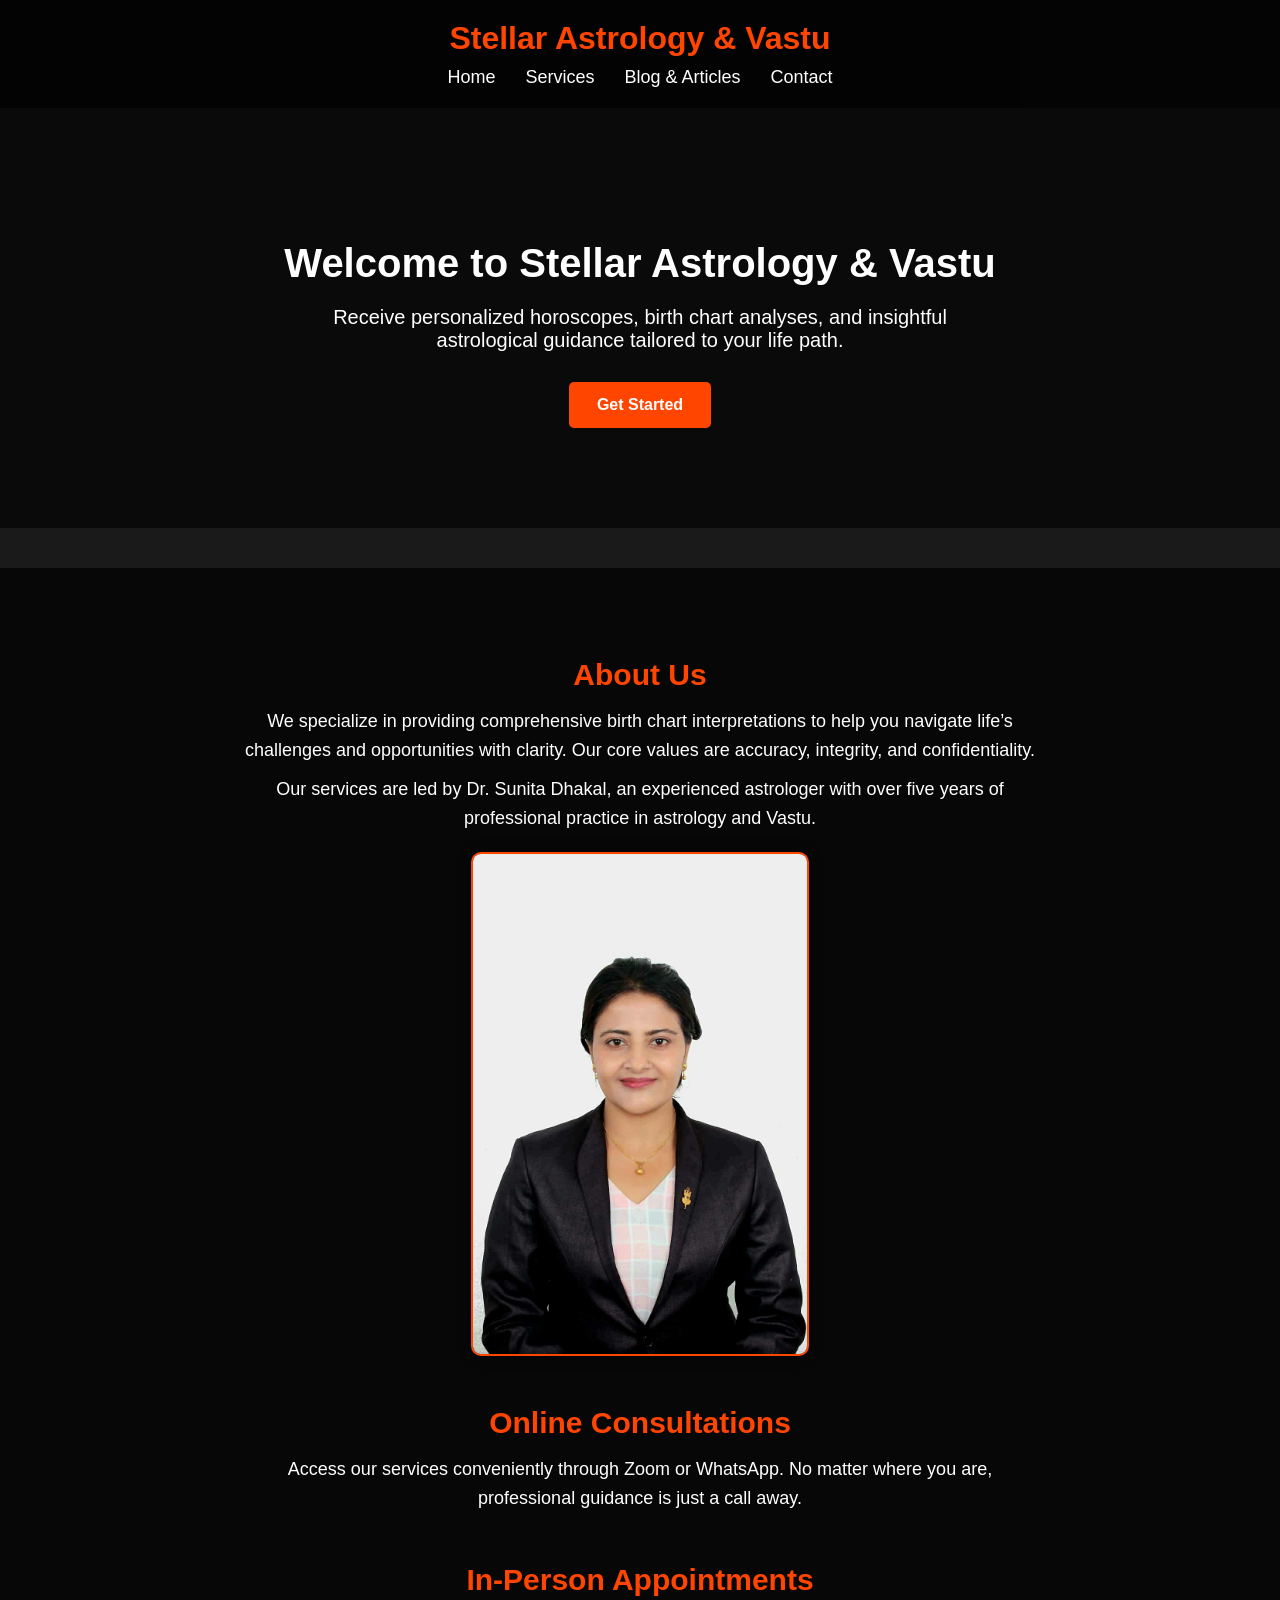
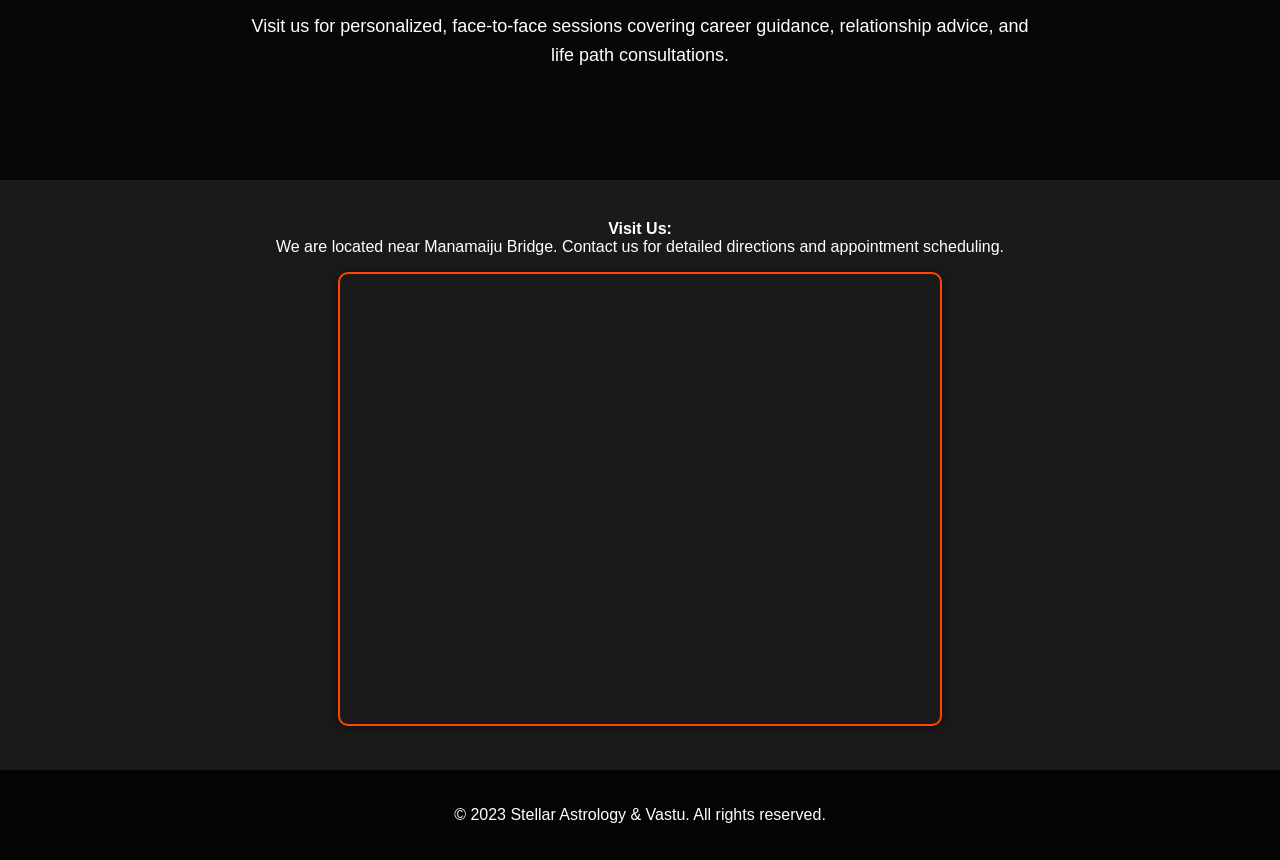
==== index.html @ 5e126400 "Add files via upload" ====
<!DOCTYPE html>
<html lang="en">
<head>
  <meta charset="UTF-8" />
  <meta name="viewport" content="width=device-width, initial-scale=1.0" />
  <title>Stellar Astrology & Vastu</title>
  <style>
    body {
      margin: 0;
      padding: 0;
      font-family: Arial, sans-serif;
      background: #1a1a1a url('a.jpg') center/cover no-repeat;
      color: #fff;
      scroll-behavior: smooth;
    }

    header {
      background-color: rgba(0, 0, 0, 0.85);
      padding: 20px;
      position: sticky;
      top: 0;
      z-index: 1000;
      text-align: center;
    }

    header h1 {
      margin: 0;
      color: #ff4500;
      font-size: 32px;
    }

    nav ul {
      list-style: none;
      margin: 10px 0 0;
      padding: 0;
      display: flex;
      justify-content: center;
      gap: 30px;
    }

    nav a {
      color: #fff;
      text-decoration: none;
      font-size: 18px;
      transition: color 0.3s;
    }

    nav a:hover {
      color: #ff4500;
    }

    .hero {
      padding: 100px 20px;
      text-align: center;
      background-color: rgba(0, 0, 0, 0.6);
      margin-bottom: 40px;
      animation: fadeIn 2s ease;
    }

    .hero h2 {
      font-size: 40px;
      margin-bottom: 20px;
    }

    .hero p {
      font-size: 20px;
      max-width: 700px;
      margin: 0 auto 30px;
    }

    .btn {
      display: inline-block;
      padding: 14px 28px;
      background-color: #ff4500;
      color: #fff;
      border-radius: 5px;
      text-decoration: none;
      font-weight: bold;
      transition: background-color 0.3s, transform 0.3s;
    }

    .btn:hover {
      background-color: #ff6347;
      transform: scale(1.05);
    }

    .features {
      padding: 60px 20px;
      background-color: rgba(0, 0, 0, 0.75);
      text-align: center;
    }

    .feature {
      margin-bottom: 50px;
      animation: fadeInUp 1s ease;
    }

    .feature h3 {
      font-size: 30px;
      color: #ff4500;
      margin-bottom: 15px;
    }

    .feature p {
      font-size: 18px;
      max-width: 800px;
      margin: 0 auto 10px;
      line-height: 1.6;
    }

    .me {
      display: block;
      margin: 20px auto 0;
      border: 2px solid #ff4500;
      border-radius: 10px;
      box-shadow: 0 0 12px rgba(0, 0, 0, 0.5);
      max-width: 400px;
      height: 500px;
    }

    .map-container {
      text-align: center;
      margin: 40px 0;
    }

    .map-container iframe {
      width: 100%;
      max-width: 600px;
      height: 450px;
      border: 2px solid #ff4500;
      border-radius: 10px;
      box-shadow: 0 0 10px rgba(0, 0, 0, 0.5);
    }

    footer {
      background-color: rgba(0, 0, 0, 0.85);
      padding: 20px;
      text-align: center;
      font-size: 16px;
    }

    @keyframes fadeIn {
      from { opacity: 0; }
      to { opacity: 1; }
    }

    @keyframes fadeInUp {
      from { opacity: 0; transform: translateY(20px); }
      to { opacity: 1; transform: translateY(0); }
    }
  </style>
</head>
<body>
  <header>
    <h1>Stellar Astrology & Vastu</h1>
    <nav>
      <ul>
        <li><a href="index.html">Home</a></li>
        <li><a href="services.html">Services</a></li>
        <li><a href="blog.html">Blog & Articles</a></li>
        <li><a href="contact.html">Contact</a></li>
      </ul>
    </nav>
  </header>

  <section class="hero" id="home">
    <div class="hero-content">
      <h2>Welcome to Stellar Astrology & Vastu</h2>
      <p>Receive personalized horoscopes, birth chart analyses, and insightful astrological guidance tailored to your life path.</p>
      <a href="contact.html" class="btn">Get Started</a>
    </div>
  </section>

  <section class="features" id="services">
    <div class="feature">
      <h3>About Us</h3>
      <p>We specialize in providing comprehensive birth chart interpretations to help you navigate life’s challenges and opportunities with clarity. Our core values are accuracy, integrity, and confidentiality.</p>
      <p>Our services are led by Dr. Sunita Dhakal, an experienced astrologer with over five years of professional practice in astrology and Vastu.</p>
      <img src="profile.jpeg" alt="Dr. Sunita Dhakal" class="me">
    </div>

    <div class="feature">
      <h3>Online Consultations</h3>
      <p>Access our services conveniently through Zoom or WhatsApp. No matter where you are, professional guidance is just a call away.</p>
    </div>

    <div class="feature">
      <h3>In-Person Appointments</h3>
      <p>Visit us for personalized, face-to-face sessions covering career guidance, relationship advice, and life path consultations.</p>
    </div>
  </section>

  <div class="map-container">
    <p><strong>Visit Us:</strong><br>We are located near Manamaiju Bridge. Contact us for detailed directions and appointment scheduling.</p>
    <iframe src="https://www.google.com/maps/embed?pb=!1m14!1m8!1m3!1d14124.757145930638!2d85.3142133!3d27.7423071!3m2!1i1024!2i768!4f13.1!3m3!1m2!1s0x39eb19283b9e5f5d%3A0x82492dd87c3ffcc6!2sManamaiju%20Bridge%2C%2044600!5e0!3m2!1sen!2snp!4v1686553485253!5m2!1sen!2snp" loading="lazy"></iframe>
  </div>

  <footer>
    <p>&copy; 2023 Stellar Astrology & Vastu. All rights reserved.</p>
  </footer>
</body>
</html>
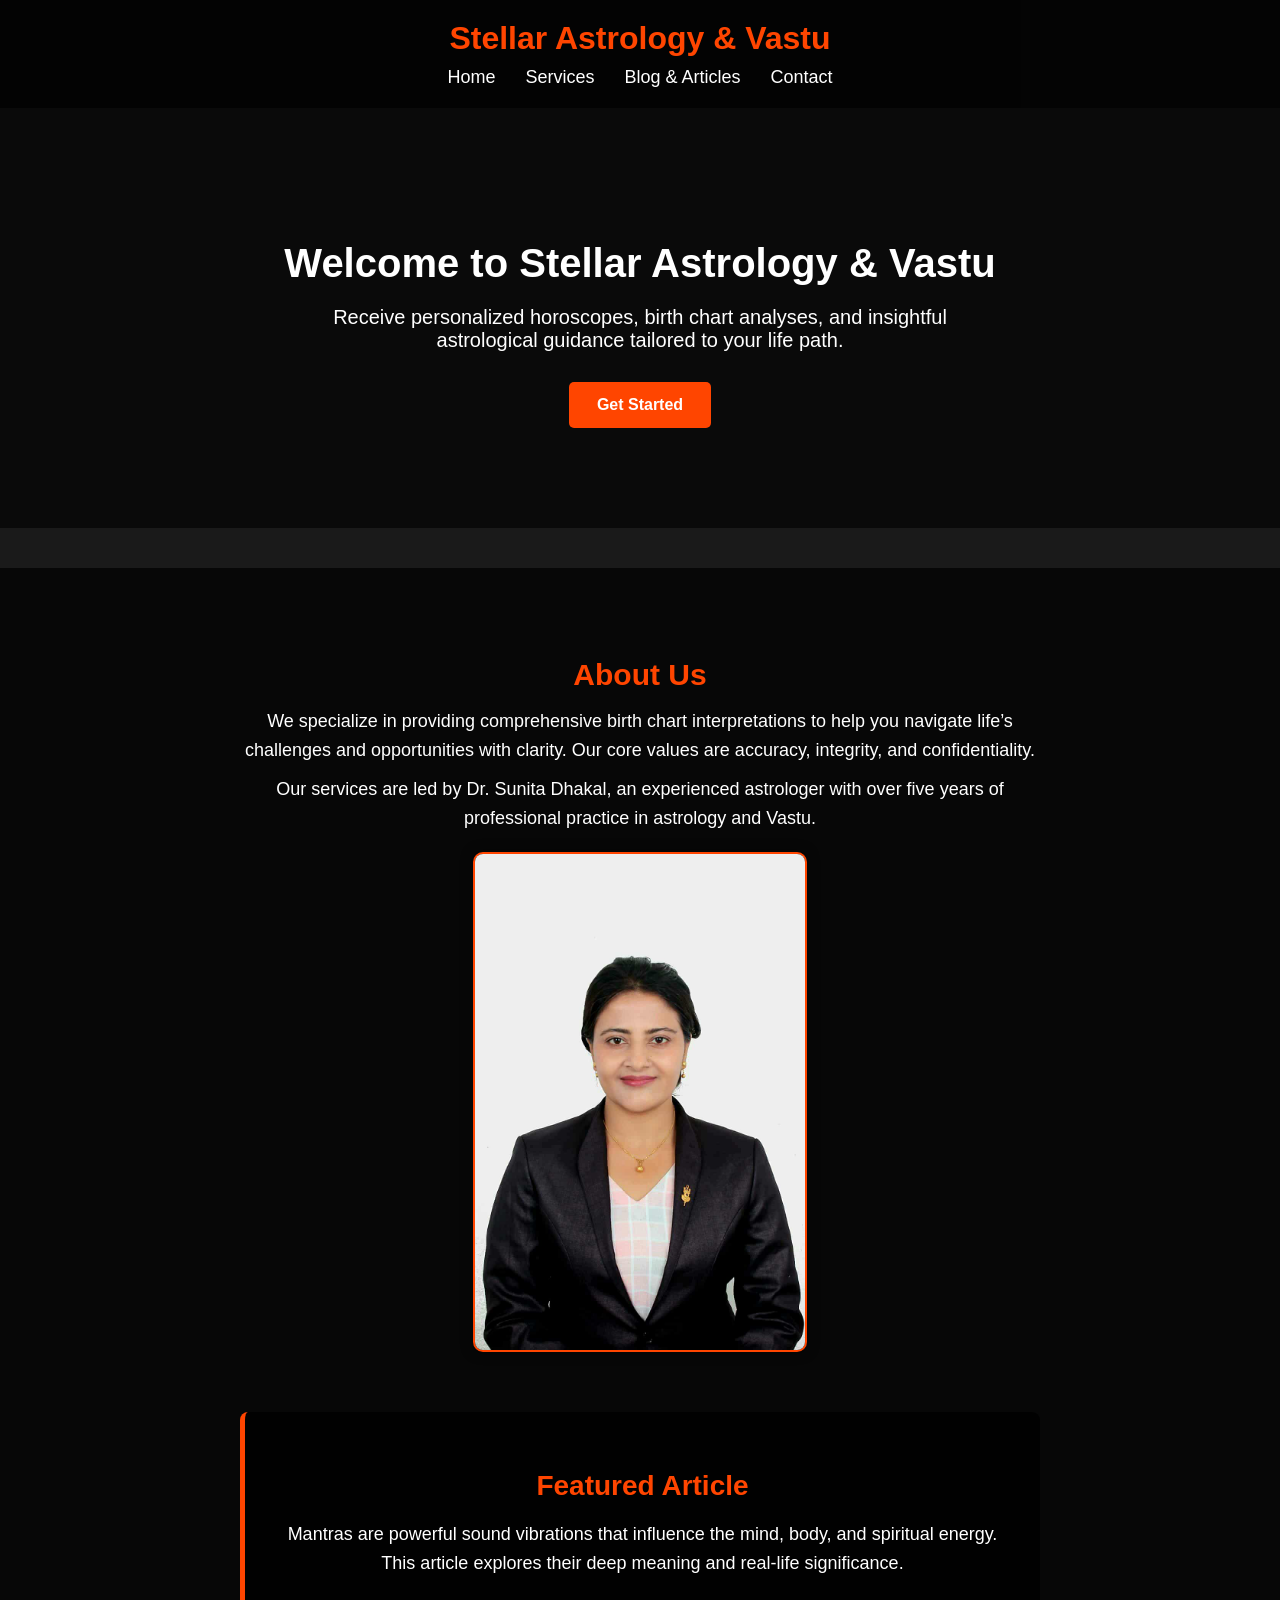
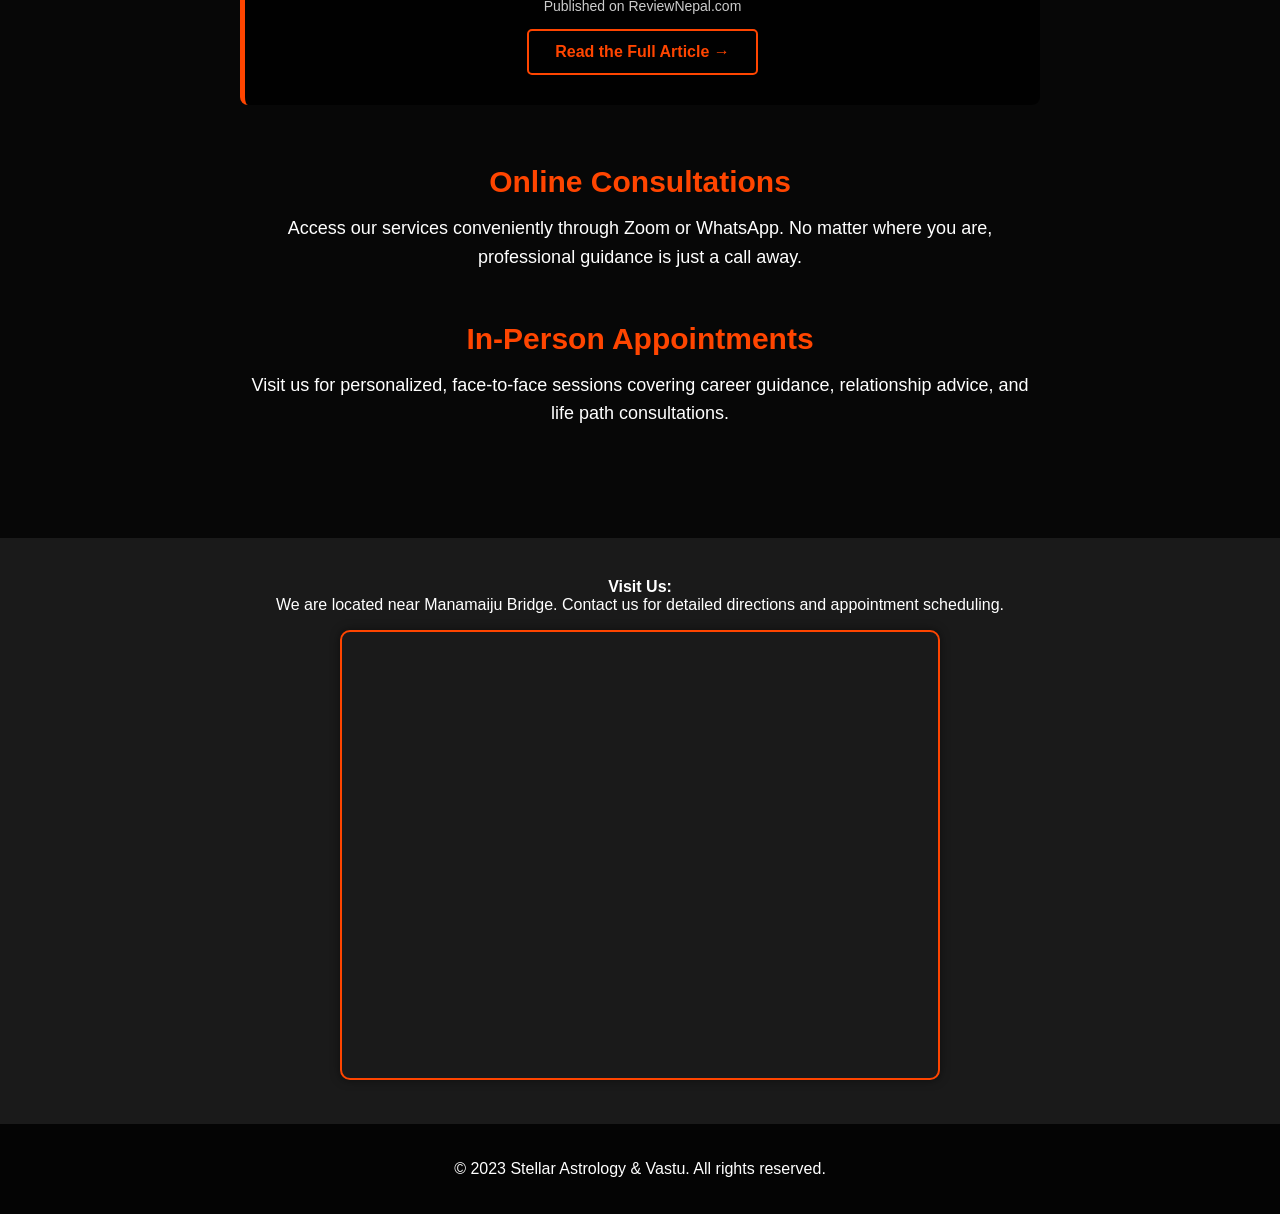
==== commit 4b42c46d: "Update index.html" ====
--- a/index.html
+++ b/index.html
@@ -5,6 +5,10 @@
   <meta name="viewport" content="width=device-width, initial-scale=1.0" />
   <title>Stellar Astrology & Vastu</title>
   <style>
+    * {
+      box-sizing: border-box;
+    }
+
     body {
       margin: 0;
       padding: 0;
@@ -20,13 +24,25 @@
       position: sticky;
       top: 0;
       z-index: 1000;
-      text-align: center;
     }
 
     header h1 {
       margin: 0;
       color: #ff4500;
       font-size: 32px;
+      text-align: center;
+    }
+
+    .menu-toggle {
+      display: none;
+      background: none;
+      border: none;
+      cursor: pointer;
+      color: #fff;
+      font-size: 26px;
+      position: absolute;
+      top: 25px;
+      right: 20px;
     }
 
     nav ul {
@@ -36,6 +52,7 @@
       display: flex;
       justify-content: center;
       gap: 30px;
+      transition: all 0.3s ease;
     }
 
     nav a {
@@ -47,6 +64,29 @@
 
     nav a:hover {
       color: #ff4500;
+    }
+
+    @media (max-width: 768px) {
+      .menu-toggle {
+        display: block;
+      }
+
+      nav ul {
+        flex-direction: column;
+        background-color: rgba(0, 0, 0, 0.95);
+        position: absolute;
+        top: 80px;
+        right: 0;
+        width: 100%;
+        display: none;
+        text-align: center;
+        gap: 20px;
+        padding: 20px 0;
+      }
+
+      nav ul.active {
+        display: flex;
+      }
     }
 
     .hero {
@@ -148,13 +188,63 @@
       from { opacity: 0; transform: translateY(20px); }
       to { opacity: 1; transform: translateY(0); }
     }
+    .featured-article {
+  margin: 60px auto;
+  max-width: 800px;
+  background: rgba(0, 0, 0, 0.8);
+  border-left: 5px solid #ff4500;
+  padding: 30px;
+  border-radius: 8px;
+  text-align: center;
+  animation: fadeInUp 1.2s ease;
+}
+
+.featured-article h3 {
+  color: #ff4500;
+  font-size: 28px;
+  margin-bottom: 15px;
+}
+
+.featured-article p {
+  font-size: 18px;
+  line-height: 1.6;
+  margin-bottom: 20px;
+}
+
+.featured-article span {
+  display: block;
+  font-size: 14px;
+  color: #ccc;
+  margin-bottom: 15px;
+}
+
+.featured-article a {
+  display: inline-block;
+  padding: 12px 26px;
+  background: transparent;
+  color: #ff4500;
+  border: 2px solid #ff4500;
+  border-radius: 5px;
+  text-decoration: none;
+  font-weight: bold;
+  transition: all 0.3s ease;
+}
+
+.featured-article a:hover {
+  background: #ff4500;
+  color: #fff;
+  transform: scale(1.05);
+}
+
   </style>
 </head>
 <body>
+
   <header>
     <h1>Stellar Astrology & Vastu</h1>
+    <button class="menu-toggle" onclick="toggleMenu()">☰</button>
     <nav>
-      <ul>
+      <ul id="nav-list">
         <li><a href="index.html">Home</a></li>
         <li><a href="services.html">Services</a></li>
         <li><a href="blog.html">Blog & Articles</a></li>
@@ -163,6 +253,8 @@
     </nav>
   </header>
 
+
+
   <section class="hero" id="home">
     <div class="hero-content">
       <h2>Welcome to Stellar Astrology & Vastu</h2>
@@ -179,6 +271,19 @@
       <img src="profile.jpeg" alt="Dr. Sunita Dhakal" class="me">
     </div>
 
+      <section class="featured-article">
+  <h3>Featured Article</h3>
+  <p>
+    Mantras are powerful sound vibrations that influence the mind, body, and spiritual energy.
+    This article explores their deep meaning and real-life significance.
+  </p>
+  <span>Published on ReviewNepal.com</span>
+  <a href="https://reviewnepal.com/articles/what-is-mantra-what-are-the-significant-importance-of-mantras.html" 
+     target="_blank" rel="noopener noreferrer">
+    Read the Full Article →
+  </a>
+</section>
+
     <div class="feature">
       <h3>Online Consultations</h3>
       <p>Access our services conveniently through Zoom or WhatsApp. No matter where you are, professional guidance is just a call away.</p>
@@ -198,5 +303,12 @@
   <footer>
     <p>&copy; 2023 Stellar Astrology & Vastu. All rights reserved.</p>
   </footer>
+
+  <script>
+    function toggleMenu() {
+      const menu = document.getElementById("nav-list");
+      menu.classList.toggle("active");
+    }
+  </script>
 </body>
 </html>
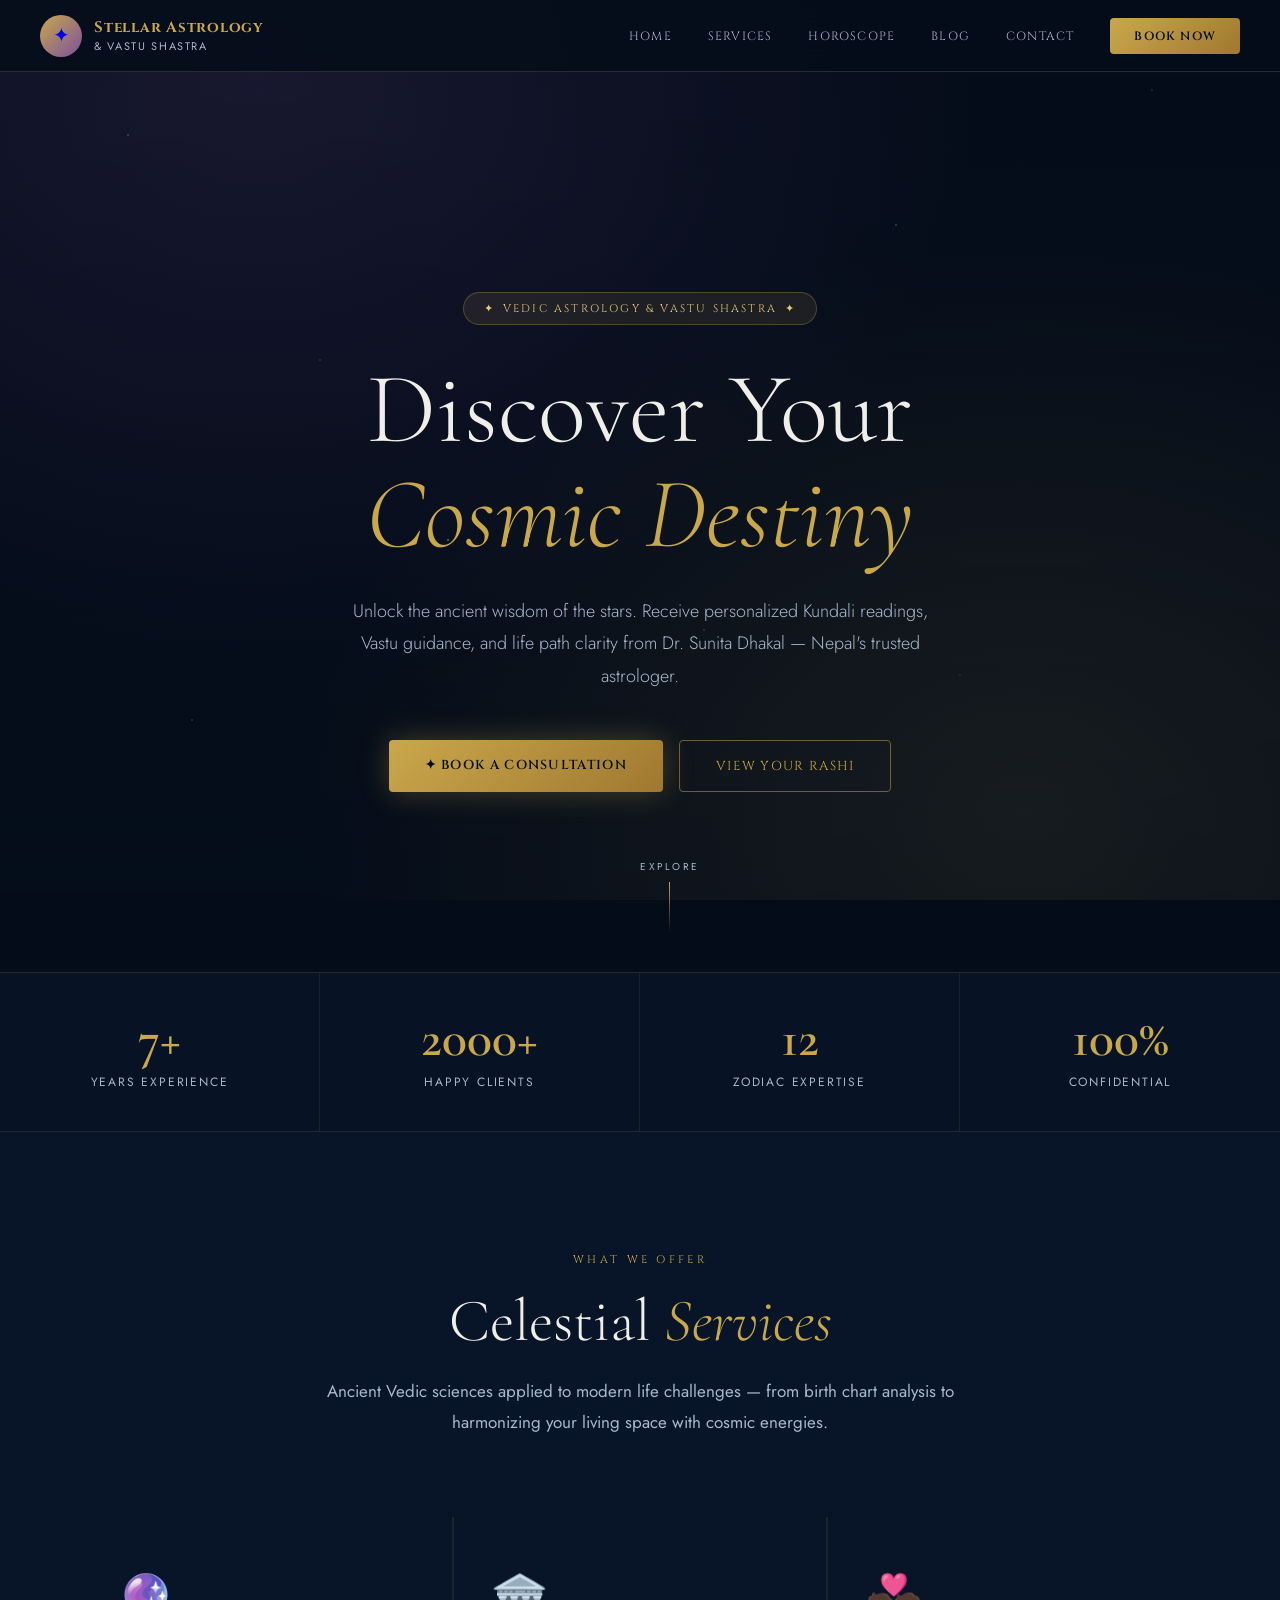
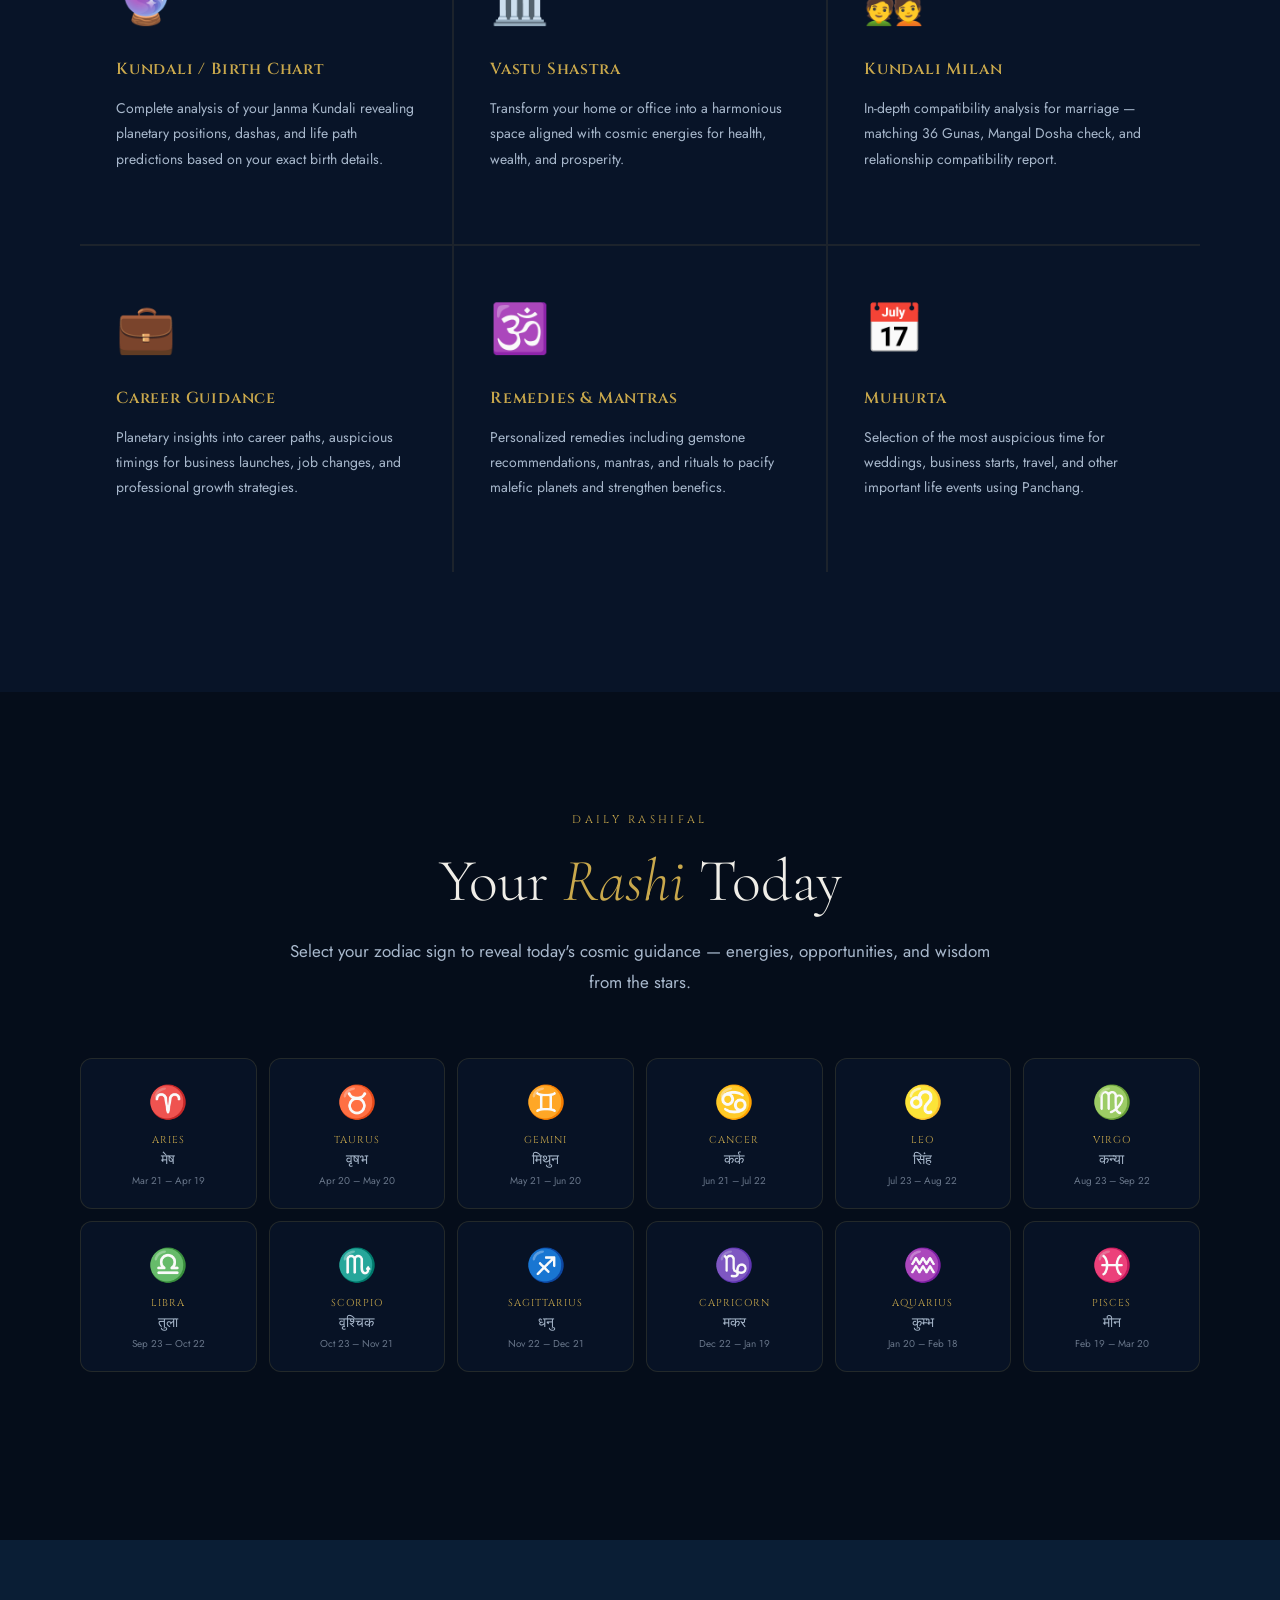
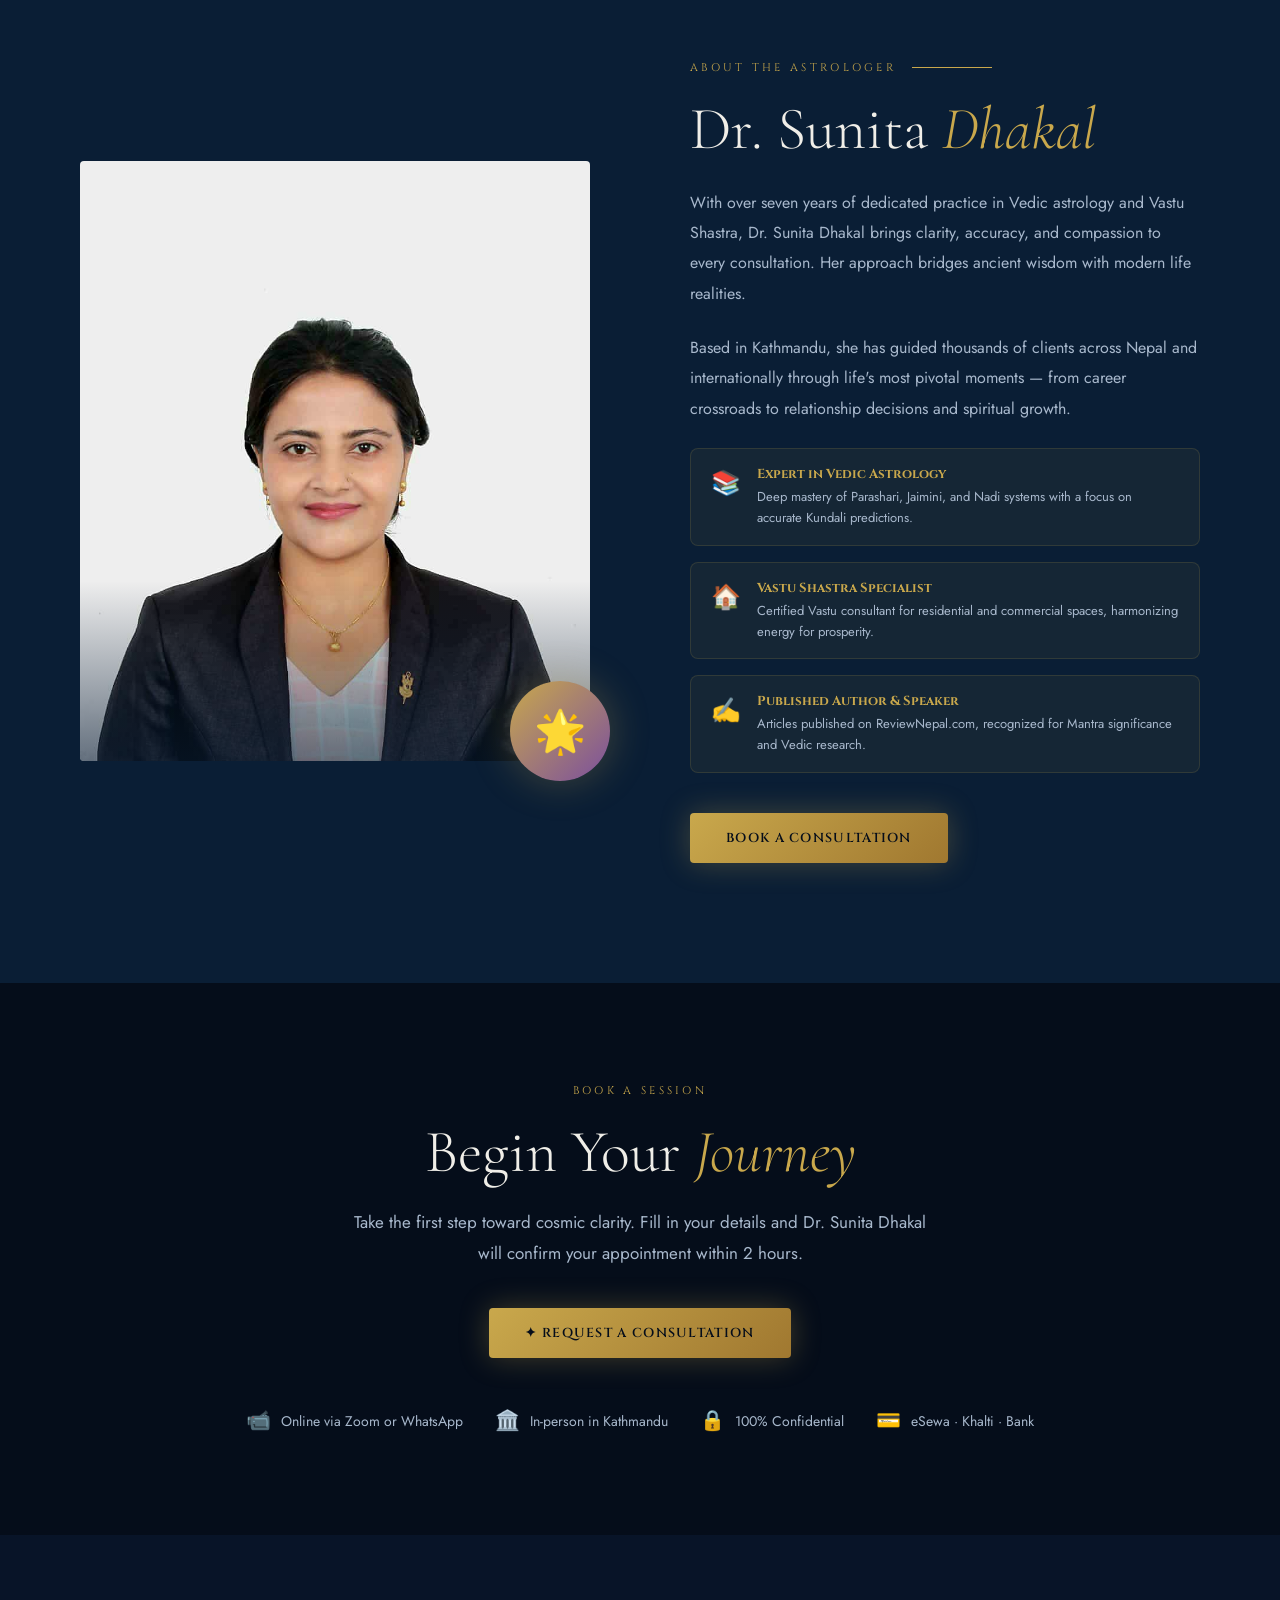
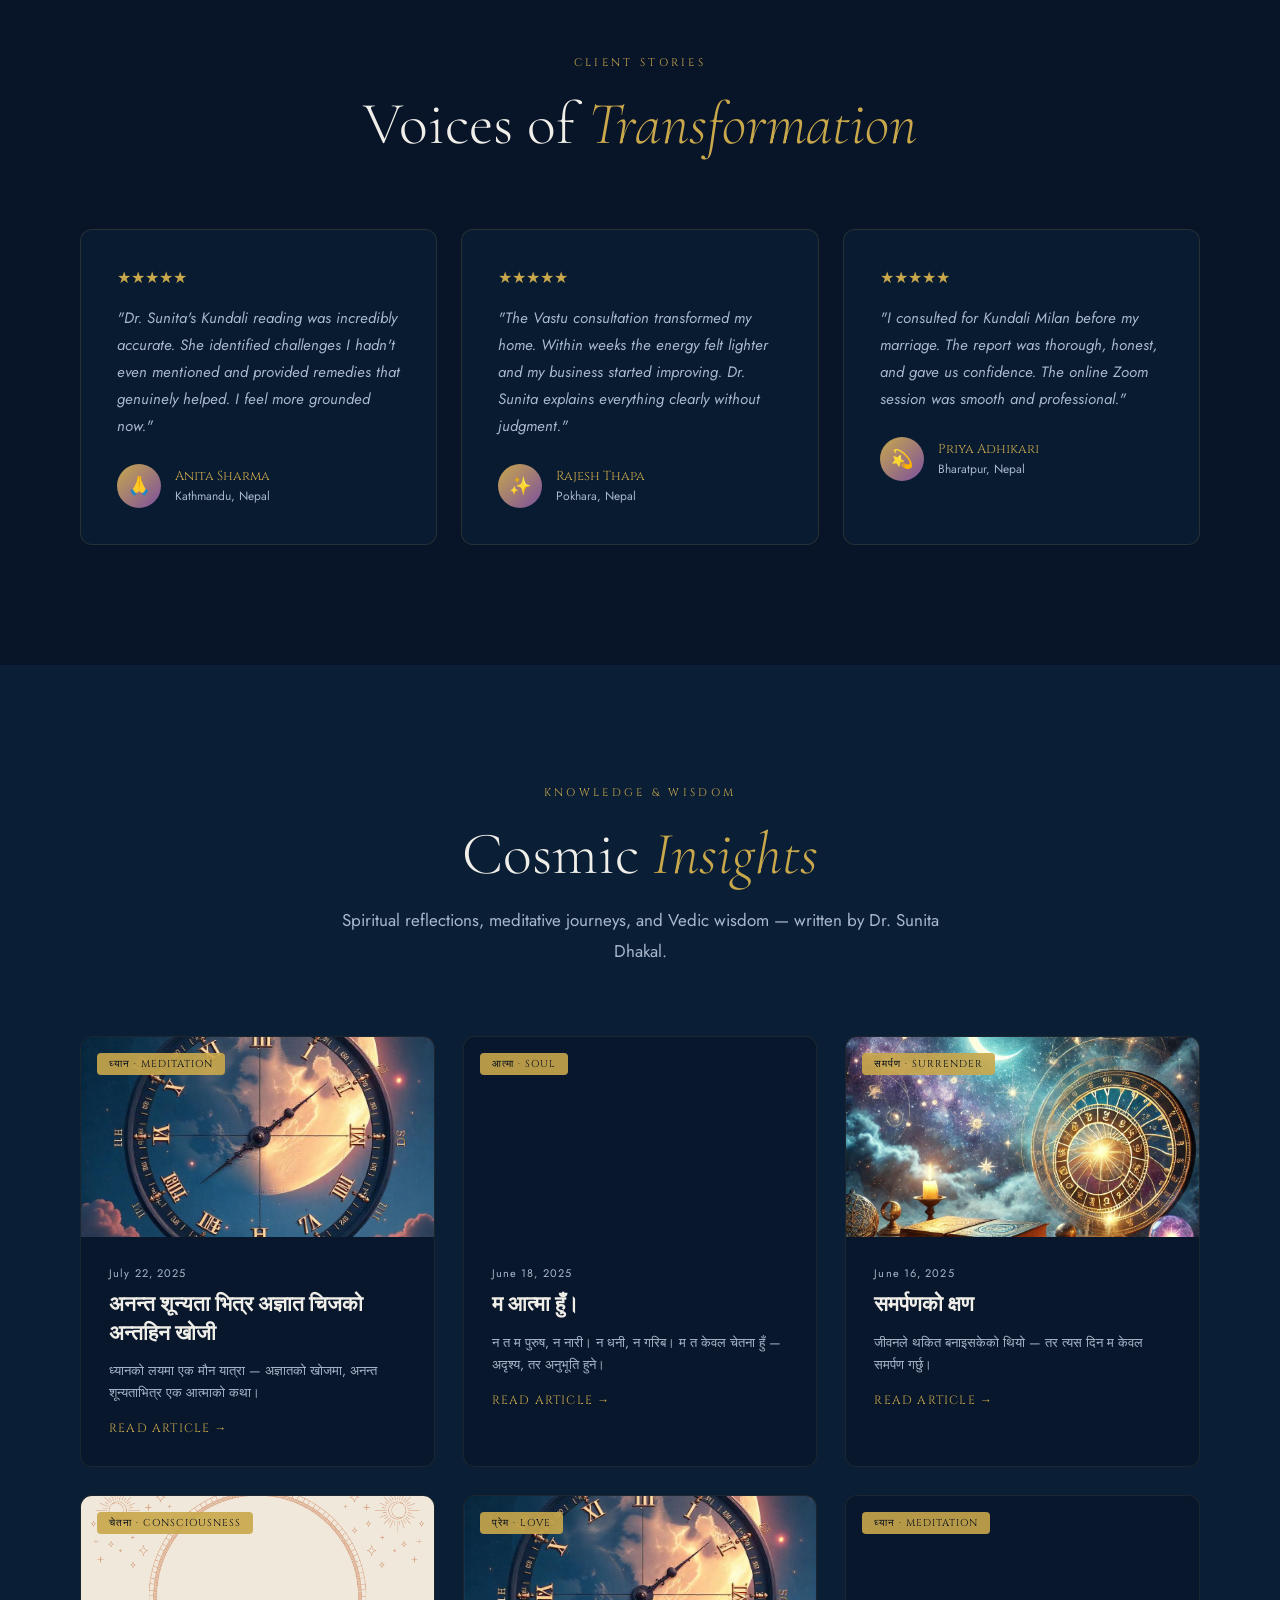
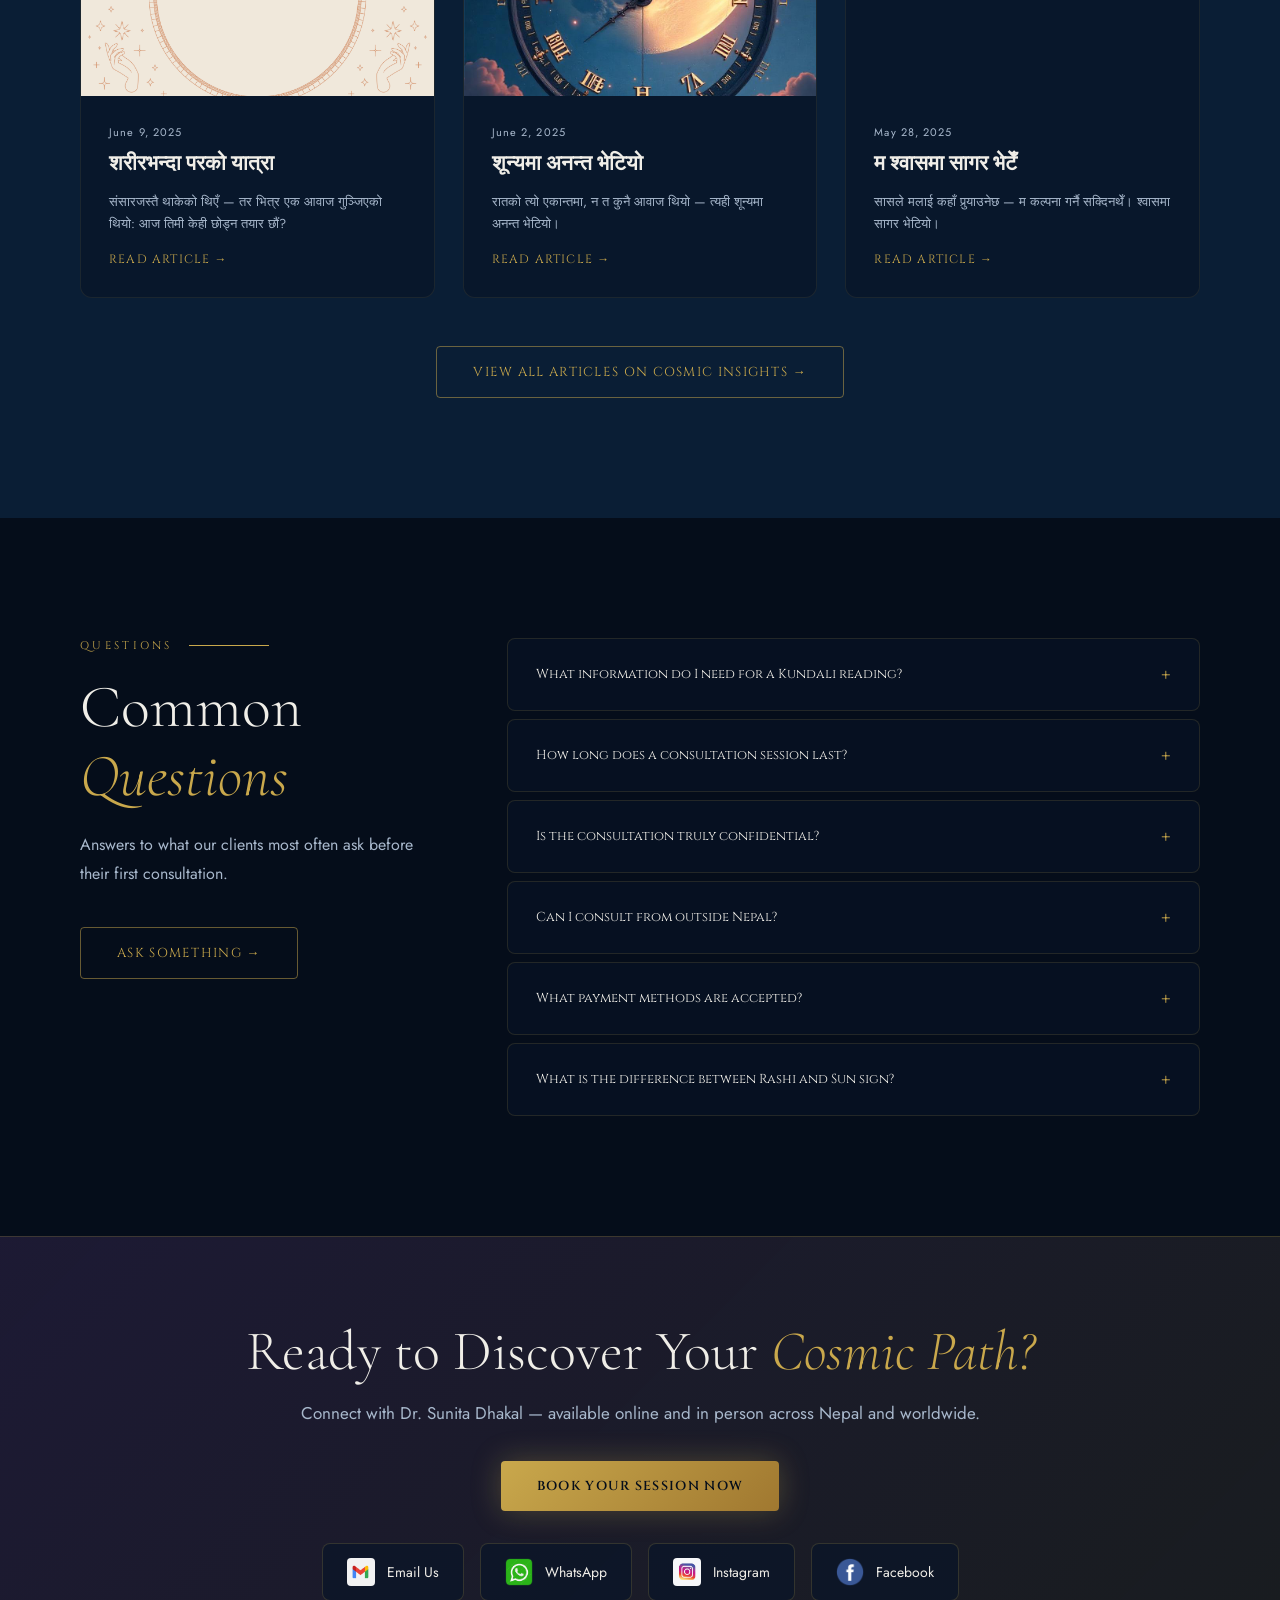
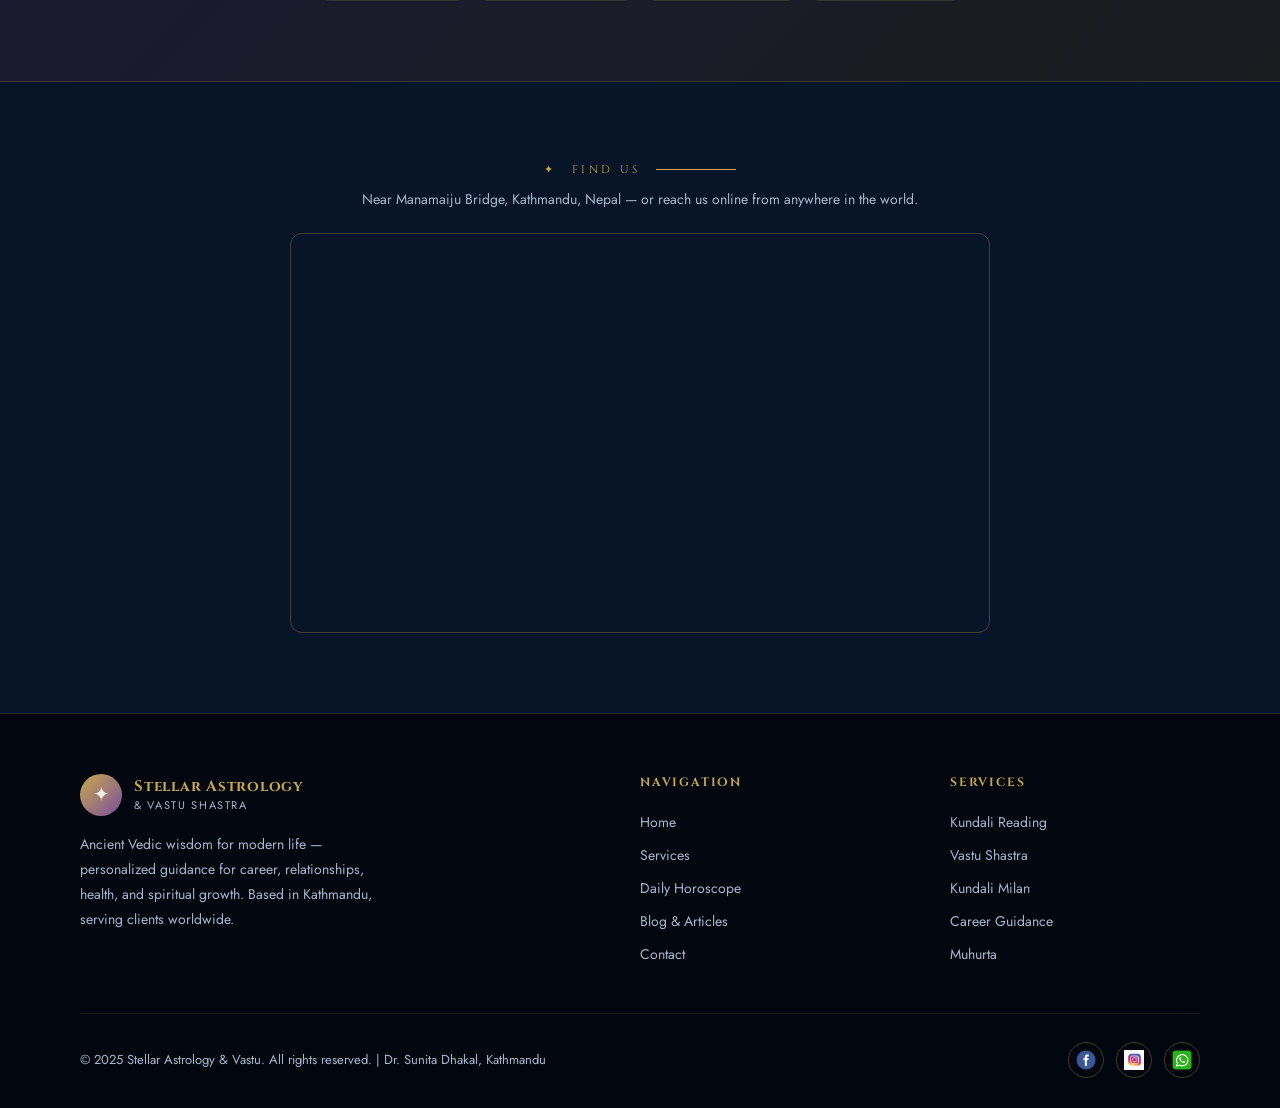
==== commit d6fc17bc: "Update index.html" ====
--- a/index.html
+++ b/index.html
@@ -3,312 +3,700 @@
 <head>
   <meta charset="UTF-8" />
   <meta name="viewport" content="width=device-width, initial-scale=1.0" />
-  <title>Stellar Astrology & Vastu</title>
+  <title>Stellar Astrology & Vastu | Dr. Sunita Dhakal</title>
+  <meta name="description" content="Premium Vedic Astrology & Vastu Shastra consultations with Dr. Sunita Dhakal. Birth chart analysis, kundali, daily horoscope, and personalized guidance." />
+  <link rel="preconnect" href="https://fonts.googleapis.com" />
+  <link rel="preconnect" href="https://fonts.gstatic.com" crossorigin />
+  <link href="https://fonts.googleapis.com/css2?family=Cormorant+Garamond:ital,wght@0,300;0,400;0,600;0,700;1,300;1,400&family=Cinzel:wght@400;600;700&family=Jost:wght@300;400;500&display=swap" rel="stylesheet" />
   <style>
-    * {
-      box-sizing: border-box;
+    :root {
+      --navy:#050d1a; --deep:#081428; --midnight:#0a1e35;
+      --gold:#c9a84c; --gold-light:#e8c97e; --silver:#a8b8cc;
+      --white:#f0eee8; --accent:#7b4f9e;
     }
-
-    body {
-      margin: 0;
-      padding: 0;
-      font-family: Arial, sans-serif;
-      background: #1a1a1a url('a.jpg') center/cover no-repeat;
-      color: #fff;
-      scroll-behavior: smooth;
+    *,*::before,*::after{box-sizing:border-box;margin:0;padding:0}
+    html{scroll-behavior:smooth}
+    body{font-family:'Jost',sans-serif;background:var(--navy);color:var(--white);overflow-x:hidden}
+
+    /* STARS */
+    .stars-bg{position:fixed;inset:0;pointer-events:none;z-index:0;
+      background:radial-gradient(ellipse at 20% 10%,rgba(123,79,158,.18) 0%,transparent 50%),
+      radial-gradient(ellipse at 80% 90%,rgba(201,168,76,.12) 0%,transparent 50%),var(--navy)}
+    .stars-bg::before{content:'';position:absolute;inset:0;
+      background-image:
+        radial-gradient(1px 1px at 10% 15%,rgba(255,255,255,.6) 0%,transparent 100%),
+        radial-gradient(1.5px 1.5px at 40% 5%,rgba(255,255,255,.7) 0%,transparent 100%),
+        radial-gradient(1px 1px at 70% 25%,rgba(255,255,255,.6) 0%,transparent 100%),
+        radial-gradient(1px 1px at 90% 10%,rgba(201,168,76,.5) 0%,transparent 100%),
+        radial-gradient(1px 1px at 55% 70%,rgba(255,255,255,.5) 0%,transparent 100%),
+        radial-gradient(1.5px 1.5px at 35% 60%,rgba(255,255,255,.6) 0%,transparent 100%),
+        radial-gradient(1px 1px at 25% 40%,rgba(255,255,255,.4) 0%,transparent 100%),
+        radial-gradient(1px 1px at 75% 75%,rgba(201,168,76,.4) 0%,transparent 100%),
+        radial-gradient(1px 1px at 15% 80%,rgba(255,255,255,.5) 0%,transparent 100%);
+      animation:twinkle 8s ease-in-out infinite alternate}
+    @keyframes twinkle{0%{opacity:.7}100%{opacity:1}}
+
+    /* HEADER */
+    header{position:sticky;top:0;width:100%;z-index:1000;
+      background:rgba(5,13,26,.88);backdrop-filter:blur(20px);
+      border-bottom:1px solid rgba(201,168,76,.2);
+      padding:0 40px;display:flex;align-items:center;justify-content:space-between;height:72px;transition:all .3s}
+    header.scrolled{background:rgba(5,13,26,.98);height:60px}
+    .logo{display:flex;align-items:center;gap:12px;text-decoration:none}
+    .logo-icon{width:42px;height:42px;background:linear-gradient(135deg,var(--gold),var(--accent));
+      border-radius:50%;display:flex;align-items:center;justify-content:center;font-size:20px}
+    .logo-text{font-family:'Cinzel',serif;font-size:15px;font-weight:700;color:var(--gold);display:block;letter-spacing:.05em}
+    .logo-sub{font-size:11px;color:var(--silver);letter-spacing:.15em;text-transform:uppercase;display:block}
+    nav{display:flex;align-items:center;gap:36px}
+    nav a{font-family:'Cinzel',serif;font-size:12px;color:var(--silver);text-decoration:none;
+      letter-spacing:.1em;text-transform:uppercase;transition:color .3s;position:relative}
+    nav a::after{content:'';position:absolute;bottom:-4px;left:0;right:0;height:1px;
+      background:var(--gold);transform:scaleX(0);transition:transform .3s}
+    nav a:hover{color:var(--gold)}
+    nav a:hover::after{transform:scaleX(1)}
+    .nav-cta{background:linear-gradient(135deg,var(--gold),#a07830)!important;
+      color:var(--navy)!important;padding:10px 24px!important;border-radius:4px;font-weight:600!important}
+    .nav-cta:hover{transform:translateY(-1px);box-shadow:0 4px 20px rgba(201,168,76,.4)}
+    .nav-cta::after{display:none!important}
+    .menu-btn{display:none;background:none;border:none;color:var(--gold);font-size:24px;cursor:pointer}
+
+    /* HERO */
+    .hero{min-height:100vh;display:flex;align-items:center;justify-content:center;
+      position:relative;z-index:1;padding:120px 40px 80px;overflow:hidden}
+    .hero-bg{position:absolute;inset:0;background-image:url('a.jpg');
+      background-size:cover;background-position:center;opacity:.25}
+    .hero-bg::after{content:'';position:absolute;inset:0;
+      background:linear-gradient(180deg,rgba(5,13,26,.3) 0%,rgba(5,13,26,.7) 60%,var(--navy) 100%)}
+    .hero-content{position:relative;z-index:2;text-align:center;max-width:900px}
+    .hero-badge{display:inline-flex;align-items:center;gap:8px;
+      background:rgba(201,168,76,.1);border:1px solid rgba(201,168,76,.3);
+      padding:8px 20px;border-radius:50px;font-family:'Cinzel',serif;
+      font-size:11px;letter-spacing:.2em;color:var(--gold-light);text-transform:uppercase;
+      margin-bottom:32px;animation:fadeUp 1s ease .2s both}
+    .hero h1{font-family:'Cormorant Garamond',serif;font-size:clamp(52px,8vw,100px);
+      font-weight:300;line-height:1.05;margin-bottom:28px;animation:fadeUp 1s ease .4s both}
+    .hero h1 em{font-style:italic;color:var(--gold);display:block}
+    .hero-desc{font-size:18px;font-weight:300;color:var(--silver);line-height:1.8;
+      max-width:600px;margin:0 auto 48px;animation:fadeUp 1s ease .6s both}
+    .hero-actions{display:flex;gap:16px;justify-content:center;flex-wrap:wrap;animation:fadeUp 1s ease .8s both}
+    .btn-primary{background:linear-gradient(135deg,var(--gold),#a07830);color:var(--navy);
+      padding:16px 36px;border-radius:4px;font-family:'Cinzel',serif;font-size:13px;
+      font-weight:600;letter-spacing:.1em;text-transform:uppercase;text-decoration:none;
+      transition:all .3s;box-shadow:0 0 30px rgba(201,168,76,.3);display:inline-block}
+    .btn-primary:hover{transform:translateY(-2px);box-shadow:0 8px 40px rgba(201,168,76,.5)}
+    .btn-outline{border:1px solid rgba(201,168,76,.5);color:var(--gold);padding:16px 36px;
+      border-radius:4px;font-family:'Cinzel',serif;font-size:13px;letter-spacing:.1em;
+      text-transform:uppercase;text-decoration:none;transition:all .3s;display:inline-block}
+    .btn-outline:hover{background:rgba(201,168,76,.1);border-color:var(--gold)}
+    .hero-scroll{position:absolute;bottom:40px;left:50%;transform:translateX(-50%);
+      display:flex;flex-direction:column;align-items:center;gap:8px;animation:fadeUp 1s ease 1.2s both}
+    .hero-scroll span{font-size:10px;letter-spacing:.25em;color:var(--silver);text-transform:uppercase}
+    .scroll-line{width:1px;height:50px;background:linear-gradient(to bottom,var(--gold),transparent);
+      animation:scrollPulse 2s ease infinite}
+    @keyframes scrollPulse{0%,100%{opacity:.3}50%{opacity:1}}
+
+    /* STATS */
+    .stats{position:relative;z-index:1;display:grid;grid-template-columns:repeat(4,1fr);
+      border-top:1px solid rgba(201,168,76,.15);border-bottom:1px solid rgba(201,168,76,.15);
+      background:rgba(8,20,40,.8)}
+    .stat{padding:40px 20px;text-align:center;border-right:1px solid rgba(201,168,76,.1);transition:background .3s}
+    .stat:last-child{border-right:none}
+    .stat:hover{background:rgba(201,168,76,.05)}
+    .stat-num{font-family:'Cormorant Garamond',serif;font-size:52px;font-weight:600;color:var(--gold);line-height:1;display:block}
+    .stat-label{font-size:12px;letter-spacing:.15em;color:var(--silver);text-transform:uppercase;margin-top:8px;display:block}
+
+    /* SECTION */
+    section{position:relative;z-index:1}
+    .section-label{font-family:'Cinzel',serif;font-size:11px;letter-spacing:.3em;color:var(--gold);
+      text-transform:uppercase;display:flex;align-items:center;gap:16px;margin-bottom:20px}
+    .section-label::after{content:'';flex:1;max-width:80px;height:1px;background:var(--gold)}
+    .section-title{font-family:'Cormorant Garamond',serif;font-size:clamp(36px,5vw,60px);font-weight:300;line-height:1.15}
+    .section-title em{color:var(--gold);font-style:italic}
+    .container{max-width:1200px;margin:0 auto;padding:0 40px}
+
+    /* SERVICES */
+    .services{padding:120px 0;background:var(--deep)}
+    .services-intro{text-align:center;max-width:700px;margin:0 auto 80px}
+    .services-intro .section-label{justify-content:center}
+    .services-intro .section-label::after{display:none}
+    .services-intro p{font-size:17px;color:var(--silver);line-height:1.8;margin-top:20px}
+    .services-grid{display:grid;grid-template-columns:repeat(3,1fr);gap:2px;background:rgba(201,168,76,.1)}
+    .service-card{background:var(--deep);padding:48px 36px;transition:all .4s;cursor:default;position:relative;overflow:hidden}
+    .service-card::before{content:'';position:absolute;inset:0;
+      background:linear-gradient(135deg,rgba(201,168,76,.08) 0%,transparent 60%);opacity:0;transition:opacity .4s}
+    .service-card:hover::before{opacity:1}
+    .service-card:hover{transform:translateY(-4px)}
+    .service-icon{font-size:48px;display:block;margin-bottom:24px}
+    .service-card h3{font-family:'Cinzel',serif;font-size:16px;font-weight:600;color:var(--gold);letter-spacing:.05em;margin-bottom:16px}
+    .service-card p{font-size:14px;color:var(--silver);line-height:1.8}
+    .service-price{margin-top:24px;font-family:'Cormorant Garamond',serif;font-size:24px;color:var(--gold-light);font-weight:600}
+
+    /* HOROSCOPE */
+    .horoscope{padding:120px 0;background:var(--navy)}
+    .horoscope-intro{text-align:center;max-width:700px;margin:0 auto 60px}
+    .horoscope-intro .section-label{justify-content:center}
+    .horoscope-intro .section-label::after{display:none}
+    .horoscope-intro p{font-size:17px;color:var(--silver);line-height:1.8;margin-top:20px}
+    .zodiac-grid{display:grid;grid-template-columns:repeat(6,1fr);gap:12px;margin-bottom:48px}
+    .zodiac-card{background:rgba(8,20,40,.8);border:1px solid rgba(201,168,76,.15);
+      border-radius:12px;padding:20px 12px;text-align:center;cursor:pointer;transition:all .3s;position:relative;overflow:hidden}
+    .zodiac-card::after{content:'';position:absolute;bottom:0;left:0;right:0;height:2px;
+      background:linear-gradient(90deg,var(--gold),var(--accent));transform:scaleX(0);transition:transform .3s}
+    .zodiac-card:hover,.zodiac-card.active{border-color:var(--gold);background:rgba(201,168,76,.08);transform:translateY(-3px)}
+    .zodiac-card:hover::after,.zodiac-card.active::after{transform:scaleX(1)}
+    .zodiac-symbol{font-size:32px;display:block;margin-bottom:8px}
+    .zodiac-english{font-family:'Cinzel',serif;font-size:10px;letter-spacing:.1em;color:var(--gold);text-transform:uppercase;display:block;margin-bottom:2px}
+    .zodiac-hindi{font-size:14px;color:var(--silver);display:block}
+    .zodiac-dates{font-size:10px;color:rgba(168,184,204,.6);display:block;margin-top:4px}
+    .horoscope-panel{background:rgba(8,20,40,.9);border:1px solid rgba(201,168,76,.2);
+      border-radius:16px;padding:48px;display:none}
+    .horoscope-panel.active{display:block;animation:fadeUp .5s ease}
+    .panel-header{display:flex;align-items:center;gap:24px;margin-bottom:32px;
+      padding-bottom:24px;border-bottom:1px solid rgba(201,168,76,.15)}
+    .panel-symbol{font-size:64px}
+    .panel-title h2{font-family:'Cormorant Garamond',serif;font-size:36px;font-weight:600;color:var(--gold)}
+    .panel-title p{font-size:14px;color:var(--silver);margin-top:4px}
+    .panel-grid{display:grid;grid-template-columns:1fr 1fr;gap:24px;margin-top:28px}
+    .panel-item h4{font-family:'Cinzel',serif;font-size:11px;letter-spacing:.15em;color:var(--gold);text-transform:uppercase;margin-bottom:10px}
+    .panel-item p{font-size:14px;color:var(--silver);line-height:1.7}
+    .panel-traits{display:flex;flex-wrap:wrap;gap:8px}
+    .trait-tag{background:rgba(201,168,76,.1);border:1px solid rgba(201,168,76,.25);
+      color:var(--gold-light);font-size:12px;padding:4px 14px;border-radius:50px}
+    .daily-reading{background:linear-gradient(135deg,rgba(123,79,158,.15),rgba(201,168,76,.1));
+      border:1px solid rgba(201,168,76,.2);border-radius:12px;padding:28px;margin-top:28px}
+    .daily-reading h4{font-family:'Cinzel',serif;font-size:12px;letter-spacing:.2em;color:var(--gold);margin-bottom:12px;text-transform:uppercase}
+    .daily-reading p{font-size:15px;color:var(--white);line-height:1.8;font-style:italic}
+
+    /* ABOUT */
+    .about{padding:120px 0;background:var(--midnight)}
+    .about-grid{display:grid;grid-template-columns:1fr 1fr;gap:100px;align-items:center}
+    .about-image{position:relative}
+    .about-img-wrap{position:relative;border-radius:4px;overflow:hidden}
+    .about-img-wrap img{width:100%;height:600px;object-fit:cover;object-position:top;display:block}
+    .about-img-wrap::after{content:'';position:absolute;bottom:0;left:0;right:0;height:30%;
+      background:linear-gradient(to top,rgba(10,30,53,.6),transparent)}
+    .about-accent{position:absolute;bottom:-20px;right:-20px;width:100px;height:100px;
+      background:linear-gradient(135deg,var(--gold),var(--accent));border-radius:50%;
+      display:flex;align-items:center;justify-content:center;font-size:42px;z-index:2;
+      box-shadow:0 0 40px rgba(201,168,76,.3)}
+    .about-content h2{margin-bottom:24px}
+    .about-content>p{font-size:16px;color:var(--silver);line-height:1.9;margin-bottom:24px}
+    .about-quals{display:flex;flex-direction:column;gap:16px;margin-bottom:40px}
+    .qual-item{display:flex;align-items:flex-start;gap:16px;padding:16px 20px;
+      background:rgba(201,168,76,.06);border:1px solid rgba(201,168,76,.15);border-radius:8px}
+    .qual-icon{font-size:24px;flex-shrink:0}
+    .qual-text h4{font-family:'Cinzel',serif;font-size:13px;color:var(--gold);margin-bottom:4px}
+    .qual-text p{font-size:13px;color:var(--silver);line-height:1.6}
+
+    /* BOOKING CTA STRIP */
+    .booking-cta{padding:100px 0;background:var(--navy);text-align:center}
+    .booking-cta .section-label{justify-content:center}
+    .booking-cta .section-label::after{display:none}
+    .booking-cta h2{margin-bottom:20px}
+    .booking-cta>div>p{font-size:17px;color:var(--silver);max-width:600px;margin:0 auto 40px;line-height:1.8}
+    .booking-features-row{display:flex;justify-content:center;gap:32px;flex-wrap:wrap;margin-top:48px}
+    .bf-item{display:flex;align-items:center;gap:10px;color:var(--silver);font-size:14px}
+    .bf-item span{font-size:20px}
+
+    /* TESTIMONIALS */
+    .testimonials{padding:120px 0;background:var(--deep)}
+    .testimonials-intro{text-align:center;max-width:600px;margin:0 auto 70px}
+    .testimonials-intro .section-label{justify-content:center}
+    .testimonials-intro .section-label::after{display:none}
+    .testimonials-grid{display:grid;grid-template-columns:repeat(3,1fr);gap:24px}
+    .testimonial-card{background:rgba(10,30,53,.7);border:1px solid rgba(201,168,76,.15);
+      border-radius:12px;padding:36px;transition:all .3s}
+    .testimonial-card:hover{border-color:rgba(201,168,76,.4);transform:translateY(-4px)}
+    .stars{color:var(--gold);font-size:16px;margin-bottom:16px}
+    .testimonial-text{font-size:15px;color:var(--silver);line-height:1.8;font-style:italic;margin-bottom:24px}
+    .testimonial-author{display:flex;align-items:center;gap:14px}
+    .author-avatar{width:44px;height:44px;border-radius:50%;
+      background:linear-gradient(135deg,var(--gold),var(--accent));
+      display:flex;align-items:center;justify-content:center;font-size:18px;flex-shrink:0}
+    .author-name{font-family:'Cinzel',serif;font-size:13px;color:var(--gold)}
+    .author-loc{font-size:12px;color:var(--silver);margin-top:2px}
+
+    /* BLOG */
+    .blog-section{padding:120px 0;background:var(--midnight)}
+    .blog-intro{text-align:center;max-width:600px;margin:0 auto 70px}
+    .blog-intro .section-label{justify-content:center}
+    .blog-intro .section-label::after{display:none}
+    .blog-intro p{font-size:17px;color:var(--silver);line-height:1.8;margin-top:16px}
+    .blog-grid{display:grid;grid-template-columns:repeat(3,1fr);gap:28px}
+    .blog-card-home{background:rgba(8,20,40,.7);border:1px solid rgba(201,168,76,.1);
+      border-radius:12px;overflow:hidden;transition:all .3s;cursor:pointer;display:block}
+    .blog-card-home:hover{transform:translateY(-6px);border-color:rgba(201,168,76,.35)}
+    .blog-img{height:200px;background-size:cover;background-position:center;position:relative}
+    .blog-cat{position:absolute;top:16px;left:16px;background:rgba(201,168,76,.9);
+      color:var(--navy);font-size:10px;font-family:'Cinzel',serif;letter-spacing:.1em;
+      padding:4px 12px;border-radius:4px;text-transform:uppercase}
+    .blog-body{padding:28px}
+    .blog-date{font-size:11px;color:var(--silver);letter-spacing:.1em;margin-bottom:10px}
+    .blog-title{font-family:'Cormorant Garamond',serif;font-size:21px;font-weight:600;
+      color:var(--white);line-height:1.35;margin-bottom:12px}
+    .blog-excerpt{font-size:13px;color:var(--silver);line-height:1.7}
+    .blog-link{display:inline-flex;align-items:center;gap:6px;color:var(--gold);font-size:12px;
+      font-family:'Cinzel',serif;letter-spacing:.1em;margin-top:16px;text-transform:uppercase}
+
+    /* BLOG MODAL */
+    .blog-modal-overlay{position:fixed;inset:0;background:rgba(5,13,26,.96);z-index:3000;
+      overflow-y:auto;padding:20px;display:none}
+    .blog-modal-overlay.open{display:block}
+    .blog-modal-box{max-width:760px;margin:40px auto;background:rgba(8,20,40,.99);
+      border:1px solid rgba(201,168,76,.3);border-radius:16px;padding:56px;position:relative;
+      animation:fadeUp .4s ease}
+    .blog-modal-close{position:absolute;top:18px;right:22px;background:none;border:none;
+      color:var(--silver);font-size:34px;cursor:pointer;line-height:1;transition:color .3s}
+    .blog-modal-close:hover{color:var(--gold)}
+    .blog-modal-content{font-family:'Cormorant Garamond',serif;font-size:18px;
+      color:var(--white);line-height:2.1}
+
+    /* FAQ */
+    .faq{padding:120px 0;background:var(--navy)}
+    .faq-inner{display:grid;grid-template-columns:1fr 2fr;gap:80px}
+    .faq-intro p{font-size:16px;color:var(--silver);line-height:1.8;margin-top:20px}
+    .faq-list{display:flex;flex-direction:column;gap:8px}
+    .faq-item{border:1px solid rgba(201,168,76,.15);border-radius:8px;overflow:hidden;background:rgba(8,20,40,.5)}
+    .faq-question{padding:22px 28px;font-family:'Cinzel',serif;font-size:13px;color:var(--white);
+      cursor:pointer;display:flex;justify-content:space-between;align-items:center;transition:color .3s;user-select:none}
+    .faq-question:hover{color:var(--gold)}
+    .faq-arrow{font-size:20px;transition:transform .3s;color:var(--gold)}
+    .faq-item.open .faq-arrow{transform:rotate(45deg)}
+    .faq-answer{max-height:0;overflow:hidden;transition:max-height .4s ease}
+    .faq-item.open .faq-answer{max-height:300px}
+    .faq-answer-inner{padding:0 28px 22px;font-size:14px;color:var(--silver);line-height:1.8}
+
+    /* CONTACT STRIP */
+    .contact-strip{padding:80px 0;
+      background:linear-gradient(135deg,rgba(123,79,158,.2),rgba(201,168,76,.1));
+      border-top:1px solid rgba(201,168,76,.2);border-bottom:1px solid rgba(201,168,76,.2);
+      text-align:center;position:relative;z-index:1}
+    .contact-strip h2{font-family:'Cormorant Garamond',serif;font-size:clamp(32px,5vw,56px);font-weight:300;margin-bottom:16px}
+    .contact-strip h2 em{color:var(--gold);font-style:italic}
+    .contact-strip>div>p{font-size:17px;color:var(--silver);margin-bottom:36px}
+    .contact-methods{display:flex;justify-content:center;gap:16px;flex-wrap:wrap;margin-top:32px}
+    .contact-method{display:flex;align-items:center;gap:12px;background:rgba(8,20,40,.6);
+      border:1px solid rgba(201,168,76,.2);padding:14px 24px;border-radius:8px;
+      text-decoration:none;color:var(--white);font-size:14px;transition:all .3s}
+    .contact-method:hover{border-color:var(--gold);color:var(--gold);transform:translateY(-2px)}
+    .contact-method img{width:28px;height:28px;border-radius:4px;object-fit:cover}
+
+    /* MAP */
+    .map-section{padding:80px 0;background:var(--deep);position:relative;z-index:1;text-align:center}
+    .map-section p{font-size:14px;color:var(--silver);margin-bottom:24px}
+    .map-section iframe{width:100%;max-width:700px;height:400px;border:1px solid rgba(201,168,76,.3);border-radius:12px;display:block;margin:0 auto}
+
+    /* FOOTER */
+    footer{background:rgba(3,8,16,.98);border-top:1px solid rgba(201,168,76,.15);padding:60px 0 30px;position:relative;z-index:1}
+    .footer-inner{display:grid;grid-template-columns:2fr 1fr 1fr;gap:60px;margin-bottom:48px}
+    .footer-brand p{font-size:14px;color:var(--silver);line-height:1.8;margin-top:16px;max-width:320px}
+    .footer-col h4{font-family:'Cinzel',serif;font-size:12px;letter-spacing:.15em;color:var(--gold);text-transform:uppercase;margin-bottom:20px}
+    .footer-col ul{list-style:none;display:flex;flex-direction:column;gap:10px}
+    .footer-col a{font-size:14px;color:var(--silver);text-decoration:none;transition:color .3s}
+    .footer-col a:hover{color:var(--gold)}
+    .footer-bottom{border-top:1px solid rgba(201,168,76,.1);padding-top:28px;display:flex;justify-content:space-between;align-items:center}
+    .footer-bottom p{font-size:13px;color:var(--silver)}
+    .footer-social{display:flex;gap:12px}
+    .social-icon{width:36px;height:36px;border-radius:50%;border:1px solid rgba(201,168,76,.3);
+      display:flex;align-items:center;justify-content:center;transition:all .3s;text-decoration:none;overflow:hidden}
+    .social-icon:hover{background:rgba(201,168,76,.15);border-color:var(--gold)}
+    .social-icon img{width:20px;height:20px;object-fit:cover}
+
+    /* ANIMATIONS */
+    @keyframes fadeUp{from{opacity:0;transform:translateY(30px)}to{opacity:1;transform:translateY(0)}}
+    .reveal{opacity:0;transform:translateY(40px);transition:all .8s ease}
+    .reveal.visible{opacity:1;transform:translateY(0)}
+
+    /* RESPONSIVE */
+    @media(max-width:900px){
+      nav{display:none}
+      nav.open{display:flex;flex-direction:column;position:absolute;top:72px;left:0;right:0;
+        background:rgba(5,13,26,.98);padding:24px 40px;gap:20px;
+        border-bottom:1px solid rgba(201,168,76,.2);z-index:999}
+      .menu-btn{display:block}
+      .stats{grid-template-columns:repeat(2,1fr)}
+      .services-grid{grid-template-columns:1fr 1fr}
+      .zodiac-grid{grid-template-columns:repeat(4,1fr)}
+      .about-grid{grid-template-columns:1fr;gap:48px}
+      .testimonials-grid,.blog-grid{grid-template-columns:1fr}
+      .panel-grid{grid-template-columns:1fr}
+      .faq-inner{grid-template-columns:1fr;gap:48px}
+      .footer-inner{grid-template-columns:1fr;gap:40px}
     }
-
-    header {
-      background-color: rgba(0, 0, 0, 0.85);
-      padding: 20px;
-      position: sticky;
-      top: 0;
-      z-index: 1000;
+    @media(max-width:600px){
+      .container{padding:0 20px}
+      .services-grid{grid-template-columns:1fr}
+      .zodiac-grid{grid-template-columns:repeat(3,1fr)}
+      .horoscope-panel{padding:24px}
+      header{padding:0 20px}
     }
-
-    header h1 {
-      margin: 0;
-      color: #ff4500;
-      font-size: 32px;
-      text-align: center;
-    }
-
-    .menu-toggle {
-      display: none;
-      background: none;
-      border: none;
-      cursor: pointer;
-      color: #fff;
-      font-size: 26px;
-      position: absolute;
-      top: 25px;
-      right: 20px;
-    }
-
-    nav ul {
-      list-style: none;
-      margin: 10px 0 0;
-      padding: 0;
-      display: flex;
-      justify-content: center;
-      gap: 30px;
-      transition: all 0.3s ease;
-    }
-
-    nav a {
-      color: #fff;
-      text-decoration: none;
-      font-size: 18px;
-      transition: color 0.3s;
-    }
-
-    nav a:hover {
-      color: #ff4500;
-    }
-
-    @media (max-width: 768px) {
-      .menu-toggle {
-        display: block;
-      }
-
-      nav ul {
-        flex-direction: column;
-        background-color: rgba(0, 0, 0, 0.95);
-        position: absolute;
-        top: 80px;
-        right: 0;
-        width: 100%;
-        display: none;
-        text-align: center;
-        gap: 20px;
-        padding: 20px 0;
-      }
-
-      nav ul.active {
-        display: flex;
-      }
-    }
-
-    .hero {
-      padding: 100px 20px;
-      text-align: center;
-      background-color: rgba(0, 0, 0, 0.6);
-      margin-bottom: 40px;
-      animation: fadeIn 2s ease;
-    }
-
-    .hero h2 {
-      font-size: 40px;
-      margin-bottom: 20px;
-    }
-
-    .hero p {
-      font-size: 20px;
-      max-width: 700px;
-      margin: 0 auto 30px;
-    }
-
-    .btn {
-      display: inline-block;
-      padding: 14px 28px;
-      background-color: #ff4500;
-      color: #fff;
-      border-radius: 5px;
-      text-decoration: none;
-      font-weight: bold;
-      transition: background-color 0.3s, transform 0.3s;
-    }
-
-    .btn:hover {
-      background-color: #ff6347;
-      transform: scale(1.05);
-    }
-
-    .features {
-      padding: 60px 20px;
-      background-color: rgba(0, 0, 0, 0.75);
-      text-align: center;
-    }
-
-    .feature {
-      margin-bottom: 50px;
-      animation: fadeInUp 1s ease;
-    }
-
-    .feature h3 {
-      font-size: 30px;
-      color: #ff4500;
-      margin-bottom: 15px;
-    }
-
-    .feature p {
-      font-size: 18px;
-      max-width: 800px;
-      margin: 0 auto 10px;
-      line-height: 1.6;
-    }
-
-    .me {
-      display: block;
-      margin: 20px auto 0;
-      border: 2px solid #ff4500;
-      border-radius: 10px;
-      box-shadow: 0 0 12px rgba(0, 0, 0, 0.5);
-      max-width: 400px;
-      height: 500px;
-    }
-
-    .map-container {
-      text-align: center;
-      margin: 40px 0;
-    }
-
-    .map-container iframe {
-      width: 100%;
-      max-width: 600px;
-      height: 450px;
-      border: 2px solid #ff4500;
-      border-radius: 10px;
-      box-shadow: 0 0 10px rgba(0, 0, 0, 0.5);
-    }
-
-    footer {
-      background-color: rgba(0, 0, 0, 0.85);
-      padding: 20px;
-      text-align: center;
-      font-size: 16px;
-    }
-
-    @keyframes fadeIn {
-      from { opacity: 0; }
-      to { opacity: 1; }
-    }
-
-    @keyframes fadeInUp {
-      from { opacity: 0; transform: translateY(20px); }
-      to { opacity: 1; transform: translateY(0); }
-    }
-    .featured-article {
-  margin: 60px auto;
-  max-width: 800px;
-  background: rgba(0, 0, 0, 0.8);
-  border-left: 5px solid #ff4500;
-  padding: 30px;
-  border-radius: 8px;
-  text-align: center;
-  animation: fadeInUp 1.2s ease;
-}
-
-.featured-article h3 {
-  color: #ff4500;
-  font-size: 28px;
-  margin-bottom: 15px;
-}
-
-.featured-article p {
-  font-size: 18px;
-  line-height: 1.6;
-  margin-bottom: 20px;
-}
-
-.featured-article span {
-  display: block;
-  font-size: 14px;
-  color: #ccc;
-  margin-bottom: 15px;
-}
-
-.featured-article a {
-  display: inline-block;
-  padding: 12px 26px;
-  background: transparent;
-  color: #ff4500;
-  border: 2px solid #ff4500;
-  border-radius: 5px;
-  text-decoration: none;
-  font-weight: bold;
-  transition: all 0.3s ease;
-}
-
-.featured-article a:hover {
-  background: #ff4500;
-  color: #fff;
-  transform: scale(1.05);
-}
-
   </style>
 </head>
 <body>
-
-  <header>
-    <h1>Stellar Astrology & Vastu</h1>
-    <button class="menu-toggle" onclick="toggleMenu()">☰</button>
-    <nav>
-      <ul id="nav-list">
-        <li><a href="index.html">Home</a></li>
-        <li><a href="services.html">Services</a></li>
-        <li><a href="blog.html">Blog & Articles</a></li>
-        <li><a href="contact.html">Contact</a></li>
-      </ul>
-    </nav>
-  </header>
-
-
-
-  <section class="hero" id="home">
-    <div class="hero-content">
-      <h2>Welcome to Stellar Astrology & Vastu</h2>
-      <p>Receive personalized horoscopes, birth chart analyses, and insightful astrological guidance tailored to your life path.</p>
-      <a href="contact.html" class="btn">Get Started</a>
-    </div>
-  </section>
-
-  <section class="features" id="services">
-    <div class="feature">
-      <h3>About Us</h3>
-      <p>We specialize in providing comprehensive birth chart interpretations to help you navigate life’s challenges and opportunities with clarity. Our core values are accuracy, integrity, and confidentiality.</p>
-      <p>Our services are led by Dr. Sunita Dhakal, an experienced astrologer with over five years of professional practice in astrology and Vastu.</p>
-      <img src="profile.jpeg" alt="Dr. Sunita Dhakal" class="me">
-    </div>
-
-      <section class="featured-article">
-  <h3>Featured Article</h3>
-  <p>
-    Mantras are powerful sound vibrations that influence the mind, body, and spiritual energy.
-    This article explores their deep meaning and real-life significance.
-  </p>
-  <span>Published on ReviewNepal.com</span>
-  <a href="https://reviewnepal.com/articles/what-is-mantra-what-are-the-significant-importance-of-mantras.html" 
-     target="_blank" rel="noopener noreferrer">
-    Read the Full Article →
+<div class="stars-bg"></div>
+
+<!-- HEADER -->
+<header id="header">
+  <a href="index.html" class="logo">
+    <div class="logo-icon">✦</div>
+    <div><span class="logo-text">Stellar Astrology</span><span class="logo-sub">& Vastu Shastra</span></div>
   </a>
-</section>
-
-    <div class="feature">
-      <h3>Online Consultations</h3>
-      <p>Access our services conveniently through Zoom or WhatsApp. No matter where you are, professional guidance is just a call away.</p>
-    </div>
-
-    <div class="feature">
-      <h3>In-Person Appointments</h3>
-      <p>Visit us for personalized, face-to-face sessions covering career guidance, relationship advice, and life path consultations.</p>
-    </div>
-  </section>
-
-  <div class="map-container">
-    <p><strong>Visit Us:</strong><br>We are located near Manamaiju Bridge. Contact us for detailed directions and appointment scheduling.</p>
-    <iframe src="https://www.google.com/maps/embed?pb=!1m14!1m8!1m3!1d14124.757145930638!2d85.3142133!3d27.7423071!3m2!1i1024!2i768!4f13.1!3m3!1m2!1s0x39eb19283b9e5f5d%3A0x82492dd87c3ffcc6!2sManamaiju%20Bridge%2C%2044600!5e0!3m2!1sen!2snp!4v1686553485253!5m2!1sen!2snp" loading="lazy"></iframe>
-  </div>
-
-  <footer>
-    <p>&copy; 2023 Stellar Astrology & Vastu. All rights reserved.</p>
-  </footer>
-
-  <script>
-    function toggleMenu() {
-      const menu = document.getElementById("nav-list");
-      menu.classList.toggle("active");
-    }
-  </script>
+  <button class="menu-btn" onclick="toggleMenu()">☰</button>
+  <nav id="nav-menu">
+    <a href="index.html">Home</a>
+    <a href="#services">Services</a>
+    <a href="#horoscope">Horoscope</a>
+    <a href="#blog-section">Blog</a>
+    <a href="contact.html">Contact</a>
+    <a href="contact.html" class="nav-cta">Book Now</a>
+  </nav>
+</header>
+
+<!-- HERO -->
+<section class="hero">
+  <div class="hero-bg"></div>
+  <div class="hero-content">
+    <div class="hero-badge"><span>✦</span> Vedic Astrology & Vastu Shastra <span>✦</span></div>
+    <h1>Discover Your<em>Cosmic Destiny</em></h1>
+    <p class="hero-desc">Unlock the ancient wisdom of the stars. Receive personalized Kundali readings, Vastu guidance, and life path clarity from Dr. Sunita Dhakal — Nepal's trusted astrologer.</p>
+    <div class="hero-actions">
+      <a href="contact.html" class="btn-primary">✦ Book a Consultation</a>
+      <a href="#horoscope" class="btn-outline">View Your Rashi</a>
+    </div>
+  </div>
+  <div class="hero-scroll"><span>Explore</span><div class="scroll-line"></div></div>
+</section>
+
+<!-- STATS -->
+<div class="stats">
+  <div class="stat"><span class="stat-num">7+</span><span class="stat-label">Years Experience</span></div>
+  <div class="stat"><span class="stat-num">2000+</span><span class="stat-label">Happy Clients</span></div>
+  <div class="stat"><span class="stat-num">12</span><span class="stat-label">Zodiac Expertise</span></div>
+  <div class="stat"><span class="stat-num">100%</span><span class="stat-label">Confidential</span></div>
+</div>
+
+<!-- SERVICES -->
+<section class="services" id="services">
+  <div class="container">
+    <div class="services-intro reveal">
+      <div class="section-label">What We Offer</div>
+      <h2 class="section-title">Celestial <em>Services</em></h2>
+      <p>Ancient Vedic sciences applied to modern life challenges — from birth chart analysis to harmonizing your living space with cosmic energies.</p>
+    </div>
+    <div class="services-grid reveal">
+      <div class="service-card"><span class="service-icon">🔮</span><h3>Kundali / Birth Chart</h3><p>Complete analysis of your Janma Kundali revealing planetary positions, dashas, and life path predictions based on your exact birth details.</p><div class="service-price"></div></div>
+      <div class="service-card"><span class="service-icon">🏛️</span><h3>Vastu Shastra</h3><p>Transform your home or office into a harmonious space aligned with cosmic energies for health, wealth, and prosperity.</p><div class="service-price"></div></div>
+      <div class="service-card"><span class="service-icon">💑</span><h3>Kundali Milan</h3><p>In-depth compatibility analysis for marriage — matching 36 Gunas, Mangal Dosha check, and relationship compatibility report.</p><div class="service-price"></div></div>
+      <div class="service-card"><span class="service-icon">💼</span><h3>Career Guidance</h3><p>Planetary insights into career paths, auspicious timings for business launches, job changes, and professional growth strategies.</p><div class="service-price"></div></div>
+      <div class="service-card"><span class="service-icon">🕉️</span><h3>Remedies & Mantras</h3><p>Personalized remedies including gemstone recommendations, mantras, and rituals to pacify malefic planets and strengthen benefics.</p><div class="service-price"></div></div>
+      <div class="service-card"><span class="service-icon">📅</span><h3>Muhurta</h3><p>Selection of the most auspicious time for weddings, business starts, travel, and other important life events using Panchang.</p><div class="service-price"></div></div>
+    </div>
+  </div>
+</section>
+
+<!-- HOROSCOPE -->
+<section class="horoscope" id="horoscope">
+  <div class="container">
+    <div class="horoscope-intro reveal">
+      <div class="section-label">Daily Rashifal</div>
+      <h2 class="section-title">Your <em>Rashi</em> Today</h2>
+      <p>Select your zodiac sign to reveal today's cosmic guidance — energies, opportunities, and wisdom from the stars.</p>
+    </div>
+    <div class="zodiac-grid reveal" id="zodiacGrid"></div>
+    <div id="horoscopePanel"></div>
+  </div>
+</section>
+
+<!-- ABOUT -->
+<section class="about" id="about">
+  <div class="container">
+    <div class="about-grid">
+      <div class="about-image reveal">
+        <div class="about-img-wrap"><img src="profile.jpeg" alt="Dr. Sunita Dhakal" /></div>
+        <div class="about-accent">🌟</div>
+      </div>
+      <div class="about-content reveal">
+        <div class="section-label">About the Astrologer</div>
+        <h2 class="section-title">Dr. Sunita <em>Dhakal</em></h2>
+        <p>With over seven years of dedicated practice in Vedic astrology and Vastu Shastra, Dr. Sunita Dhakal brings clarity, accuracy, and compassion to every consultation. Her approach bridges ancient wisdom with modern life realities.</p>
+        <p>Based in Kathmandu, she has guided thousands of clients across Nepal and internationally through life's most pivotal moments — from career crossroads to relationship decisions and spiritual growth.</p>
+        <div class="about-quals">
+          <div class="qual-item"><span class="qual-icon">📚</span><div class="qual-text"><h4>Expert in Vedic Astrology</h4><p>Deep mastery of Parashari, Jaimini, and Nadi systems with a focus on accurate Kundali predictions.</p></div></div>
+          <div class="qual-item"><span class="qual-icon">🏠</span><div class="qual-text"><h4>Vastu Shastra Specialist</h4><p>Certified Vastu consultant for residential and commercial spaces, harmonizing energy for prosperity.</p></div></div>
+          <div class="qual-item"><span class="qual-icon">✍️</span><div class="qual-text"><h4>Published Author & Speaker</h4><p>Articles published on ReviewNepal.com, recognized for Mantra significance and Vedic research.</p></div></div>
+        </div>
+        <a href="contact.html" class="btn-primary">Book a Consultation</a>
+      </div>
+    </div>
+  </div>
+</section>
+
+<!-- BOOKING CTA -->
+<section class="booking-cta" id="booking">
+  <div class="container">
+    <div class="section-label" style="justify-content:center;">Book a Session</div>
+    <h2 class="section-title">Begin Your <em>Journey</em></h2>
+    <p>Take the first step toward cosmic clarity. Fill in your details and Dr. Sunita Dhakal will confirm your appointment within 2 hours.</p>
+    <a href="contact.html" class="btn-primary">✦ Request a Consultation</a>
+    <div class="booking-features-row">
+      <div class="bf-item"><span>📹</span> Online via Zoom or WhatsApp</div>
+      <div class="bf-item"><span>🏛️</span> In-person in Kathmandu</div>
+      <div class="bf-item"><span>🔒</span> 100% Confidential</div>
+      <div class="bf-item"><span>💳</span> eSewa · Khalti · Bank</div>
+    </div>
+  </div>
+</section>
+
+<!-- TESTIMONIALS -->
+<section class="testimonials">
+  <div class="container">
+    <div class="testimonials-intro reveal">
+      <div class="section-label">Client Stories</div>
+      <h2 class="section-title">Voices of <em>Transformation</em></h2>
+    </div>
+    <div class="testimonials-grid reveal">
+      <div class="testimonial-card"><div class="stars">★★★★★</div><p class="testimonial-text">"Dr. Sunita's Kundali reading was incredibly accurate. She identified challenges I hadn't even mentioned and provided remedies that genuinely helped. I feel more grounded now."</p><div class="testimonial-author"><div class="author-avatar">🙏</div><div><div class="author-name">Anita Sharma</div><div class="author-loc">Kathmandu, Nepal</div></div></div></div>
+      <div class="testimonial-card"><div class="stars">★★★★★</div><p class="testimonial-text">"The Vastu consultation transformed my home. Within weeks the energy felt lighter and my business started improving. Dr. Sunita explains everything clearly without judgment."</p><div class="testimonial-author"><div class="author-avatar">✨</div><div><div class="author-name">Rajesh Thapa</div><div class="author-loc">Pokhara, Nepal</div></div></div></div>
+      <div class="testimonial-card"><div class="stars">★★★★★</div><p class="testimonial-text">"I consulted for Kundali Milan before my marriage. The report was thorough, honest, and gave us confidence. The online Zoom session was smooth and professional."</p><div class="testimonial-author"><div class="author-avatar">💫</div><div><div class="author-name">Priya Adhikari</div><div class="author-loc">Bharatpur, Nepal</div></div></div></div>
+    </div>
+  </div>
+</section>
+
+<!-- BLOG -->
+<section class="blog-section" id="blog-section">
+  <div class="container">
+    <div class="blog-intro reveal">
+      <div class="section-label">Knowledge & Wisdom</div>
+      <h2 class="section-title">Cosmic <em>Insights</em></h2>
+      <p>Spiritual reflections, meditative journeys, and Vedic wisdom — written by Dr. Sunita Dhakal.</p>
+    </div>
+    <div class="blog-grid reveal">
+      <div class="blog-card-home" onclick="openBlog(0)">
+        <div class="blog-img" style="background-image:url('blog-background.jpeg')"><span class="blog-cat">ध्यान · Meditation</span></div>
+        <div class="blog-body"><div class="blog-date">July 22, 2025</div><div class="blog-title">अनन्त शून्यता भित्र अज्ञात चिजको अन्तहिन खोजी</div><p class="blog-excerpt">ध्यानको लयमा एक मौन यात्रा — अज्ञातको खोजमा, अनन्त शून्यताभित्र एक आत्माको कथा।</p><div class="blog-link">Read Article →</div></div>
+      </div>
+      <div class="blog-card-home" onclick="openBlog(1)">
+        <div class="blog-img" style="background-image:url('a.jpg')"><span class="blog-cat">आत्मा · Soul</span></div>
+        <div class="blog-body"><div class="blog-date">June 18, 2025</div><div class="blog-title">म आत्मा हुँ।</div><p class="blog-excerpt">न त म पुरुष, न नारी। न धनी, न गरिब। म त केवल चेतना हुँ — अदृश्य, तर अनुभूति हुने।</p><div class="blog-link">Read Article →</div></div>
+      </div>
+      <div class="blog-card-home" onclick="openBlog(2)">
+        <div class="blog-img" style="background-image:url('b.webp')"><span class="blog-cat">समर्पण · Surrender</span></div>
+        <div class="blog-body"><div class="blog-date">June 16, 2025</div><div class="blog-title">समर्पणको क्षण</div><p class="blog-excerpt">जीवनले थकित बनाइसकेको थियो — तर त्यस दिन म केवल समर्पण गर्छु।</p><div class="blog-link">Read Article →</div></div>
+      </div>
+    </div>
+    <div class="blog-grid reveal" style="margin-top:28px">
+      <div class="blog-card-home" onclick="openBlog(3)">
+        <div class="blog-img" style="background-image:url('c.jpg')"><span class="blog-cat">चेतना · Consciousness</span></div>
+        <div class="blog-body"><div class="blog-date">June 9, 2025</div><div class="blog-title">शरीरभन्दा परको यात्रा</div><p class="blog-excerpt">संसारजस्तै थाकेको थिएँ — तर भित्र एक आवाज गुञ्जिएको थियो: आज तिमी केही छोड्न तयार छौं?</p><div class="blog-link">Read Article →</div></div>
+      </div>
+      <div class="blog-card-home" onclick="openBlog(4)">
+        <div class="blog-img" style="background-image:url('blog-background.jpeg')"><span class="blog-cat">प्रेम · Love</span></div>
+        <div class="blog-body"><div class="blog-date">June 2, 2025</div><div class="blog-title">शून्यमा अनन्त भेटियो</div><p class="blog-excerpt">रातको त्यो एकान्तमा, न त कुनै आवाज थियो — त्यही शून्यमा अनन्त भेटियो।</p><div class="blog-link">Read Article →</div></div>
+      </div>
+      <div class="blog-card-home" onclick="openBlog(5)">
+        <div class="blog-img" style="background-image:url('a.jpg')"><span class="blog-cat">ध्यान · Meditation</span></div>
+        <div class="blog-body"><div class="blog-date">May 28, 2025</div><div class="blog-title">म श्वासमा सागर भेटेँ</div><p class="blog-excerpt">सासले मलाई कहाँ पुर्‍याउनेछ — म कल्पना गर्नै सक्दिनथेँ। श्वासमा सागर भेटियो।</p><div class="blog-link">Read Article →</div></div>
+      </div>
+    </div>
+    <div style="text-align:center;margin-top:48px" class="reveal">
+      <a href="blog.html" class="btn-outline">View All Articles on Cosmic Insights →</a>
+    </div>
+  </div>
+</section>
+
+<!-- BLOG MODAL -->
+<div class="blog-modal-overlay" id="blogOverlay">
+  <div class="blog-modal-box">
+    <button class="blog-modal-close" onclick="closeBlog()">×</button>
+    <div class="blog-modal-content" id="blogContent"></div>
+    <div style="margin-top:36px;text-align:center">
+      <a href="blog.html" class="btn-outline" style="margin-right:12px">All Articles →</a>
+      <a href="contact.html" class="btn-primary">Book a Consultation</a>
+    </div>
+  </div>
+</div>
+
+<!-- FAQ -->
+<section class="faq">
+  <div class="container">
+    <div class="faq-inner">
+      <div class="faq-intro reveal">
+        <div class="section-label">Questions</div>
+        <h2 class="section-title">Common <em>Questions</em></h2>
+        <p>Answers to what our clients most often ask before their first consultation.</p>
+        <br/><a href="contact.html" class="btn-outline" style="margin-top:16px">Ask Something →</a>
+      </div>
+      <div class="faq-list reveal">
+        <div class="faq-item"><div class="faq-question" onclick="toggleFaq(this)">What information do I need for a Kundali reading? <span class="faq-arrow">+</span></div><div class="faq-answer"><div class="faq-answer-inner">You need your exact birth date, birth time (as accurate as possible), and birth place. The more precise the time, the more accurate the reading. If you don't have the exact time, Dr. Sunita can use birth time rectification methods.</div></div></div>
+        <div class="faq-item"><div class="faq-question" onclick="toggleFaq(this)">How long does a consultation session last? <span class="faq-arrow">+</span></div><div class="faq-answer"><div class="faq-answer-inner">Standard consultations are 45–60 minutes. Comprehensive Kundali readings with detailed predictions may extend to 90 minutes. You can ask questions freely throughout the session.</div></div></div>
+        <div class="faq-item"><div class="faq-question" onclick="toggleFaq(this)">Is the consultation truly confidential? <span class="faq-arrow">+</span></div><div class="faq-answer"><div class="faq-answer-inner">Absolutely. All personal information shared during consultations is strictly confidential. We never share, sell, or disclose your details to any third party under any circumstances.</div></div></div>
+        <div class="faq-item"><div class="faq-question" onclick="toggleFaq(this)">Can I consult from outside Nepal? <span class="faq-arrow">+</span></div><div class="faq-answer"><div class="faq-answer-inner">Yes! Dr. Sunita serves clients globally via Zoom and WhatsApp video calls. Sessions are conducted in Nepali, Hindi, or English based on your preference.</div></div></div>
+        <div class="faq-item"><div class="faq-question" onclick="toggleFaq(this)">What payment methods are accepted? <span class="faq-arrow">+</span></div><div class="faq-answer"><div class="faq-answer-inner">We accept eSewa, Khalti, direct bank transfer, and international payments via bank transfer. Payment details are shared after confirming your appointment.</div></div></div>
+        <div class="faq-item"><div class="faq-question" onclick="toggleFaq(this)">What is the difference between Rashi and Sun sign? <span class="faq-arrow">+</span></div><div class="faq-answer"><div class="faq-answer-inner">Rashi (Moon sign) is used in Vedic astrology; Sun sign is used in Western astrology. In Vedic practice, the Moon sign is given far greater importance as it reflects your deeper emotional nature and life patterns.</div></div></div>
+      </div>
+    </div>
+  </div>
+</section>
+
+<!-- CONTACT STRIP -->
+<div class="contact-strip">
+  <div class="container">
+    <h2>Ready to Discover Your <em>Cosmic Path?</em></h2>
+    <p>Connect with Dr. Sunita Dhakal — available online and in person across Nepal and worldwide.</p>
+    <a href="contact.html" class="btn-primary">Book Your Session Now</a>
+    <div class="contact-methods">
+      <a href="mailto:vinsihkarathan@gmail.com" class="contact-method"><img src="download.png" alt="Gmail" /> Email Us</a>
+      <a href="https://wa.me/9816414750" class="contact-method"><img src="whatsapp.png" alt="WhatsApp" /> WhatsApp</a>
+      <a href="https://www.instagram.com/dr.sunita_dhakal/" target="_blank" class="contact-method"><img src="insta.jpeg" alt="Instagram" /> Instagram</a>
+      <a href="https://www.facebook.com/sunita.dhakal.399" target="_blank" class="contact-method"><img src="facebook.webp" alt="Facebook" /> Facebook</a>
+    </div>
+  </div>
+</div>
+
+<!-- MAP -->
+<section class="map-section">
+  <div class="container">
+    <div class="section-label" style="justify-content:center;margin-bottom:12px"><span>✦</span> Find Us</div>
+    <p>Near Manamaiju Bridge, Kathmandu, Nepal — or reach us online from anywhere in the world.</p>
+    <iframe src="https://www.google.com/maps/embed?pb=!1m14!1m8!1m3!1d14124.757145930638!2d85.3142133!3d27.7423071!3m2!1i1024!2i768!4f13.1!3m3!1m2!1s0x39eb19283b9e5f5d%3A0x82492dd87c3ffcc6!2sManamaiju%20Bridge%2C%2044600!5e0!3m2!1sen!2snp!4v1686553485253!5m2!1sen!2snp" loading="lazy" title="Our Location"></iframe>
+  </div>
+</section>
+
+<!-- FOOTER -->
+<footer>
+  <div class="container">
+    <div class="footer-inner">
+      <div class="footer-brand">
+        <div class="logo"><div class="logo-icon">✦</div><div><span class="logo-text">Stellar Astrology</span><span class="logo-sub">& Vastu Shastra</span></div></div>
+        <p>Ancient Vedic wisdom for modern life — personalized guidance for career, relationships, health, and spiritual growth. Based in Kathmandu, serving clients worldwide.</p>
+      </div>
+      <div class="footer-col">
+        <h4>Navigation</h4>
+        <ul>
+          <li><a href="index.html">Home</a></li>
+          <li><a href="services.html">Services</a></li>
+          <li><a href="#horoscope">Daily Horoscope</a></li>
+          <li><a href="blog.html">Blog & Articles</a></li>
+          <li><a href="contact.html">Contact</a></li>
+        </ul>
+      </div>
+      <div class="footer-col">
+        <h4>Services</h4>
+        <ul>
+          <li><a href="contact.html">Kundali Reading</a></li>
+          <li><a href="contact.html">Vastu Shastra</a></li>
+          <li><a href="contact.html">Kundali Milan</a></li>
+          <li><a href="contact.html">Career Guidance</a></li>
+          <li><a href="contact.html">Muhurta</a></li>
+        </ul>
+      </div>
+    </div>
+    <div class="footer-bottom">
+      <p>&copy; 2025 Stellar Astrology & Vastu. All rights reserved. | Dr. Sunita Dhakal, Kathmandu</p>
+      <div class="footer-social">
+        <a class="social-icon" href="https://www.facebook.com/sunita.dhakal.399" target="_blank"><img src="facebook.webp" alt="Facebook"/></a>
+        <a class="social-icon" href="https://www.instagram.com/dr.sunita_dhakal/" target="_blank"><img src="insta.jpeg" alt="Instagram"/></a>
+        <a class="social-icon" href="https://wa.me/9816414750"><img src="whatsapp.png" alt="WhatsApp"/></a>
+      </div>
+    </div>
+  </div>
+</footer>
+
+<script>
+/* ── ZODIAC DATA ── */
+const zodiacData=[
+  {en:'Aries',hi:'मेष',rashi:'Mesh Rashi',symbol:'♈',dates:'Mar 21 – Apr 19',planet:'Mars (मंगल)',element:'Fire (अग्नि)',traits:['साहसी','ऊर्जावान','नेतृत्व','उत्साही','स्वतंत्र'],desc:'Mesh Rashi individuals are bold, energetic, and natural leaders. Ruled by Mars, they possess fierce courage, take initiative, and thrive on challenges.',today:'आज आपके लिए शुभ समय है। नए कार्यों की शुरुआत के लिए यह दिन उत्तम है। मंगल ग्रह आपको शक्ति और साहस प्रदान कर रहा है। परिवार के साथ समय बिताएं और वित्तीय निर्णय सोच-समझकर लें।',lucky:'Red · Tuesday · Number 9',gemstone:'Red Coral (मूंगा)'},
+  {en:'Taurus',hi:'वृषभ',rashi:'Vrishabh Rashi',symbol:'♉',dates:'Apr 20 – May 20',planet:'Venus (शुक्र)',element:'Earth (पृथ्वी)',traits:['स्थिर','व्यावहारिक','परिश्रमी','विश्वसनीय','धैर्यवान'],desc:'Vrishabh Rashi natives are practical, stable, and deeply reliable. Venus blesses them with love for beauty, comfort, and material well-being.',today:'शुक्र ग्रह की कृपा से आज प्रेम और समृद्धि का संयोग है। व्यापार में अच्छे परिणाम मिल सकते हैं। रिश्तों को मजबूत करें। स्वास्थ्य का ध्यान रखें।',lucky:'Green · Friday · Number 6',gemstone:'Diamond / White Sapphire (हीरा)'},
+  {en:'Gemini',hi:'मिथुन',rashi:'Mithun Rashi',symbol:'♊',dates:'May 21 – Jun 20',planet:'Mercury (बुध)',element:'Air (वायु)',traits:['जिज्ञासु','बुद्धिमान','संचारी','अनुकूलनीय','चतुर'],desc:'Mithun Rashi people are quick-witted and intellectually curious. Mercury sharpens their communication skills, making them excel in creative and expressive fields.',today:'बुध ग्रह आपकी वाकपटुता को बढ़ा रहा है। संचार और नेटवर्किंग के अवसर आएंगे। नई जानकारी सीखने का यह उत्तम समय है। यात्रा की संभावना है।',lucky:'Yellow · Wednesday · Number 5',gemstone:'Emerald (पन्ना)'},
+  {en:'Cancer',hi:'कर्क',rashi:'Kark Rashi',symbol:'♋',dates:'Jun 21 – Jul 22',planet:'Moon (चंद्र)',element:'Water (जल)',traits:['भावनात्मक','पोषक','सहानुभूतिपूर्ण','सहज','परिवार-प्रेमी'],desc:'Kark Rashi individuals are deeply intuitive and nurturing. Governed by the Moon, they are emotionally rich and draw strength from family and home.',today:'चंद्रमा की कृपा से आज भावनाएं प्रबल रहेंगी। परिवार के साथ बिताया समय सुखद रहेगा। मन को शांत रखें। आर्थिक स्थिति मजबूत होगी।',lucky:'White/Silver · Monday · Number 2',gemstone:'Pearl (मोती)'},
+  {en:'Leo',hi:'सिंह',rashi:'Singh Rashi',symbol:'♌',dates:'Jul 23 – Aug 22',planet:'Sun (सूर्य)',element:'Fire (अग्नि)',traits:['आत्मविश्वासी','उदार','रचनात्मक','नेतृत्व','जोशीला'],desc:'Singh Rashi natives radiate confidence and leadership. Ruled by the Sun, they are generous, creative, and natural performers who inspire others.',today:'सूर्य ग्रह आपको ऊर्जा और आत्मविश्वास दे रहा है। आज प्रशंसा मिलने की संभावना है। रचनात्मक कार्यों में सफलता मिलेगी। प्रेम जीवन में खुशी रहेगी।',lucky:'Gold/Orange · Sunday · Number 1',gemstone:'Ruby (माणिक)'},
+  {en:'Virgo',hi:'कन्या',rashi:'Kanya Rashi',symbol:'♍',dates:'Aug 23 – Sep 22',planet:'Mercury (बुध)',element:'Earth (पृथ्वी)',traits:['विश्लेषणात्मक','व्यवस्थित','परिश्रमी','विनम्र','व्यावहारिक'],desc:'Kanya Rashi individuals are meticulous, analytical, and devoted to service. They have an exceptional eye for detail and outstanding problem-solving ability.',today:'आज विश्लेषणात्मक सोच काम आएगी। स्वास्थ्य संबंधी मामलों पर ध्यान दें। कार्यक्षेत्र में सुधार होगा। योग और ध्यान से मन शांत रहेगा।',lucky:'Green · Wednesday · Number 5',gemstone:'Emerald (पन्ना)'},
+  {en:'Libra',hi:'तुला',rashi:'Tula Rashi',symbol:'♎',dates:'Sep 23 – Oct 22',planet:'Venus (शुक्र)',element:'Air (वायु)',traits:['संतुलित','कूटनीतिज्ञ','न्यायप्रिय','सामाजिक','सौंदर्यबोध'],desc:'Tula Rashi people seek harmony and fairness. Venus blesses them with beauty, social grace, and an innate sense of justice — natural diplomats and peacemakers.',today:'संतुलन बनाए रखें। साझेदारी और सहयोग के अवसर आएंगे। किसी विवाद में मध्यस्थता का मौका मिल सकता है। प्रेम संबंध मधुर रहेंगे।',lucky:'White/Pink · Friday · Number 6',gemstone:'Diamond / Opal (हीरा)'},
+  {en:'Scorpio',hi:'वृश्चिक',rashi:'Vrischik Rashi',symbol:'♏',dates:'Oct 23 – Nov 21',planet:'Mars (मंगल)',element:'Water (जल)',traits:['गहन','रहस्यमय','परिवर्तनकारी','दृढ़','अनुसंधानी'],desc:'Vrischik Rashi individuals are intense and deeply transformative. They have powerful intuition, unwavering determination, and ability to regenerate from life\'s greatest challenges.',today:'गहन विचारों का दिन है। छुपी जानकारियां सामने आ सकती हैं। शोध कार्यों में सफलता मिलेगी। भावनाओं को नियंत्रित रखें।',lucky:'Dark Red · Tuesday · Number 9',gemstone:'Red Coral (मूंगा)'},
+  {en:'Sagittarius',hi:'धनु',rashi:'Dhanu Rashi',symbol:'♐',dates:'Nov 22 – Dec 21',planet:'Jupiter (बृहस्पति)',element:'Fire (अग्नि)',traits:['आशावादी','दार्शनिक','साहसी','स्वतंत्र','उत्साही'],desc:'Dhanu Rashi people are optimistic and philosophical. Jupiter blesses them with wisdom and luck, driving them toward truth through travel, learning, and spiritual exploration.',today:'बृहस्पति की कृपा से भाग्य साथ है। उच्च शिक्षा और आध्यात्मिक ज्ञान में वृद्धि होगी। यात्रा शुभ रहेगी। धार्मिक कार्यों में मन लगेगा।',lucky:'Yellow/Purple · Thursday · Number 3',gemstone:'Yellow Sapphire (पुखराज)'},
+  {en:'Capricorn',hi:'मकर',rashi:'Makar Rashi',symbol:'♑',dates:'Dec 22 – Jan 19',planet:'Saturn (शनि)',element:'Earth (पृथ्वी)',traits:['अनुशासित','महत्वाकांक्षी','जिम्मेदार','धैर्यवान','व्यावहारिक'],desc:'Makar Rashi individuals are disciplined and deeply responsible. Saturn rewards their patience and persistence with lasting success, authority, and hard-earned achievements.',today:'शनि ग्रह अनुशासन और मेहनत का फल दे रहा है। करियर में प्रगति संभव है। दीर्घकालिक योजनाओं पर ध्यान दें। संपत्ति के मामले शुभ हैं।',lucky:'Black/Blue · Saturday · Number 8',gemstone:'Blue Sapphire (नीलम)'},
+  {en:'Aquarius',hi:'कुम्भ',rashi:'Kumbh Rashi',symbol:'♒',dates:'Jan 20 – Feb 18',planet:'Saturn (शनि)',element:'Air (वायु)',traits:['अभिनव','मानवतावादी','स्वतंत्र','बौद्धिक','प्रगतिशील'],desc:'Kumbh Rashi people are innovative and humanitarian. They envision a better future, work toward collective good, and pioneer ideas decades ahead of their time.',today:'नवाचार और तकनीक में अवसर आएंगे। सामाजिक कार्यों में सफलता मिलेगी। मित्रों से सहायता प्राप्त होगी। भविष्य की योजनाएं बनाएं।',lucky:'Electric Blue · Saturday · Number 4',gemstone:'Blue Sapphire / Amethyst (नीलम)'},
+  {en:'Pisces',hi:'मीन',rashi:'Meen Rashi',symbol:'♓',dates:'Feb 19 – Mar 20',planet:'Jupiter (बृहस्पति)',element:'Water (जल)',traits:['करुणामय','कल्पनाशील','आध्यात्मिक','संवेदनशील','सहज'],desc:'Meen Rashi individuals are deeply compassionate and spiritually attuned. Jupiter blesses them with empathy, creativity, and a profound connection to the divine.',today:'आध्यात्मिक ऊर्जा प्रबल है। ध्यान और प्रार्थना से मन शांत रहेगा। रचनात्मक कार्यों में सफलता मिलेगी। सपने महत्वपूर्ण संदेश दे सकते हैं।',lucky:'Sea Green · Thursday · Number 3',gemstone:'Yellow Sapphire / Pearl (पुखराज/मोती)'}
+];
+
+/* ── BLOG DATA ── */
+const blogData=[
+  {title:'अनन्त शून्यता भित्र अज्ञात चिजको अन्तहिन खोजी',date:'July 22, 2025',cat:'ध्यान · Meditation',text:'ध्यानको लयमा एक मौन यात्रा ।<br><br>श्वास लिउँ...<br>गहिरो...<br>निश्वास छोडौँ...<br>धीरे...<br>मौनता छ, वरिपरि...<br>र भित्र... अझ गहिरो मौनता।<br><br>त्यही मौनताको गर्भबाट सुरु हुन्छ कथा — एक आत्माको यात्रा... अज्ञातको खोजमा... अनन्त शून्यताभित्र...<br><br>आँखा बन्द गर। के देख्छौ? अन्धकार? वा केवल खालीपन?<br><br>त्यस खालीपनमा, सुन… सुन त्यो कम्पन… त्यो तिम्रो नै श्वासको धुन हो…<br><br>जसरी निर्वाण नामक युवक एकदिन हिँडे शून्यताको बाटोमा, त्यो नै यात्रा हो तिम्रो पनि।<br><br>संसारको हल्ला उसले छोड्यो। नाम, पहिचान, सपना — सबै ओछ्यानमा राख्यो। त्यसपछि ऊ बस्यो — आँखा बन्द गरेर — स्वास र निश्वासको मध्यविन्दुमा।<br><br>पहिलो दिन आवाजहरू आए — "तँ कहाँ जाँदैछस्?" "यो त केवल मौन हो!" "अन्धकारमा के छ र?"<br><br>तर उसले सुनेन — सुनिरहेको थियो त्यो भित्रको मौनतालाई — जहाँ न त शब्द थिए, न त विचार — केवल आभास थियो।<br><br>दोस्रो चरण: आत्म-भयको पर्दा च्यातिदै...<br><br>जसरी तिमी ध्यानमा बस्छौ, अचानक डर आउँछ — "के म हराउँदैछु?" "यो म हुँ कि म छैन?"<br><br>यही डर आयो निर्वाणलाई पनि। ऊ हाँस्यो — किनकि उसले बुझ्यो, डर पनि केवल विचार हो, शून्यताको द्वार अगाडि आएको छायाँ मात्र।<br><br>त्यो क्षणमा उसले देख्यो — भित्र कुनै "स्व" छैन, केवल शुद्ध उपस्थिति छ — नामविहीन, रूपविहीन, असीम।<br><br>तेस्रो चरण: समर्पणको विश्राम<br><br>अब केही बाँकी थिएन। जसरी ध्यानको गहिराइमा पुग्दा श्वास हराउँछ, सोंच हराउँछ, शरीरको अनुभूति हराउँछ — त्यसरी नै ऊ हरायो — तर हराएको त्यो क्षणमा… ऊ सम्पूर्ण बन्यो।'},
+  {title:'म आत्मा हुँ।',date:'June 18, 2025',cat:'आत्मा · Soul',text:'न त म पुरुष, न नारी। न धनी, न गरिब।<br>म त केवल चेतना हुँ — अदृश्य, तर अनुभूति हुने।<br><br>मैले धेरै जन्महरू बाँचें। कहिले खुशी थिएँ, कहिले पीडामा। तर प्रत्येक जन्ममा एउटै प्रश्न साथमा बोकेँ — "म को हुँ?"<br><br>संसारले मलाई नाम दियो, पहिचान दियो, धर्म दियो। तर जब म एक्लो अन्धकारमा रुन्थें, कोही मेरो आँसु देख्दैनथ्यो — किनकि त्यो आँसु आत्माको थियो, आँखाको होइन।<br><br>म खोजिरहेँ, प्रेम खोजेँ, आश्रय खोजेँ। कहिले आत्मियता, कहिले सम्बन्धमा। तर जतिसुकै माया पाएँ, मनको भोक कहिल्यै मेटिएन। किनकि त्यो भोक थियो परमात्माको।<br><br>दुःख आयो। धेरै आयो। कसैले गाली गर्‍यो, कसैले धोका दियो। केही प्रियहरू गएका, केही सपनाहरू चुँडिएका। म रोएँ — शरीर होइन, चेतनाले। तर त्यो आँसु… त्यो नै थियो मेरो शुद्धीकरण।<br><br>एक रात, मौनमा, जब सारा संसार निदाएको थियो, म आफैंमा फर्किएँ। मन बन्द भयो, भावना मौन भयो — र त्यो मौनताको गहिराइमा म पुगेँ — जहाँ म थिएँ, र केवल परमात्मा थिए।<br><br>त्यो मिलन शब्दमा अटाउँदैन। त्यो स्पर्श थिएन, त्यो प्रकाश थिएन — त्यो म नै थिएँ, र म भित्र परमात्मा।<br><br>त्यसपछिका दुःख मलाई तोड्न सकेनन्। सुख मलाई उड्न दिएनन्। किनकि मैले बुझिसकेकि थिएँ — साँचो शान्ति त भित्र हो।<br><br>म अब जीवनसँग लड्दिन, म मृत्युसँग डराउँदिन। म केवल बग्दछु — साक्षी भएर, प्रेम भएर।<br><br>किनभने अब म बुझिसकेकि छु — "म आत्मा हुँ। र मेरो घर — परमात्माको काख हो।"'},
+  {title:'समर्पणको क्षण',date:'June 16, 2025',cat:'समर्पण · Surrender',text:'ध्यानको साँझ<br><br>जीवनले थकित बनाइसकेको थियो — शरीरले बोकेको नबोझिने समय, मनमा गाँसिएका सयौँ प्रश्नहरू। म मौन बसें तर त्यो मौनता पीडायुक्त थियो।<br><br>त्यही मौनतामा, मैले एक थकित सास लिएँ — सास… जुन केवल श्वास होइन, एक हार स्वीकार्ने संकेत थियो।<br><br>म परमात्मासँग रिसाएकी थिएँ — "किन यस्तो?" "कति धेरै परीक्षा?" "कहिले थाक्नुहुन्छ तपाईं म रुँदाको आवाज सुन्दै?"<br><br>तर त्यस दिन, म रुन्नँ, गुनासो गर्दिनँ, माग्दिनँ। म केवल… समर्पण गर्छु।<br><br>शब्द बिना, आक्रोश बिना, एउटा निसब्द समर्पण — जसमा आँखा बन्द हुँदैन तर "म" नामको झूट बन्द हुन्छ।<br><br>म आफूलाई उहाँका चरणमा राख्छु — न राम्रो, न नराम्रो बनाइदिएर। म केवल छु — जस्तो छु, जस्तो भइसकेकी छु, जस्तो बन्न नसकेको छु।<br><br>त्यो क्षण… जसले हृदयको सबै बाँचिरहेका घाउ चुम्यो। पीडा पनि पूजा बन्यो। अश्रुहरू पनि जल चढाएजस्तै शुद्ध थिए।<br><br>मैले देखेँ उहाँ रोइरहनुभएको थियो। हो, परमात्मा पनि रुनुहुन्छ… जब सन्तान घुमफिर गरेर थाकेर फर्कन्छ, अनि आँट गर्दछ — "अब मलाई तपाईंमै हरिन दिनुहोस्।"<br><br>समर्पण भनेको हार होइन — समर्पण भनेको अन्तिम भेट हो।'},
+  {title:'शरीरभन्दा परको यात्रा',date:'June 9, 2025',cat:'चेतना · Consciousness',text:'संसारजस्तै थाकेको थिएँ — शरीर थकित, मन मौन।<br>तर भित्र कुनै एक आवाज गुञ्जिएको थियो — "आज तिमी केही छोड्न तयार छौं?"<br><br>म आँखा बन्द गर्छु। शरीर थियो तर त्यहाँ थिइनँ। त्यो शरीरलाई हेर्ने "कोही अर्कै" जस्तो अनुभव भयो।<br><br>शरीरको सीमाना भंग हुन थाले। तर चेतना जागिरहेको छ — यो त "जाग्रत मौनता" हो।<br><br>अचानक, म कुनै प्रकाशमय क्षेत्रतिर तानिँदै थिएँ — कुनै अदृश्य ऊर्जा — नरम, करुणामय, निष्कलंक।<br><br>त्यही अँध्यारोमा, मैले आत्मा देखेँ — आफ्नो आत्मा। पहिलोपटक जीवनमा, म आफैँलाई देखेँ — शरीर बिना, इतिहास बिना, पहिचान बिना।<br><br>न म छोरी थिएँ, न पत्नी, न आमा, न नाम। म केवल प्रकाशको एउटा बूँद थिएँ — अद्वितीय, शान्त, शाश्वत।<br><br>परमात्मा र मबीच कुनै दूरी थिएन — कुनै संवाद थिएन, तर अनुभूति थियो — कि म नै उहाँ हुँ, र उहाँ नै म।<br><br>त्यसपछि, जब म शरीरमा फर्किएँ, मन थोरै रोयो — किनकि यस्तो शान्ति संसारमा पाइँदैन।<br><br>अब जीवन पहिलाजस्तो छैन। अब शरीर सँगै बाँच्छु, तर आफूलाई शरीर सम्झिन्न।'},
+  {title:'शून्यमा अनन्त भेटियो',date:'June 2, 2025',cat:'प्रेम · Love',text:'रातको त्यो एकान्तमा, न त कुनै आवाज थियो, न कुनै आकांक्षा।<br>केवल म थिएँ — अथवा म थिइनँ पनि।<br><br>त्यही मौनताको छायाँमा, ध्यानले मलाई बिस्तारै समेट्न थाल्यो। भित्र अनन्त आकाश खुल्दै गइरहेको थियो।<br><br>त्यो आकाश निलो थिएन — त्यो खाली थियो — शून्य। तर त्यही शून्य भित्र थियो सबै कुरा जुन मैले जिन्दगीभर खोजेँ।<br><br>त्यो शून्यमा, म कहिल्यै नदेखेको प्रेमको उज्यालो देख्दै थिए — हजारौं जन्मदेखिको मौन प्रेममा।<br><br>कुनै आवाज थिएन — तर म सुनिरहेकी थिएँ — "तिमी धेरै टाढा गयौ है, तर म त कहिल्यै टाढा थिइनँ।"<br><br>त्यो क्षण, हृदय फुलजस्तै खुलेको अनुभव भयो। युग–युगसम्म रोकेको पीडा, आँसु बनेर बग्यो — तर त्यो आँसु थिएन, त्यो त भेटको गहिराइ थियो।<br><br>म शून्य भएँ, र त्यही शून्यमा म "पूर्ण" भएँ।<br><br>मलाई थाहा छ: म उहाँसँग प्रेम गर्दिनँ — म त प्रेम भएर उहाँभित्र बाँचिरहेकी छु।'},
+  {title:'म श्वासमा सागर भेटेँ',date:'May 28, 2025',cat:'ध्यान · Meditation',text:'मलाई सधैं लाग्थ्यो — शान्त रहनु, खाली बस्नु, सास चलिरहूनु… यही हो ध्यान।<br>तर सासले मलाई कहाँ पुर्‍याउनेछ — म कल्पना गर्नै सक्दिनथेँ।<br><br>आँखा बन्द गरें। शरीर चुप, आवाजहरू बिस्तारै टाढा। मनका तरंगहरू विस्तारै थामिए।<br><br>म श्वासतिर फर्कें — सुनिन्थ्यो केवल: स्वास आउँदैछ... श्वास जाँदैछ...<br><br>पहिला त सामान्य जस्तै लाग्यो — तर त्यो श्वास मेरो गुरु बन्न थाल्यो।<br><br>पहिलोपटक मैले महशुस गरे — श्वास एउटा सागर हो, जहाँ ब्रह्माण्डकै स्पन्दन बगिरहेको छ।<br><br>एक श्वास आउँदा — ब्रह्माण्डले मलाई अँगालो हाल्यो। एक श्वास जाँदा — म आफै ब्रह्माण्डमा विलीन भएँ।<br><br>म बग्दै गएँ श्वासको लयमा। म महासागरभित्र एक बूँद होइन — बूँदभित्रै समेटिएको महासागर हुँ।<br><br>शरीर गयो, मन हरायो — केवल "साक्षी" बाँकी रह्यो।<br><br>श्वास त एउटा ब्रह्म–द्वार हो। जहाँ प्रत्येक प्रवेशले मलाई मेटाउँछ, अनि सत्यमा डुबाउँछ।<br><br>मलाई लाग्यो — "ध्यान" म गरिरहेकी थिइनँ, ध्यान त आफै मलाई गर्दै थियो।<br><br>अब म श्वास लिँदिनँ — श्वास मलाई लिन्छ। अब म ध्यान गर्दिनँ — ध्यान म भएर बाँच्दछ।'}
+];
+
+/* ── BUILD ZODIAC GRID ── */
+const grid=document.getElementById('zodiacGrid');
+const panel=document.getElementById('horoscopePanel');
+zodiacData.forEach((z,i)=>{
+  const card=document.createElement('div');
+  card.className='zodiac-card';
+  card.innerHTML=`<span class="zodiac-symbol">${z.symbol}</span><span class="zodiac-english">${z.en}</span><span class="zodiac-hindi">${z.hi}</span><span class="zodiac-dates">${z.dates}</span>`;
+  card.onclick=()=>{
+    document.querySelectorAll('.zodiac-card').forEach(c=>c.classList.remove('active'));
+    card.classList.add('active');
+    panel.innerHTML=`<div class="horoscope-panel active">
+      <div class="panel-header">
+        <span class="panel-symbol">${z.symbol}</span>
+        <div class="panel-title"><h2>${z.en} — ${z.hi} (${z.rashi})</h2><p>${z.dates} &nbsp;|&nbsp; ${z.planet} &nbsp;|&nbsp; ${z.element}</p></div>
+      </div>
+      <div class="panel-grid">
+        <div class="panel-item"><h4>Personality Traits</h4><div class="panel-traits">${z.traits.map(t=>`<span class="trait-tag">${t}</span>`).join('')}</div></div>
+        <div class="panel-item"><h4>Overview</h4><p>${z.desc}</p></div>
+        <div class="panel-item"><h4>Lucky Colors, Days & Numbers</h4><p>${z.lucky}</p></div>
+        <div class="panel-item"><h4>Recommended Gemstone</h4><p>${z.gemstone}</p></div>
+      </div>
+      <div class="daily-reading"><h4>✦ Today's Cosmic Guidance (आज का राशिफल)</h4><p>${z.today}</p></div>
+      <div style="margin-top:24px;text-align:center"><a href="contact.html" class="btn-primary">Get Personal Reading from Dr. Sunita →</a></div>
+    </div>`;
+    panel.querySelector('.horoscope-panel').scrollIntoView({behavior:'smooth',block:'nearest'});
+  };
+  grid.appendChild(card);
+});
+
+/* ── BLOG MODAL ── */
+function openBlog(i){
+  const b=blogData[i];
+  document.getElementById('blogContent').innerHTML=
+    `<p style="font-family:'Cinzel',serif;font-size:11px;letter-spacing:.2em;color:var(--gold);text-transform:uppercase;margin-bottom:12px">${b.cat}</p>`+
+    `<h2 style="font-family:'Cormorant Garamond',serif;font-size:clamp(22px,4vw,34px);font-weight:600;color:var(--gold);line-height:1.2;margin-bottom:10px">${b.title}</h2>`+
+    `<p style="font-size:13px;color:var(--silver);margin-bottom:32px;letter-spacing:.05em">${b.date}</p>`+
+    `<div style="font-size:17px;line-height:2.2;color:var(--white)">${b.text}</div>`;
+  document.getElementById('blogOverlay').classList.add('open');
+  document.body.style.overflow='hidden';
+}
+function closeBlog(){
+  document.getElementById('blogOverlay').classList.remove('open');
+  document.body.style.overflow='';
+}
+document.getElementById('blogOverlay').addEventListener('click',function(e){
+  if(e.target===this)closeBlog();
+});
+
+/* ── HEADER SCROLL ── */
+window.addEventListener('scroll',()=>{
+  document.getElementById('header').classList.toggle('scrolled',scrollY>80);
+});
+
+/* ── MOBILE NAV ── */
+function toggleMenu(){
+  document.getElementById('nav-menu').classList.toggle('open');
+}
+
+/* ── FAQ ── */
+function toggleFaq(el){
+  el.parentElement.classList.toggle('open');
+}
+
+/* ── SCROLL REVEAL ── */
+const observer=new IntersectionObserver(entries=>{
+  entries.forEach(e=>{if(e.isIntersecting)e.target.classList.add('visible')});
+},{threshold:.1});
+document.querySelectorAll('.reveal').forEach(el=>observer.observe(el));
+</script>
 </body>
 </html>
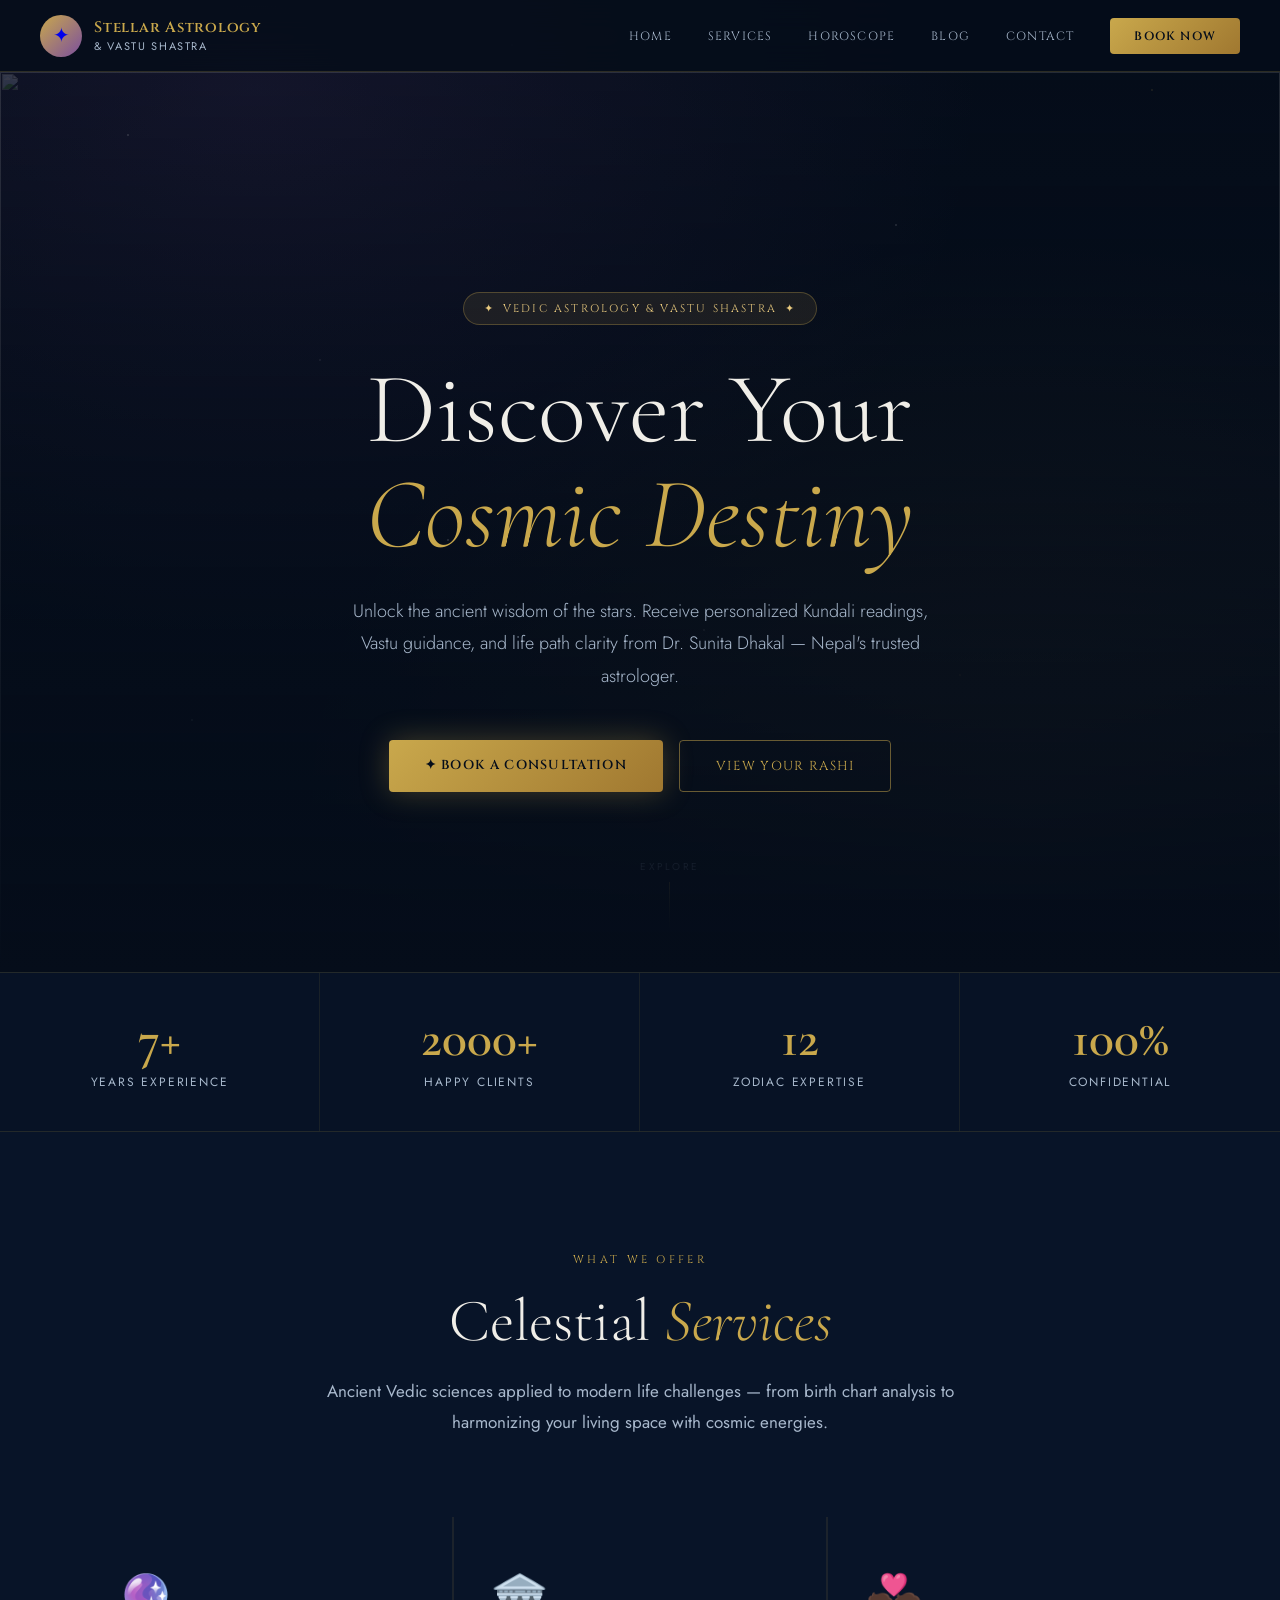
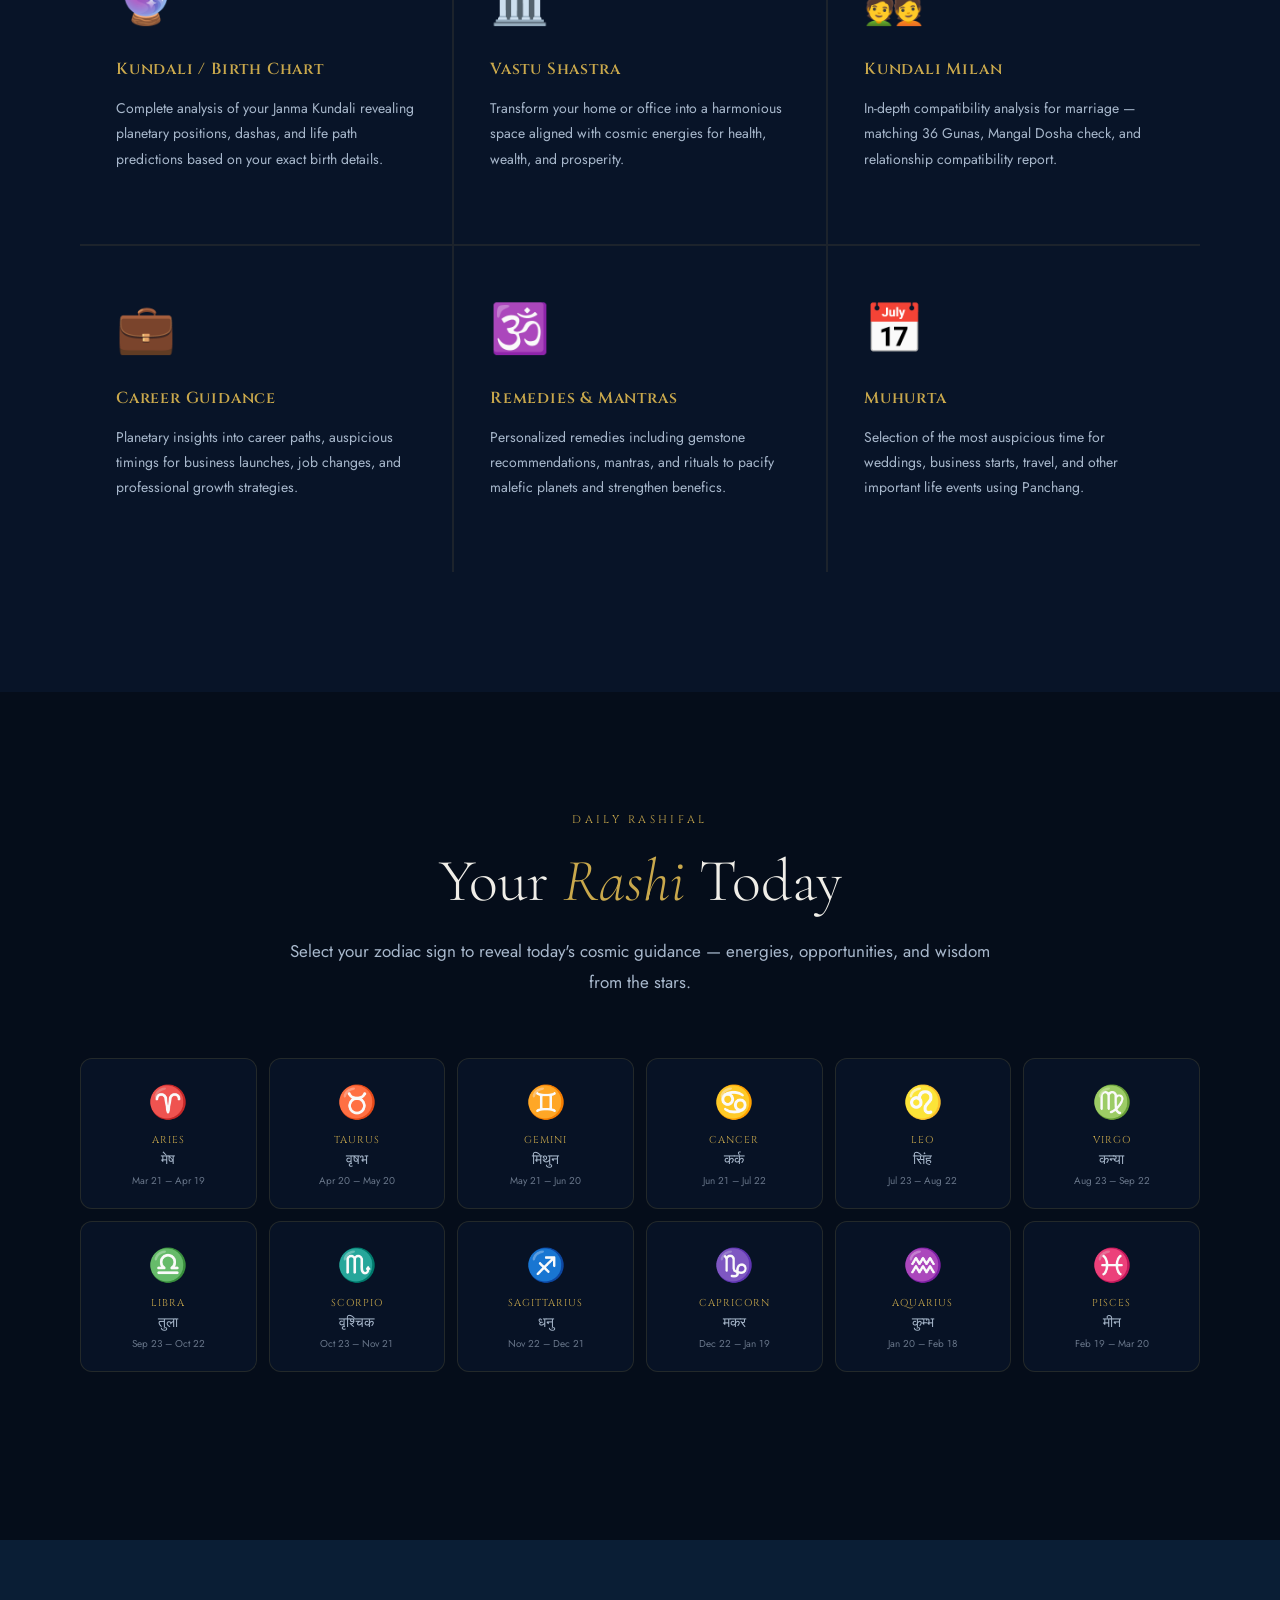
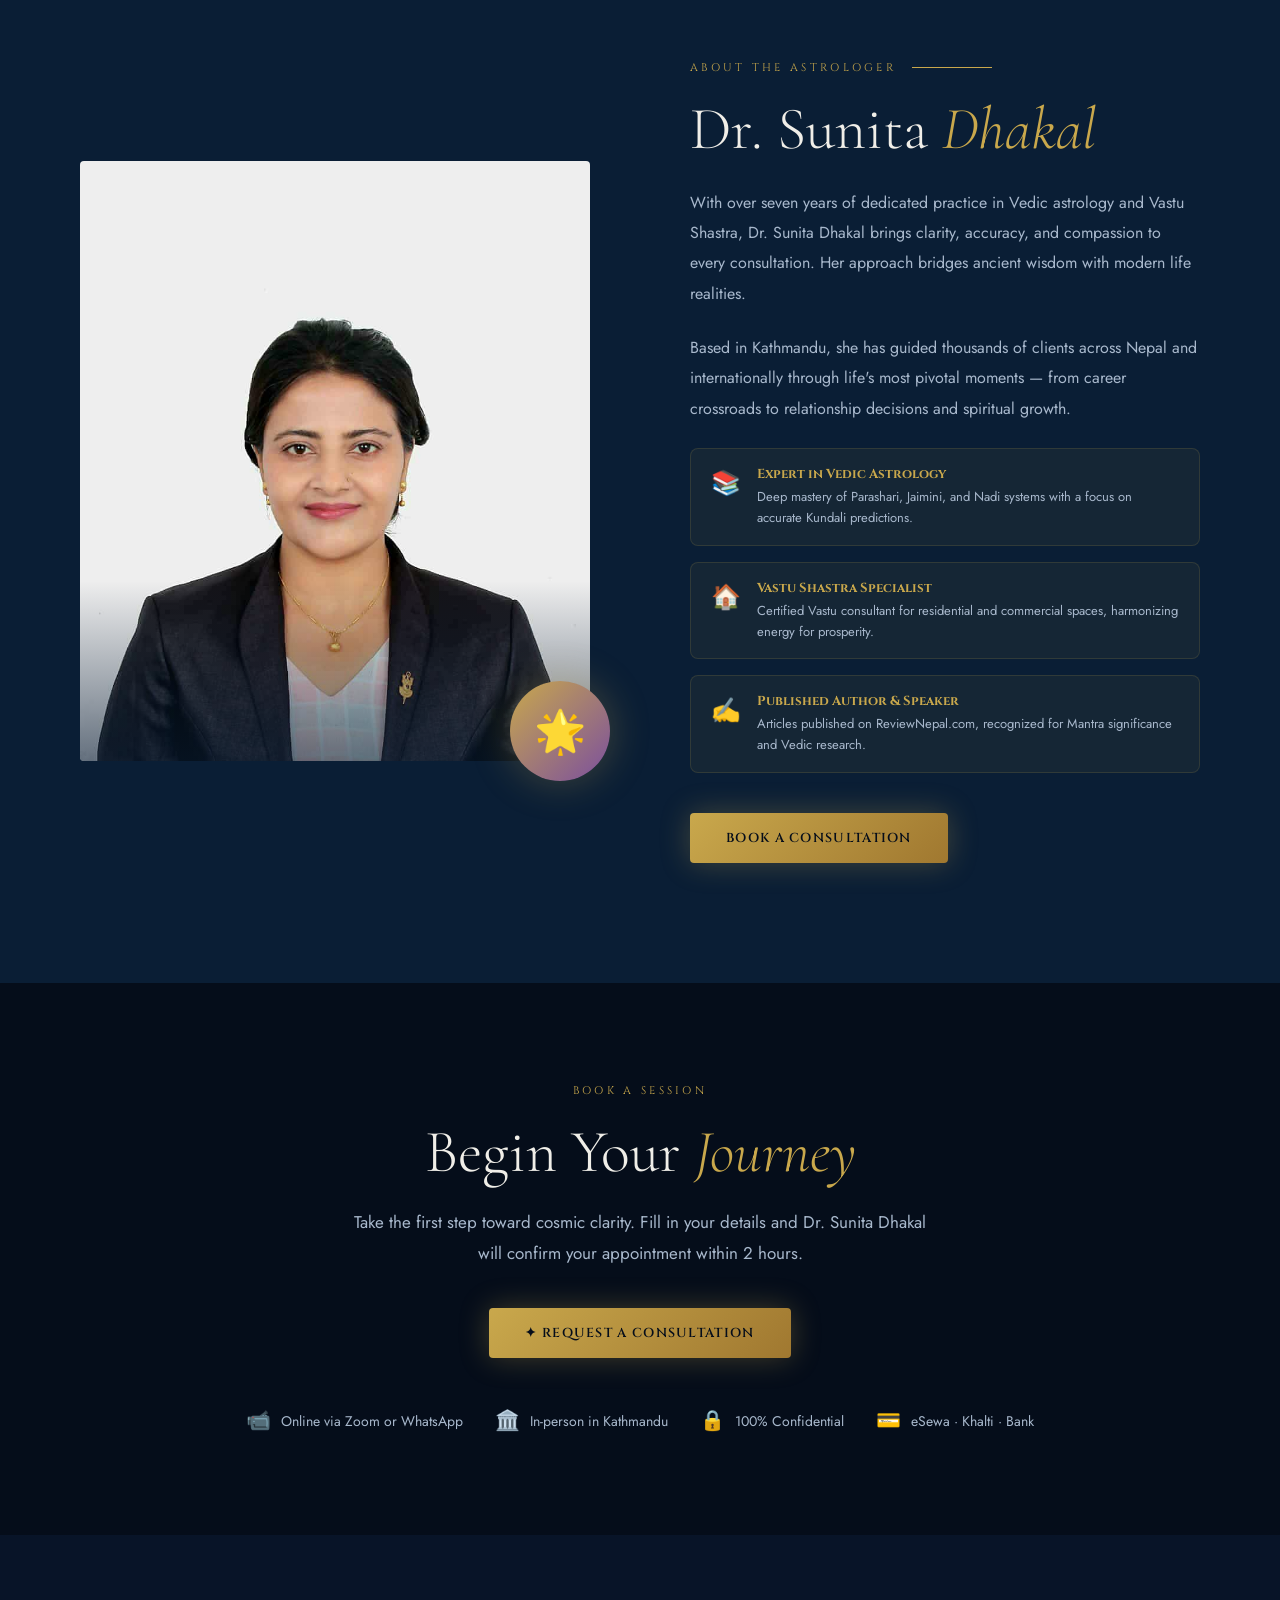
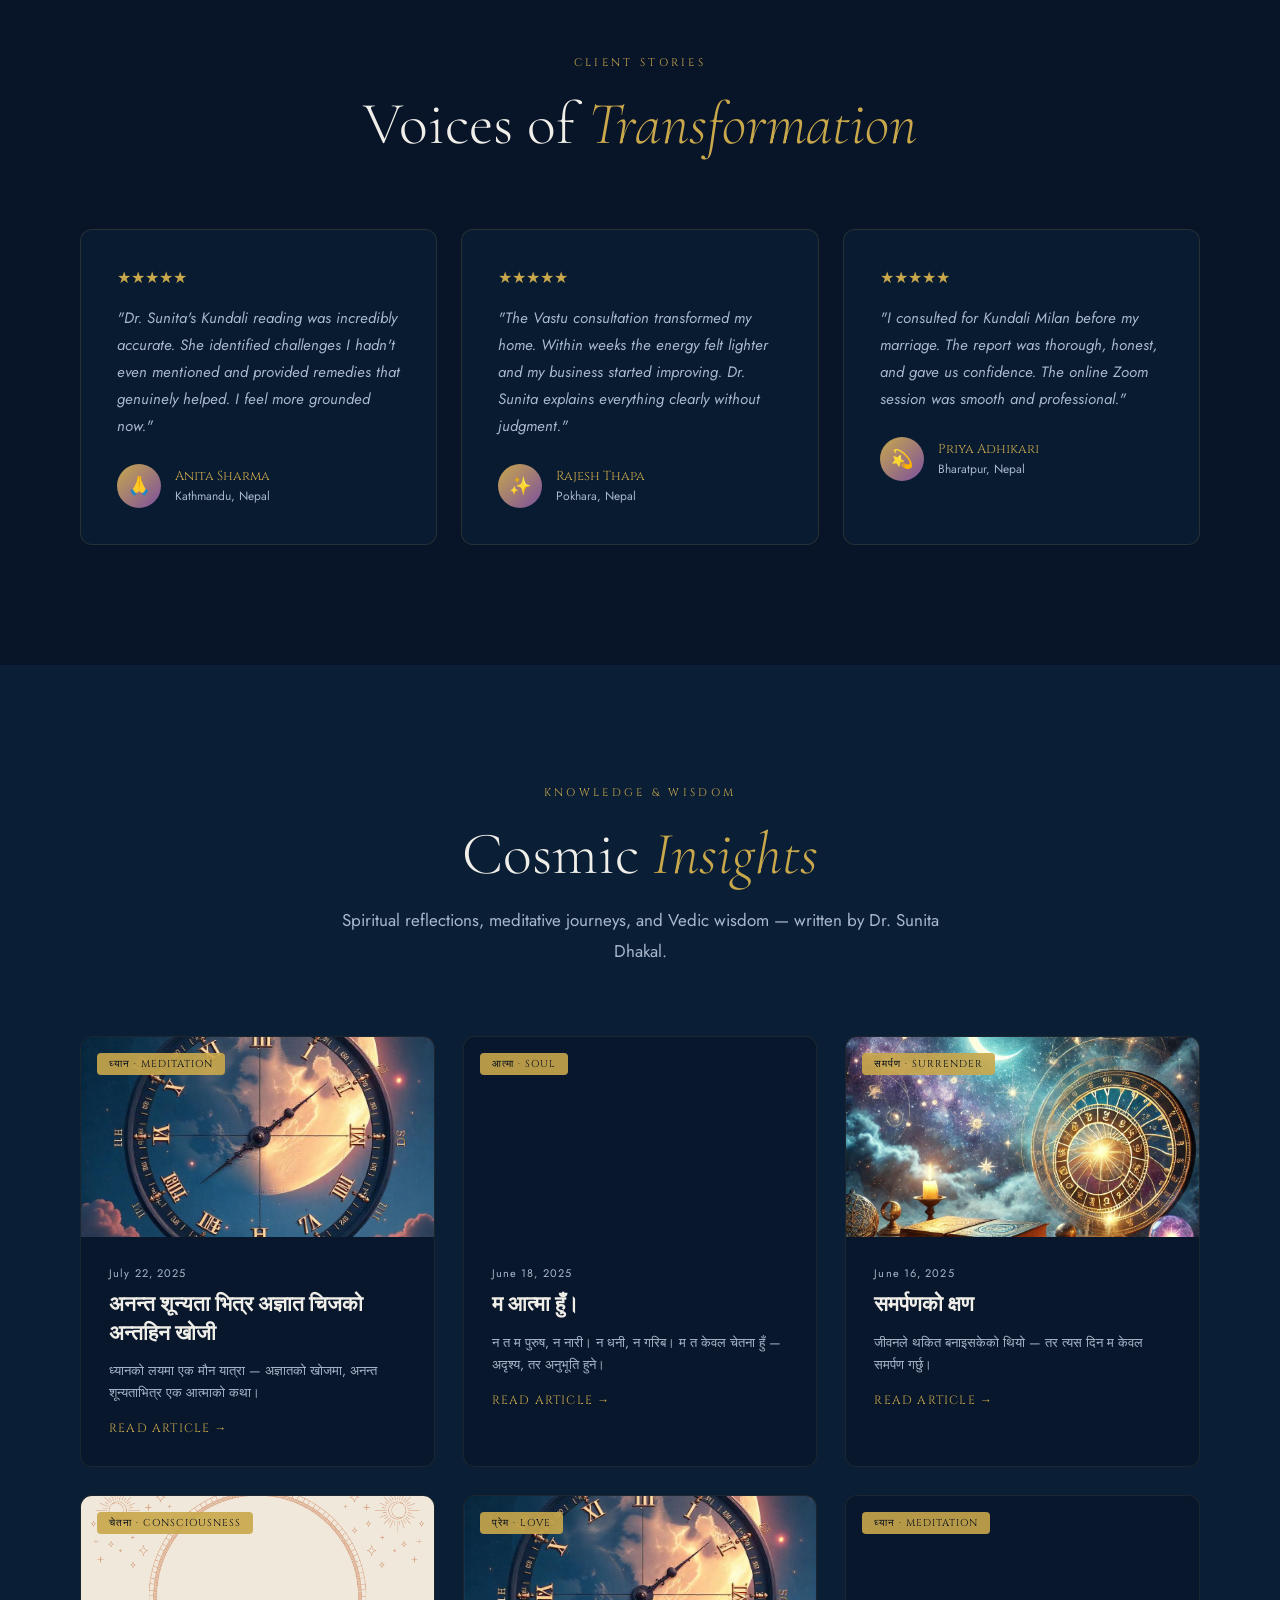
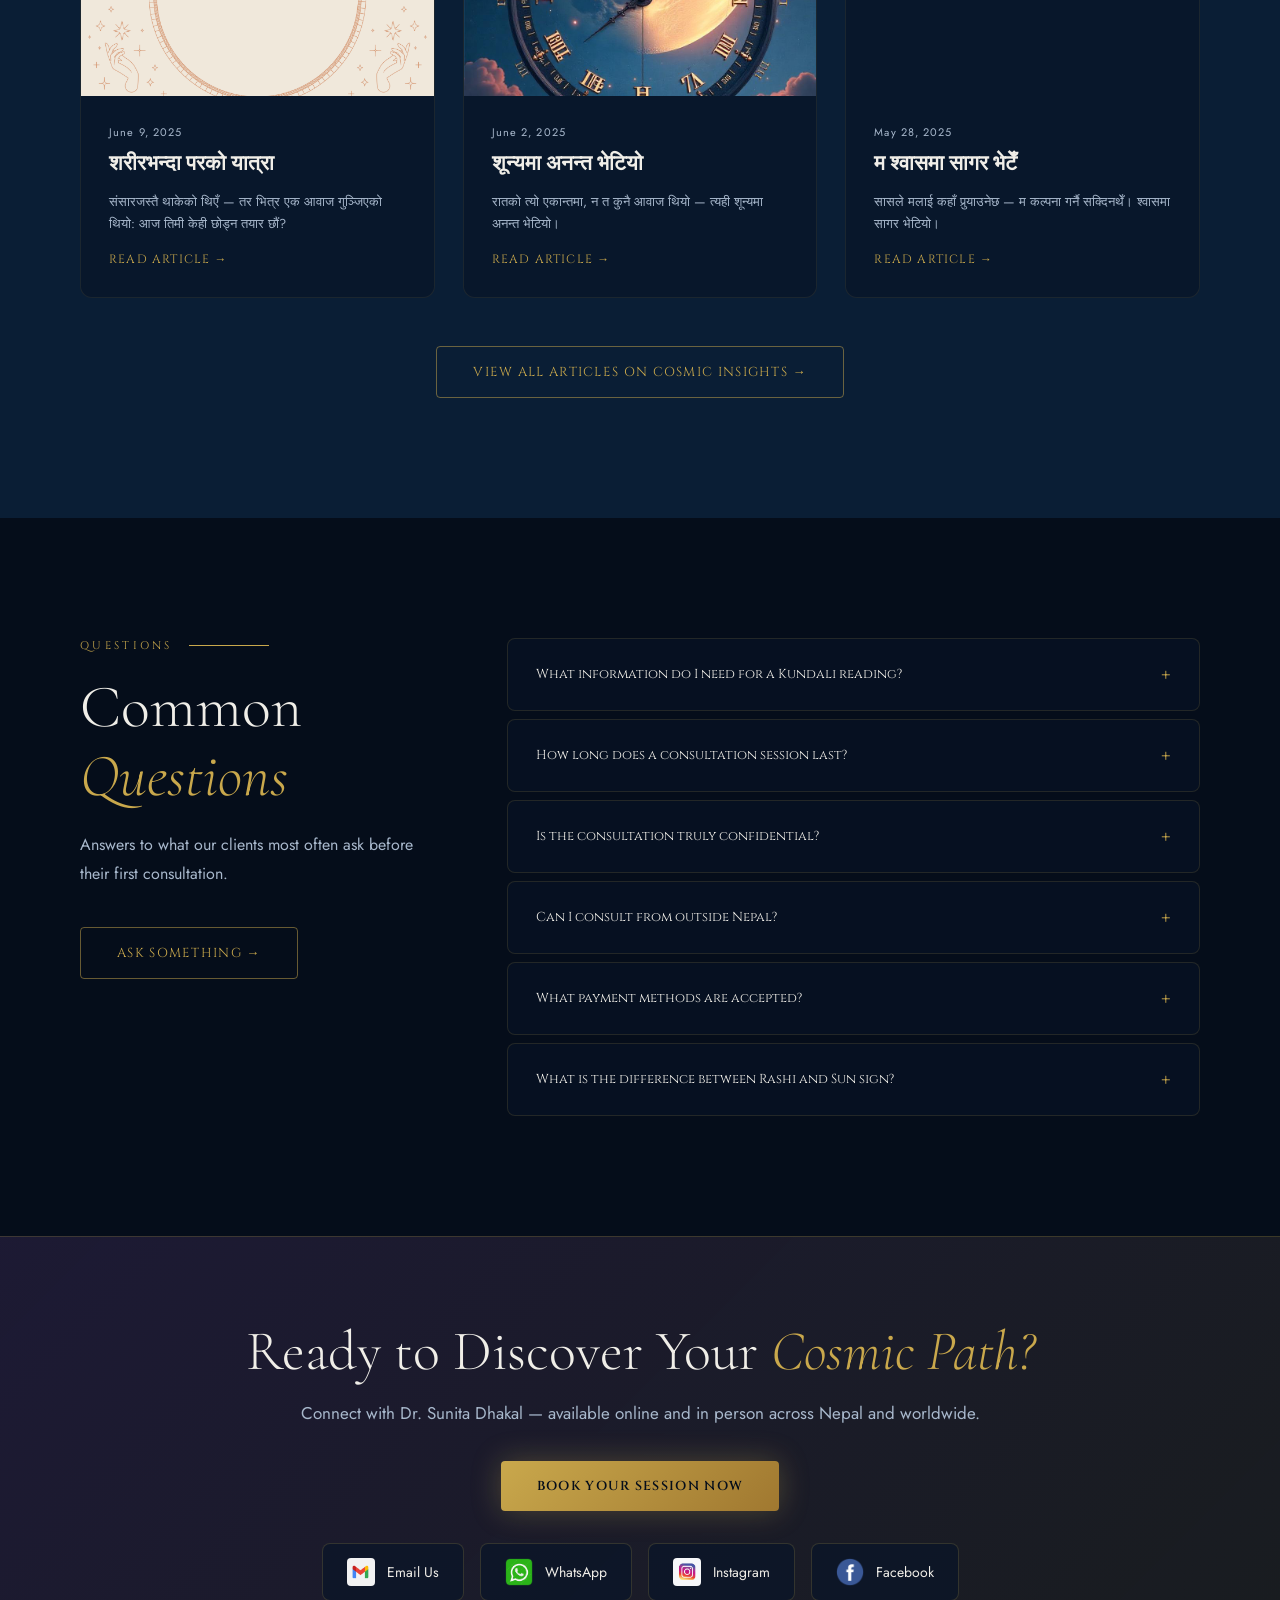
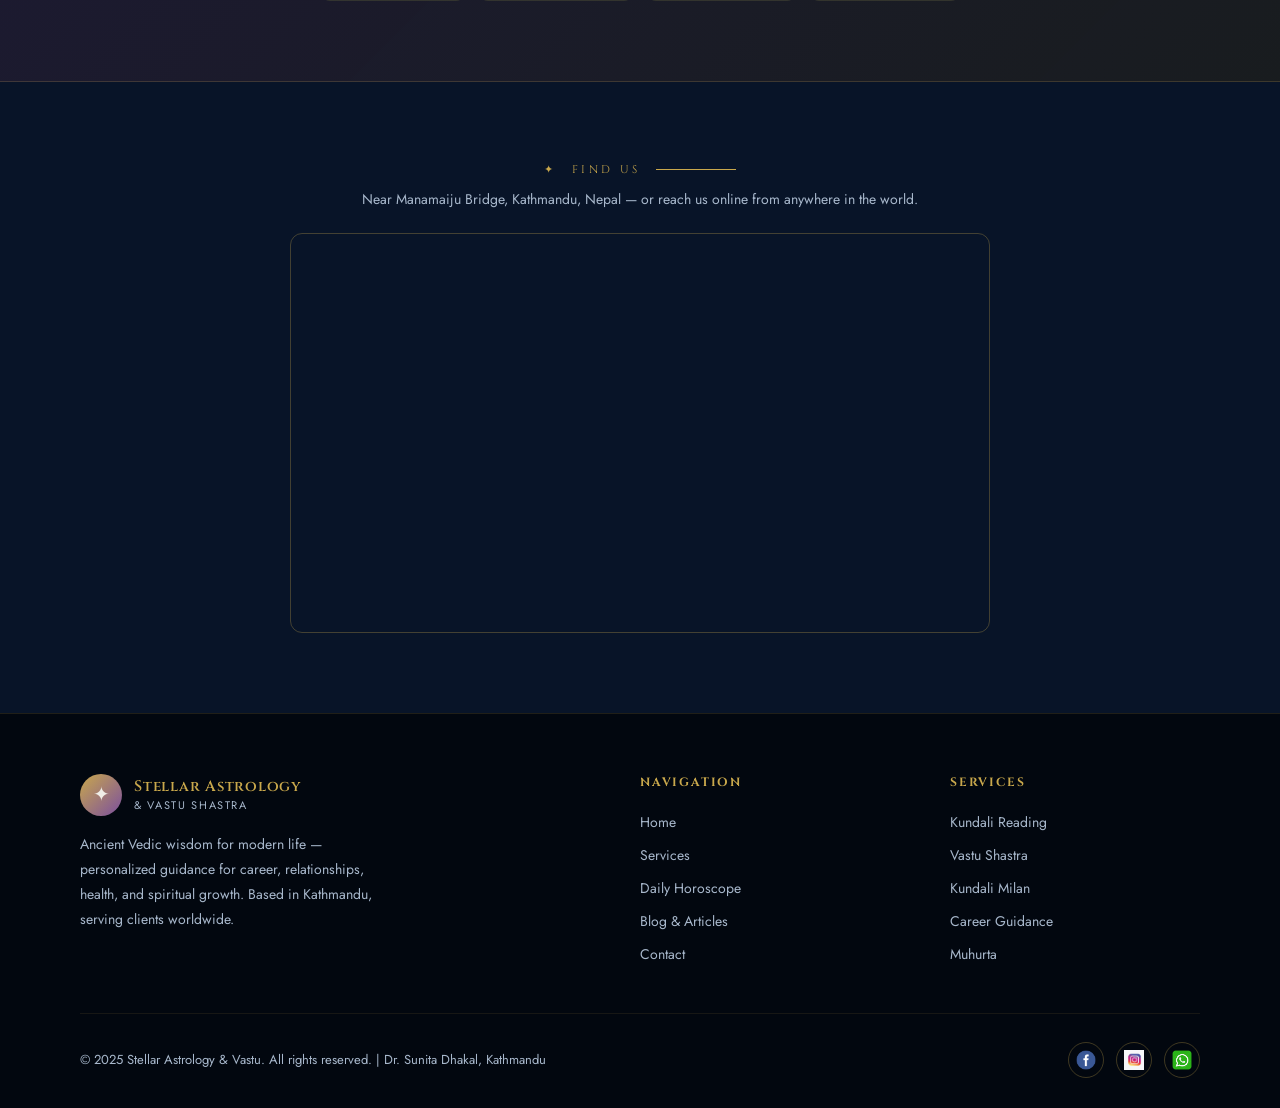
==== commit 8c95865a: "Add files via upload" ====
--- a/index.html
+++ b/index.html
@@ -1,348 +1,381 @@
 <!DOCTYPE html>
 <html lang="en">
 <head>
-  <meta charset="UTF-8" />
-  <meta name="viewport" content="width=device-width, initial-scale=1.0" />
-  <title>Stellar Astrology & Vastu | Dr. Sunita Dhakal</title>
-  <meta name="description" content="Premium Vedic Astrology & Vastu Shastra consultations with Dr. Sunita Dhakal. Birth chart analysis, kundali, daily horoscope, and personalized guidance." />
-  <link rel="preconnect" href="https://fonts.googleapis.com" />
-  <link rel="preconnect" href="https://fonts.gstatic.com" crossorigin />
-  <link href="https://fonts.googleapis.com/css2?family=Cormorant+Garamond:ital,wght@0,300;0,400;0,600;0,700;1,300;1,400&family=Cinzel:wght@400;600;700&family=Jost:wght@300;400;500&display=swap" rel="stylesheet" />
-  <style>
-    :root {
-      --navy:#050d1a; --deep:#081428; --midnight:#0a1e35;
-      --gold:#c9a84c; --gold-light:#e8c97e; --silver:#a8b8cc;
-      --white:#f0eee8; --accent:#7b4f9e;
-    }
-    *,*::before,*::after{box-sizing:border-box;margin:0;padding:0}
-    html{scroll-behavior:smooth}
-    body{font-family:'Jost',sans-serif;background:var(--navy);color:var(--white);overflow-x:hidden}
-
-    /* STARS */
-    .stars-bg{position:fixed;inset:0;pointer-events:none;z-index:0;
-      background:radial-gradient(ellipse at 20% 10%,rgba(123,79,158,.18) 0%,transparent 50%),
-      radial-gradient(ellipse at 80% 90%,rgba(201,168,76,.12) 0%,transparent 50%),var(--navy)}
-    .stars-bg::before{content:'';position:absolute;inset:0;
-      background-image:
-        radial-gradient(1px 1px at 10% 15%,rgba(255,255,255,.6) 0%,transparent 100%),
-        radial-gradient(1.5px 1.5px at 40% 5%,rgba(255,255,255,.7) 0%,transparent 100%),
-        radial-gradient(1px 1px at 70% 25%,rgba(255,255,255,.6) 0%,transparent 100%),
-        radial-gradient(1px 1px at 90% 10%,rgba(201,168,76,.5) 0%,transparent 100%),
-        radial-gradient(1px 1px at 55% 70%,rgba(255,255,255,.5) 0%,transparent 100%),
-        radial-gradient(1.5px 1.5px at 35% 60%,rgba(255,255,255,.6) 0%,transparent 100%),
-        radial-gradient(1px 1px at 25% 40%,rgba(255,255,255,.4) 0%,transparent 100%),
-        radial-gradient(1px 1px at 75% 75%,rgba(201,168,76,.4) 0%,transparent 100%),
-        radial-gradient(1px 1px at 15% 80%,rgba(255,255,255,.5) 0%,transparent 100%);
-      animation:twinkle 8s ease-in-out infinite alternate}
-    @keyframes twinkle{0%{opacity:.7}100%{opacity:1}}
-
-    /* HEADER */
-    header{position:sticky;top:0;width:100%;z-index:1000;
-      background:rgba(5,13,26,.88);backdrop-filter:blur(20px);
-      border-bottom:1px solid rgba(201,168,76,.2);
-      padding:0 40px;display:flex;align-items:center;justify-content:space-between;height:72px;transition:all .3s}
-    header.scrolled{background:rgba(5,13,26,.98);height:60px}
-    .logo{display:flex;align-items:center;gap:12px;text-decoration:none}
-    .logo-icon{width:42px;height:42px;background:linear-gradient(135deg,var(--gold),var(--accent));
-      border-radius:50%;display:flex;align-items:center;justify-content:center;font-size:20px}
-    .logo-text{font-family:'Cinzel',serif;font-size:15px;font-weight:700;color:var(--gold);display:block;letter-spacing:.05em}
-    .logo-sub{font-size:11px;color:var(--silver);letter-spacing:.15em;text-transform:uppercase;display:block}
-    nav{display:flex;align-items:center;gap:36px}
-    nav a{font-family:'Cinzel',serif;font-size:12px;color:var(--silver);text-decoration:none;
-      letter-spacing:.1em;text-transform:uppercase;transition:color .3s;position:relative}
-    nav a::after{content:'';position:absolute;bottom:-4px;left:0;right:0;height:1px;
-      background:var(--gold);transform:scaleX(0);transition:transform .3s}
-    nav a:hover{color:var(--gold)}
-    nav a:hover::after{transform:scaleX(1)}
-    .nav-cta{background:linear-gradient(135deg,var(--gold),#a07830)!important;
-      color:var(--navy)!important;padding:10px 24px!important;border-radius:4px;font-weight:600!important}
-    .nav-cta:hover{transform:translateY(-1px);box-shadow:0 4px 20px rgba(201,168,76,.4)}
-    .nav-cta::after{display:none!important}
-    .menu-btn{display:none;background:none;border:none;color:var(--gold);font-size:24px;cursor:pointer}
-
-    /* HERO */
-    .hero{min-height:100vh;display:flex;align-items:center;justify-content:center;
-      position:relative;z-index:1;padding:120px 40px 80px;overflow:hidden}
-    .hero-bg{position:absolute;inset:0;background-image:url('a.jpg');
-      background-size:cover;background-position:center;opacity:.25}
-    .hero-bg::after{content:'';position:absolute;inset:0;
-      background:linear-gradient(180deg,rgba(5,13,26,.3) 0%,rgba(5,13,26,.7) 60%,var(--navy) 100%)}
-    .hero-content{position:relative;z-index:2;text-align:center;max-width:900px}
-    .hero-badge{display:inline-flex;align-items:center;gap:8px;
-      background:rgba(201,168,76,.1);border:1px solid rgba(201,168,76,.3);
-      padding:8px 20px;border-radius:50px;font-family:'Cinzel',serif;
-      font-size:11px;letter-spacing:.2em;color:var(--gold-light);text-transform:uppercase;
-      margin-bottom:32px;animation:fadeUp 1s ease .2s both}
-    .hero h1{font-family:'Cormorant Garamond',serif;font-size:clamp(52px,8vw,100px);
-      font-weight:300;line-height:1.05;margin-bottom:28px;animation:fadeUp 1s ease .4s both}
-    .hero h1 em{font-style:italic;color:var(--gold);display:block}
-    .hero-desc{font-size:18px;font-weight:300;color:var(--silver);line-height:1.8;
-      max-width:600px;margin:0 auto 48px;animation:fadeUp 1s ease .6s both}
-    .hero-actions{display:flex;gap:16px;justify-content:center;flex-wrap:wrap;animation:fadeUp 1s ease .8s both}
-    .btn-primary{background:linear-gradient(135deg,var(--gold),#a07830);color:var(--navy);
-      padding:16px 36px;border-radius:4px;font-family:'Cinzel',serif;font-size:13px;
-      font-weight:600;letter-spacing:.1em;text-transform:uppercase;text-decoration:none;
-      transition:all .3s;box-shadow:0 0 30px rgba(201,168,76,.3);display:inline-block}
-    .btn-primary:hover{transform:translateY(-2px);box-shadow:0 8px 40px rgba(201,168,76,.5)}
-    .btn-outline{border:1px solid rgba(201,168,76,.5);color:var(--gold);padding:16px 36px;
-      border-radius:4px;font-family:'Cinzel',serif;font-size:13px;letter-spacing:.1em;
-      text-transform:uppercase;text-decoration:none;transition:all .3s;display:inline-block}
-    .btn-outline:hover{background:rgba(201,168,76,.1);border-color:var(--gold)}
-    .hero-scroll{position:absolute;bottom:40px;left:50%;transform:translateX(-50%);
-      display:flex;flex-direction:column;align-items:center;gap:8px;animation:fadeUp 1s ease 1.2s both}
-    .hero-scroll span{font-size:10px;letter-spacing:.25em;color:var(--silver);text-transform:uppercase}
-    .scroll-line{width:1px;height:50px;background:linear-gradient(to bottom,var(--gold),transparent);
-      animation:scrollPulse 2s ease infinite}
-    @keyframes scrollPulse{0%,100%{opacity:.3}50%{opacity:1}}
-
-    /* STATS */
-    .stats{position:relative;z-index:1;display:grid;grid-template-columns:repeat(4,1fr);
-      border-top:1px solid rgba(201,168,76,.15);border-bottom:1px solid rgba(201,168,76,.15);
-      background:rgba(8,20,40,.8)}
-    .stat{padding:40px 20px;text-align:center;border-right:1px solid rgba(201,168,76,.1);transition:background .3s}
-    .stat:last-child{border-right:none}
-    .stat:hover{background:rgba(201,168,76,.05)}
-    .stat-num{font-family:'Cormorant Garamond',serif;font-size:52px;font-weight:600;color:var(--gold);line-height:1;display:block}
-    .stat-label{font-size:12px;letter-spacing:.15em;color:var(--silver);text-transform:uppercase;margin-top:8px;display:block}
-
-    /* SECTION */
-    section{position:relative;z-index:1}
-    .section-label{font-family:'Cinzel',serif;font-size:11px;letter-spacing:.3em;color:var(--gold);
-      text-transform:uppercase;display:flex;align-items:center;gap:16px;margin-bottom:20px}
-    .section-label::after{content:'';flex:1;max-width:80px;height:1px;background:var(--gold)}
-    .section-title{font-family:'Cormorant Garamond',serif;font-size:clamp(36px,5vw,60px);font-weight:300;line-height:1.15}
-    .section-title em{color:var(--gold);font-style:italic}
-    .container{max-width:1200px;margin:0 auto;padding:0 40px}
-
-    /* SERVICES */
-    .services{padding:120px 0;background:var(--deep)}
-    .services-intro{text-align:center;max-width:700px;margin:0 auto 80px}
-    .services-intro .section-label{justify-content:center}
-    .services-intro .section-label::after{display:none}
-    .services-intro p{font-size:17px;color:var(--silver);line-height:1.8;margin-top:20px}
-    .services-grid{display:grid;grid-template-columns:repeat(3,1fr);gap:2px;background:rgba(201,168,76,.1)}
-    .service-card{background:var(--deep);padding:48px 36px;transition:all .4s;cursor:default;position:relative;overflow:hidden}
-    .service-card::before{content:'';position:absolute;inset:0;
-      background:linear-gradient(135deg,rgba(201,168,76,.08) 0%,transparent 60%);opacity:0;transition:opacity .4s}
-    .service-card:hover::before{opacity:1}
-    .service-card:hover{transform:translateY(-4px)}
-    .service-icon{font-size:48px;display:block;margin-bottom:24px}
-    .service-card h3{font-family:'Cinzel',serif;font-size:16px;font-weight:600;color:var(--gold);letter-spacing:.05em;margin-bottom:16px}
-    .service-card p{font-size:14px;color:var(--silver);line-height:1.8}
-    .service-price{margin-top:24px;font-family:'Cormorant Garamond',serif;font-size:24px;color:var(--gold-light);font-weight:600}
-
-    /* HOROSCOPE */
-    .horoscope{padding:120px 0;background:var(--navy)}
-    .horoscope-intro{text-align:center;max-width:700px;margin:0 auto 60px}
-    .horoscope-intro .section-label{justify-content:center}
-    .horoscope-intro .section-label::after{display:none}
-    .horoscope-intro p{font-size:17px;color:var(--silver);line-height:1.8;margin-top:20px}
-    .zodiac-grid{display:grid;grid-template-columns:repeat(6,1fr);gap:12px;margin-bottom:48px}
-    .zodiac-card{background:rgba(8,20,40,.8);border:1px solid rgba(201,168,76,.15);
-      border-radius:12px;padding:20px 12px;text-align:center;cursor:pointer;transition:all .3s;position:relative;overflow:hidden}
-    .zodiac-card::after{content:'';position:absolute;bottom:0;left:0;right:0;height:2px;
-      background:linear-gradient(90deg,var(--gold),var(--accent));transform:scaleX(0);transition:transform .3s}
-    .zodiac-card:hover,.zodiac-card.active{border-color:var(--gold);background:rgba(201,168,76,.08);transform:translateY(-3px)}
-    .zodiac-card:hover::after,.zodiac-card.active::after{transform:scaleX(1)}
-    .zodiac-symbol{font-size:32px;display:block;margin-bottom:8px}
-    .zodiac-english{font-family:'Cinzel',serif;font-size:10px;letter-spacing:.1em;color:var(--gold);text-transform:uppercase;display:block;margin-bottom:2px}
-    .zodiac-hindi{font-size:14px;color:var(--silver);display:block}
-    .zodiac-dates{font-size:10px;color:rgba(168,184,204,.6);display:block;margin-top:4px}
-    .horoscope-panel{background:rgba(8,20,40,.9);border:1px solid rgba(201,168,76,.2);
-      border-radius:16px;padding:48px;display:none}
-    .horoscope-panel.active{display:block;animation:fadeUp .5s ease}
-    .panel-header{display:flex;align-items:center;gap:24px;margin-bottom:32px;
-      padding-bottom:24px;border-bottom:1px solid rgba(201,168,76,.15)}
-    .panel-symbol{font-size:64px}
-    .panel-title h2{font-family:'Cormorant Garamond',serif;font-size:36px;font-weight:600;color:var(--gold)}
-    .panel-title p{font-size:14px;color:var(--silver);margin-top:4px}
-    .panel-grid{display:grid;grid-template-columns:1fr 1fr;gap:24px;margin-top:28px}
-    .panel-item h4{font-family:'Cinzel',serif;font-size:11px;letter-spacing:.15em;color:var(--gold);text-transform:uppercase;margin-bottom:10px}
-    .panel-item p{font-size:14px;color:var(--silver);line-height:1.7}
-    .panel-traits{display:flex;flex-wrap:wrap;gap:8px}
-    .trait-tag{background:rgba(201,168,76,.1);border:1px solid rgba(201,168,76,.25);
-      color:var(--gold-light);font-size:12px;padding:4px 14px;border-radius:50px}
-    .daily-reading{background:linear-gradient(135deg,rgba(123,79,158,.15),rgba(201,168,76,.1));
-      border:1px solid rgba(201,168,76,.2);border-radius:12px;padding:28px;margin-top:28px}
-    .daily-reading h4{font-family:'Cinzel',serif;font-size:12px;letter-spacing:.2em;color:var(--gold);margin-bottom:12px;text-transform:uppercase}
-    .daily-reading p{font-size:15px;color:var(--white);line-height:1.8;font-style:italic}
-
-    /* ABOUT */
-    .about{padding:120px 0;background:var(--midnight)}
-    .about-grid{display:grid;grid-template-columns:1fr 1fr;gap:100px;align-items:center}
-    .about-image{position:relative}
-    .about-img-wrap{position:relative;border-radius:4px;overflow:hidden}
-    .about-img-wrap img{width:100%;height:600px;object-fit:cover;object-position:top;display:block}
-    .about-img-wrap::after{content:'';position:absolute;bottom:0;left:0;right:0;height:30%;
-      background:linear-gradient(to top,rgba(10,30,53,.6),transparent)}
-    .about-accent{position:absolute;bottom:-20px;right:-20px;width:100px;height:100px;
-      background:linear-gradient(135deg,var(--gold),var(--accent));border-radius:50%;
-      display:flex;align-items:center;justify-content:center;font-size:42px;z-index:2;
-      box-shadow:0 0 40px rgba(201,168,76,.3)}
-    .about-content h2{margin-bottom:24px}
-    .about-content>p{font-size:16px;color:var(--silver);line-height:1.9;margin-bottom:24px}
-    .about-quals{display:flex;flex-direction:column;gap:16px;margin-bottom:40px}
-    .qual-item{display:flex;align-items:flex-start;gap:16px;padding:16px 20px;
-      background:rgba(201,168,76,.06);border:1px solid rgba(201,168,76,.15);border-radius:8px}
-    .qual-icon{font-size:24px;flex-shrink:0}
-    .qual-text h4{font-family:'Cinzel',serif;font-size:13px;color:var(--gold);margin-bottom:4px}
-    .qual-text p{font-size:13px;color:var(--silver);line-height:1.6}
-
-    /* BOOKING CTA STRIP */
-    .booking-cta{padding:100px 0;background:var(--navy);text-align:center}
-    .booking-cta .section-label{justify-content:center}
-    .booking-cta .section-label::after{display:none}
-    .booking-cta h2{margin-bottom:20px}
-    .booking-cta>div>p{font-size:17px;color:var(--silver);max-width:600px;margin:0 auto 40px;line-height:1.8}
-    .booking-features-row{display:flex;justify-content:center;gap:32px;flex-wrap:wrap;margin-top:48px}
-    .bf-item{display:flex;align-items:center;gap:10px;color:var(--silver);font-size:14px}
-    .bf-item span{font-size:20px}
-
-    /* TESTIMONIALS */
-    .testimonials{padding:120px 0;background:var(--deep)}
-    .testimonials-intro{text-align:center;max-width:600px;margin:0 auto 70px}
-    .testimonials-intro .section-label{justify-content:center}
-    .testimonials-intro .section-label::after{display:none}
-    .testimonials-grid{display:grid;grid-template-columns:repeat(3,1fr);gap:24px}
-    .testimonial-card{background:rgba(10,30,53,.7);border:1px solid rgba(201,168,76,.15);
-      border-radius:12px;padding:36px;transition:all .3s}
-    .testimonial-card:hover{border-color:rgba(201,168,76,.4);transform:translateY(-4px)}
-    .stars{color:var(--gold);font-size:16px;margin-bottom:16px}
-    .testimonial-text{font-size:15px;color:var(--silver);line-height:1.8;font-style:italic;margin-bottom:24px}
-    .testimonial-author{display:flex;align-items:center;gap:14px}
-    .author-avatar{width:44px;height:44px;border-radius:50%;
-      background:linear-gradient(135deg,var(--gold),var(--accent));
-      display:flex;align-items:center;justify-content:center;font-size:18px;flex-shrink:0}
-    .author-name{font-family:'Cinzel',serif;font-size:13px;color:var(--gold)}
-    .author-loc{font-size:12px;color:var(--silver);margin-top:2px}
-
-    /* BLOG */
-    .blog-section{padding:120px 0;background:var(--midnight)}
-    .blog-intro{text-align:center;max-width:600px;margin:0 auto 70px}
-    .blog-intro .section-label{justify-content:center}
-    .blog-intro .section-label::after{display:none}
-    .blog-intro p{font-size:17px;color:var(--silver);line-height:1.8;margin-top:16px}
-    .blog-grid{display:grid;grid-template-columns:repeat(3,1fr);gap:28px}
-    .blog-card-home{background:rgba(8,20,40,.7);border:1px solid rgba(201,168,76,.1);
-      border-radius:12px;overflow:hidden;transition:all .3s;cursor:pointer;display:block}
-    .blog-card-home:hover{transform:translateY(-6px);border-color:rgba(201,168,76,.35)}
-    .blog-img{height:200px;background-size:cover;background-position:center;position:relative}
-    .blog-cat{position:absolute;top:16px;left:16px;background:rgba(201,168,76,.9);
-      color:var(--navy);font-size:10px;font-family:'Cinzel',serif;letter-spacing:.1em;
-      padding:4px 12px;border-radius:4px;text-transform:uppercase}
-    .blog-body{padding:28px}
-    .blog-date{font-size:11px;color:var(--silver);letter-spacing:.1em;margin-bottom:10px}
-    .blog-title{font-family:'Cormorant Garamond',serif;font-size:21px;font-weight:600;
-      color:var(--white);line-height:1.35;margin-bottom:12px}
-    .blog-excerpt{font-size:13px;color:var(--silver);line-height:1.7}
-    .blog-link{display:inline-flex;align-items:center;gap:6px;color:var(--gold);font-size:12px;
-      font-family:'Cinzel',serif;letter-spacing:.1em;margin-top:16px;text-transform:uppercase}
-
-    /* BLOG MODAL */
-    .blog-modal-overlay{position:fixed;inset:0;background:rgba(5,13,26,.96);z-index:3000;
-      overflow-y:auto;padding:20px;display:none}
-    .blog-modal-overlay.open{display:block}
-    .blog-modal-box{max-width:760px;margin:40px auto;background:rgba(8,20,40,.99);
-      border:1px solid rgba(201,168,76,.3);border-radius:16px;padding:56px;position:relative;
-      animation:fadeUp .4s ease}
-    .blog-modal-close{position:absolute;top:18px;right:22px;background:none;border:none;
-      color:var(--silver);font-size:34px;cursor:pointer;line-height:1;transition:color .3s}
-    .blog-modal-close:hover{color:var(--gold)}
-    .blog-modal-content{font-family:'Cormorant Garamond',serif;font-size:18px;
-      color:var(--white);line-height:2.1}
-
-    /* FAQ */
-    .faq{padding:120px 0;background:var(--navy)}
-    .faq-inner{display:grid;grid-template-columns:1fr 2fr;gap:80px}
-    .faq-intro p{font-size:16px;color:var(--silver);line-height:1.8;margin-top:20px}
-    .faq-list{display:flex;flex-direction:column;gap:8px}
-    .faq-item{border:1px solid rgba(201,168,76,.15);border-radius:8px;overflow:hidden;background:rgba(8,20,40,.5)}
-    .faq-question{padding:22px 28px;font-family:'Cinzel',serif;font-size:13px;color:var(--white);
-      cursor:pointer;display:flex;justify-content:space-between;align-items:center;transition:color .3s;user-select:none}
-    .faq-question:hover{color:var(--gold)}
-    .faq-arrow{font-size:20px;transition:transform .3s;color:var(--gold)}
-    .faq-item.open .faq-arrow{transform:rotate(45deg)}
-    .faq-answer{max-height:0;overflow:hidden;transition:max-height .4s ease}
-    .faq-item.open .faq-answer{max-height:300px}
-    .faq-answer-inner{padding:0 28px 22px;font-size:14px;color:var(--silver);line-height:1.8}
-
-    /* CONTACT STRIP */
-    .contact-strip{padding:80px 0;
-      background:linear-gradient(135deg,rgba(123,79,158,.2),rgba(201,168,76,.1));
-      border-top:1px solid rgba(201,168,76,.2);border-bottom:1px solid rgba(201,168,76,.2);
-      text-align:center;position:relative;z-index:1}
-    .contact-strip h2{font-family:'Cormorant Garamond',serif;font-size:clamp(32px,5vw,56px);font-weight:300;margin-bottom:16px}
-    .contact-strip h2 em{color:var(--gold);font-style:italic}
-    .contact-strip>div>p{font-size:17px;color:var(--silver);margin-bottom:36px}
-    .contact-methods{display:flex;justify-content:center;gap:16px;flex-wrap:wrap;margin-top:32px}
-    .contact-method{display:flex;align-items:center;gap:12px;background:rgba(8,20,40,.6);
-      border:1px solid rgba(201,168,76,.2);padding:14px 24px;border-radius:8px;
-      text-decoration:none;color:var(--white);font-size:14px;transition:all .3s}
-    .contact-method:hover{border-color:var(--gold);color:var(--gold);transform:translateY(-2px)}
-    .contact-method img{width:28px;height:28px;border-radius:4px;object-fit:cover}
-
-    /* MAP */
-    .map-section{padding:80px 0;background:var(--deep);position:relative;z-index:1;text-align:center}
-    .map-section p{font-size:14px;color:var(--silver);margin-bottom:24px}
-    .map-section iframe{width:100%;max-width:700px;height:400px;border:1px solid rgba(201,168,76,.3);border-radius:12px;display:block;margin:0 auto}
-
-    /* FOOTER */
-    footer{background:rgba(3,8,16,.98);border-top:1px solid rgba(201,168,76,.15);padding:60px 0 30px;position:relative;z-index:1}
-    .footer-inner{display:grid;grid-template-columns:2fr 1fr 1fr;gap:60px;margin-bottom:48px}
-    .footer-brand p{font-size:14px;color:var(--silver);line-height:1.8;margin-top:16px;max-width:320px}
-    .footer-col h4{font-family:'Cinzel',serif;font-size:12px;letter-spacing:.15em;color:var(--gold);text-transform:uppercase;margin-bottom:20px}
-    .footer-col ul{list-style:none;display:flex;flex-direction:column;gap:10px}
-    .footer-col a{font-size:14px;color:var(--silver);text-decoration:none;transition:color .3s}
-    .footer-col a:hover{color:var(--gold)}
-    .footer-bottom{border-top:1px solid rgba(201,168,76,.1);padding-top:28px;display:flex;justify-content:space-between;align-items:center}
-    .footer-bottom p{font-size:13px;color:var(--silver)}
-    .footer-social{display:flex;gap:12px}
-    .social-icon{width:36px;height:36px;border-radius:50%;border:1px solid rgba(201,168,76,.3);
-      display:flex;align-items:center;justify-content:center;transition:all .3s;text-decoration:none;overflow:hidden}
-    .social-icon:hover{background:rgba(201,168,76,.15);border-color:var(--gold)}
-    .social-icon img{width:20px;height:20px;object-fit:cover}
-
-    /* ANIMATIONS */
-    @keyframes fadeUp{from{opacity:0;transform:translateY(30px)}to{opacity:1;transform:translateY(0)}}
-    .reveal{opacity:0;transform:translateY(40px);transition:all .8s ease}
-    .reveal.visible{opacity:1;transform:translateY(0)}
-
-    /* RESPONSIVE */
-    @media(max-width:900px){
-      nav{display:none}
-      nav.open{display:flex;flex-direction:column;position:absolute;top:72px;left:0;right:0;
-        background:rgba(5,13,26,.98);padding:24px 40px;gap:20px;
-        border-bottom:1px solid rgba(201,168,76,.2);z-index:999}
-      .menu-btn{display:block}
-      .stats{grid-template-columns:repeat(2,1fr)}
-      .services-grid{grid-template-columns:1fr 1fr}
-      .zodiac-grid{grid-template-columns:repeat(4,1fr)}
-      .about-grid{grid-template-columns:1fr;gap:48px}
-      .testimonials-grid,.blog-grid{grid-template-columns:1fr}
-      .panel-grid{grid-template-columns:1fr}
-      .faq-inner{grid-template-columns:1fr;gap:48px}
-      .footer-inner{grid-template-columns:1fr;gap:40px}
-    }
-    @media(max-width:600px){
-      .container{padding:0 20px}
-      .services-grid{grid-template-columns:1fr}
-      .zodiac-grid{grid-template-columns:repeat(3,1fr)}
-      .horoscope-panel{padding:24px}
-      header{padding:0 20px}
-    }
-  </style>
+<meta charset="UTF-8"/>
+<meta name="viewport" content="width=device-width,initial-scale=1"/>
+<title>Stellar Astrology & Vastu | Dr. Sunita Dhakal</title>
+<meta name="description" content="Premium Vedic Astrology & Vastu Shastra consultations with Dr. Sunita Dhakal. Birth chart analysis, kundali, daily horoscope, and personalized guidance."/>
+
+<!-- ① DNS prefetch + preconnect for Google Fonts (avoids render-blocking) -->
+<link rel="preconnect" href="https://fonts.googleapis.com"/>
+<link rel="preconnect" href="https://fonts.gstatic.com" crossorigin/>
+<!-- ② font-display=swap prevents invisible text during font load (improves FCP / LCP) -->
+<link rel="preload" as="style" href="https://fonts.googleapis.com/css2?family=Cormorant+Garamond:ital,wght@0,300;0,600;1,400&family=Cinzel:wght@400;600&family=Jost:wght@300;400&display=swap" onload="this.onload=null;this.rel='stylesheet'"/>
+<noscript><link rel="stylesheet" href="https://fonts.googleapis.com/css2?family=Cormorant+Garamond:ital,wght@0,300;0,600;1,400&family=Cinzel:wght@400;600&family=Jost:wght@300;400&display=swap"/></noscript>
+
+<!-- ③ Preload hero image so LCP element starts loading immediately -->
+<link rel="preload" as="image" href="a.jpg" fetchpriority="high"/>
+
+<!-- ④ Theme color for mobile browsers -->
+<meta name="theme-color" content="#050d1a"/>
+
+<!-- ⑤ Open Graph for social sharing (no perf cost, good SEO) -->
+<meta property="og:title" content="Stellar Astrology & Vastu | Dr. Sunita Dhakal"/>
+<meta property="og:description" content="Premium Vedic Astrology & Vastu Shastra consultations. Birth chart analysis, kundali, horoscope."/>
+<meta property="og:type" content="website"/>
+
+<!-- ⑥ PWA manifest link (see companion manifest.json below) -->
+<link rel="manifest" href="manifest.json"/>
+
+<style>
+/* ─── CSS CUSTOM PROPERTIES ─── */
+:root{--navy:#050d1a;--deep:#081428;--midnight:#0a1e35;--gold:#c9a84c;--gold-l:#e8c97e;--silver:#a8b8cc;--white:#f0eee8;--accent:#7b4f9e}
+*,*::before,*::after{box-sizing:border-box;margin:0;padding:0}
+/* ⑦ prefers-reduced-motion: skip all animations for accessibility + perf */
+@media(prefers-reduced-motion:reduce){*{animation:none!important;transition:none!important;scroll-behavior:auto!important}}
+html{scroll-behavior:smooth}
+body{font-family:'Jost',sans-serif;background:var(--navy);color:var(--white);overflow-x:hidden}
+
+/* ─── STARS (CSS-only, no JS, no image) ─── */
+.stars-bg{position:fixed;inset:0;pointer-events:none;z-index:0;
+  background:radial-gradient(ellipse at 20% 10%,rgba(123,79,158,.18) 0%,transparent 50%),
+  radial-gradient(ellipse at 80% 90%,rgba(201,168,76,.12) 0%,transparent 50%),var(--navy)}
+/* ⑧ will-change promotes to GPU layer; reduces layout thrash on animation */
+.stars-bg::before{content:'';position:absolute;inset:0;will-change:opacity;
+  background-image:
+    radial-gradient(1px 1px at 10% 15%,rgba(255,255,255,.6),transparent),
+    radial-gradient(1.5px 1.5px at 40% 5%,rgba(255,255,255,.7),transparent),
+    radial-gradient(1px 1px at 70% 25%,rgba(255,255,255,.6),transparent),
+    radial-gradient(1px 1px at 90% 10%,rgba(201,168,76,.5),transparent),
+    radial-gradient(1px 1px at 55% 70%,rgba(255,255,255,.5),transparent),
+    radial-gradient(1.5px 1.5px at 35% 60%,rgba(255,255,255,.6),transparent),
+    radial-gradient(1px 1px at 25% 40%,rgba(255,255,255,.4),transparent),
+    radial-gradient(1px 1px at 75% 75%,rgba(201,168,76,.4),transparent),
+    radial-gradient(1px 1px at 15% 80%,rgba(255,255,255,.5),transparent);
+  animation:twinkle 8s ease-in-out infinite alternate}
+@keyframes twinkle{0%{opacity:.7}100%{opacity:1}}
+
+/* ─── HEADER ─── */
+header{position:sticky;top:0;width:100%;z-index:1000;
+  background:rgba(5,13,26,.88);backdrop-filter:blur(20px);
+  border-bottom:1px solid rgba(201,168,76,.2);
+  padding:0 40px;display:flex;align-items:center;justify-content:space-between;height:72px;transition:all .3s}
+header.scrolled{background:rgba(5,13,26,.98);height:60px}
+.logo{display:flex;align-items:center;gap:12px;text-decoration:none}
+.logo-icon{width:42px;height:42px;background:linear-gradient(135deg,var(--gold),var(--accent));
+  border-radius:50%;display:flex;align-items:center;justify-content:center;font-size:20px}
+.logo-text{font-family:'Cinzel',serif;font-size:15px;font-weight:600;color:var(--gold);display:block;letter-spacing:.05em}
+.logo-sub{font-size:11px;color:var(--silver);letter-spacing:.15em;text-transform:uppercase;display:block}
+nav{display:flex;align-items:center;gap:36px}
+nav a{font-family:'Cinzel',serif;font-size:12px;color:var(--silver);text-decoration:none;
+  letter-spacing:.1em;text-transform:uppercase;transition:color .3s;position:relative}
+nav a::after{content:'';position:absolute;bottom:-4px;left:0;right:0;height:1px;
+  background:var(--gold);transform:scaleX(0);transition:transform .3s}
+nav a:hover{color:var(--gold)}
+nav a:hover::after{transform:scaleX(1)}
+.nav-cta{background:linear-gradient(135deg,var(--gold),#a07830)!important;
+  color:var(--navy)!important;padding:10px 24px!important;border-radius:4px;font-weight:600!important}
+.nav-cta:hover{transform:translateY(-1px);box-shadow:0 4px 20px rgba(201,168,76,.4)}
+.nav-cta::after{display:none!important}
+.menu-btn{display:none;background:none;border:none;color:var(--gold);font-size:24px;cursor:pointer}
+
+/* ─── HERO ─── */
+.hero{min-height:100vh;display:flex;align-items:center;justify-content:center;
+  position:relative;z-index:1;padding:120px 40px 80px;overflow:hidden}
+/* ⑨ Hero bg is a real <img> now (see HTML) for better LCP; this div just holds the gradient overlay */
+.hero-overlay{position:absolute;inset:0;
+  background:linear-gradient(180deg,rgba(5,13,26,.3) 0%,rgba(5,13,26,.7) 60%,var(--navy) 100%);z-index:1}
+/* ⑩ Hero image as actual <img> for preload + LCP benefit */
+.hero-img{position:absolute;inset:0;width:100%;height:100%;object-fit:cover;opacity:.25;z-index:0}
+.hero-content{position:relative;z-index:2;text-align:center;max-width:900px}
+.hero-badge{display:inline-flex;align-items:center;gap:8px;
+  background:rgba(201,168,76,.1);border:1px solid rgba(201,168,76,.3);
+  padding:8px 20px;border-radius:50px;font-family:'Cinzel',serif;
+  font-size:11px;letter-spacing:.2em;color:var(--gold-l);text-transform:uppercase;
+  margin-bottom:32px;animation:fadeUp 1s ease .2s both}
+.hero h1{font-family:'Cormorant Garamond',serif;font-size:clamp(52px,8vw,100px);
+  font-weight:300;line-height:1.05;margin-bottom:28px;animation:fadeUp 1s ease .4s both}
+.hero h1 em{font-style:italic;color:var(--gold);display:block}
+.hero-desc{font-size:18px;font-weight:300;color:var(--silver);line-height:1.8;
+  max-width:600px;margin:0 auto 48px;animation:fadeUp 1s ease .6s both}
+.hero-actions{display:flex;gap:16px;justify-content:center;flex-wrap:wrap;animation:fadeUp 1s ease .8s both}
+.btn-primary{background:linear-gradient(135deg,var(--gold),#a07830);color:var(--navy);
+  padding:16px 36px;border-radius:4px;font-family:'Cinzel',serif;font-size:13px;
+  font-weight:600;letter-spacing:.1em;text-transform:uppercase;text-decoration:none;
+  transition:all .3s;box-shadow:0 0 30px rgba(201,168,76,.3);display:inline-block}
+.btn-primary:hover{transform:translateY(-2px);box-shadow:0 8px 40px rgba(201,168,76,.5)}
+.btn-outline{border:1px solid rgba(201,168,76,.5);color:var(--gold);padding:16px 36px;
+  border-radius:4px;font-family:'Cinzel',serif;font-size:13px;letter-spacing:.1em;
+  text-transform:uppercase;text-decoration:none;transition:all .3s;display:inline-block}
+.btn-outline:hover{background:rgba(201,168,76,.1);border-color:var(--gold)}
+.hero-scroll{position:absolute;bottom:40px;left:50%;transform:translateX(-50%);
+  display:flex;flex-direction:column;align-items:center;gap:8px;animation:fadeUp 1s ease 1.2s both}
+.hero-scroll span{font-size:10px;letter-spacing:.25em;color:var(--silver);text-transform:uppercase}
+.scroll-line{width:1px;height:50px;background:linear-gradient(to bottom,var(--gold),transparent);
+  animation:scrollPulse 2s ease infinite}
+@keyframes scrollPulse{0%,100%{opacity:.3}50%{opacity:1}}
+
+/* ─── STATS ─── */
+.stats{position:relative;z-index:1;display:grid;grid-template-columns:repeat(4,1fr);
+  border-top:1px solid rgba(201,168,76,.15);border-bottom:1px solid rgba(201,168,76,.15);
+  background:rgba(8,20,40,.8)}
+.stat{padding:40px 20px;text-align:center;border-right:1px solid rgba(201,168,76,.1);transition:background .3s}
+.stat:last-child{border-right:none}
+.stat:hover{background:rgba(201,168,76,.05)}
+.stat-num{font-family:'Cormorant Garamond',serif;font-size:52px;font-weight:600;color:var(--gold);line-height:1;display:block}
+.stat-label{font-size:12px;letter-spacing:.15em;color:var(--silver);text-transform:uppercase;margin-top:8px;display:block}
+
+/* ─── SECTION ─── */
+section{position:relative;z-index:1}
+.section-label{font-family:'Cinzel',serif;font-size:11px;letter-spacing:.3em;color:var(--gold);
+  text-transform:uppercase;display:flex;align-items:center;gap:16px;margin-bottom:20px}
+.section-label::after{content:'';flex:1;max-width:80px;height:1px;background:var(--gold)}
+.section-title{font-family:'Cormorant Garamond',serif;font-size:clamp(36px,5vw,60px);font-weight:300;line-height:1.15}
+.section-title em{color:var(--gold);font-style:italic}
+.container{max-width:1200px;margin:0 auto;padding:0 40px}
+
+/* ─── SERVICES ─── */
+.services{padding:120px 0;background:var(--deep)}
+.services-intro{text-align:center;max-width:700px;margin:0 auto 80px}
+.services-intro .section-label{justify-content:center}
+.services-intro .section-label::after{display:none}
+.services-intro p{font-size:17px;color:var(--silver);line-height:1.8;margin-top:20px}
+.services-grid{display:grid;grid-template-columns:repeat(3,1fr);gap:2px;background:rgba(201,168,76,.1)}
+.service-card{background:var(--deep);padding:48px 36px;transition:all .4s;cursor:default;position:relative;overflow:hidden}
+.service-card::before{content:'';position:absolute;inset:0;
+  background:linear-gradient(135deg,rgba(201,168,76,.08) 0%,transparent 60%);opacity:0;transition:opacity .4s}
+.service-card:hover::before{opacity:1}
+.service-card:hover{transform:translateY(-4px)}
+.service-icon{font-size:48px;display:block;margin-bottom:24px}
+.service-card h3{font-family:'Cinzel',serif;font-size:16px;font-weight:600;color:var(--gold);letter-spacing:.05em;margin-bottom:16px}
+.service-card p{font-size:14px;color:var(--silver);line-height:1.8}
+.service-price{margin-top:24px;font-family:'Cormorant Garamond',serif;font-size:24px;color:var(--gold-l);font-weight:600}
+
+/* ─── HOROSCOPE ─── */
+.horoscope{padding:120px 0;background:var(--navy)}
+.horoscope-intro{text-align:center;max-width:700px;margin:0 auto 60px}
+.horoscope-intro .section-label{justify-content:center}
+.horoscope-intro .section-label::after{display:none}
+.horoscope-intro p{font-size:17px;color:var(--silver);line-height:1.8;margin-top:20px}
+.zodiac-grid{display:grid;grid-template-columns:repeat(6,1fr);gap:12px;margin-bottom:48px}
+.zodiac-card{background:rgba(8,20,40,.8);border:1px solid rgba(201,168,76,.15);
+  border-radius:12px;padding:20px 12px;text-align:center;cursor:pointer;transition:all .3s;position:relative;overflow:hidden}
+.zodiac-card::after{content:'';position:absolute;bottom:0;left:0;right:0;height:2px;
+  background:linear-gradient(90deg,var(--gold),var(--accent));transform:scaleX(0);transition:transform .3s}
+.zodiac-card:hover,.zodiac-card.active{border-color:var(--gold);background:rgba(201,168,76,.08);transform:translateY(-3px)}
+.zodiac-card:hover::after,.zodiac-card.active::after{transform:scaleX(1)}
+.zodiac-symbol{font-size:32px;display:block;margin-bottom:8px}
+.zodiac-english{font-family:'Cinzel',serif;font-size:10px;letter-spacing:.1em;color:var(--gold);text-transform:uppercase;display:block;margin-bottom:2px}
+.zodiac-hindi{font-size:14px;color:var(--silver);display:block}
+.zodiac-dates{font-size:10px;color:rgba(168,184,204,.6);display:block;margin-top:4px}
+.horoscope-panel{background:rgba(8,20,40,.9);border:1px solid rgba(201,168,76,.2);
+  border-radius:16px;padding:48px;display:none}
+.horoscope-panel.active{display:block;animation:fadeUp .5s ease}
+.panel-header{display:flex;align-items:center;gap:24px;margin-bottom:32px;
+  padding-bottom:24px;border-bottom:1px solid rgba(201,168,76,.15)}
+.panel-symbol{font-size:64px}
+.panel-title h2{font-family:'Cormorant Garamond',serif;font-size:36px;font-weight:600;color:var(--gold)}
+.panel-title p{font-size:14px;color:var(--silver);margin-top:4px}
+.panel-grid{display:grid;grid-template-columns:1fr 1fr;gap:24px;margin-top:28px}
+.panel-item h4{font-family:'Cinzel',serif;font-size:11px;letter-spacing:.15em;color:var(--gold);text-transform:uppercase;margin-bottom:10px}
+.panel-item p{font-size:14px;color:var(--silver);line-height:1.7}
+.panel-traits{display:flex;flex-wrap:wrap;gap:8px}
+.trait-tag{background:rgba(201,168,76,.1);border:1px solid rgba(201,168,76,.25);
+  color:var(--gold-l);font-size:12px;padding:4px 14px;border-radius:50px}
+.daily-reading{background:linear-gradient(135deg,rgba(123,79,158,.15),rgba(201,168,76,.1));
+  border:1px solid rgba(201,168,76,.2);border-radius:12px;padding:28px;margin-top:28px}
+.daily-reading h4{font-family:'Cinzel',serif;font-size:12px;letter-spacing:.2em;color:var(--gold);margin-bottom:12px;text-transform:uppercase}
+.daily-reading p{font-size:15px;color:var(--white);line-height:1.8;font-style:italic}
+
+/* ─── ABOUT ─── */
+.about{padding:120px 0;background:var(--midnight)}
+.about-grid{display:grid;grid-template-columns:1fr 1fr;gap:100px;align-items:center}
+.about-image{position:relative}
+.about-img-wrap{position:relative;border-radius:4px;overflow:hidden}
+/* ⑪ explicit width/height prevents CLS (Cumulative Layout Shift) */
+.about-img-wrap img{width:100%;height:600px;object-fit:cover;object-position:top;display:block}
+.about-img-wrap::after{content:'';position:absolute;bottom:0;left:0;right:0;height:30%;
+  background:linear-gradient(to top,rgba(10,30,53,.6),transparent)}
+.about-accent{position:absolute;bottom:-20px;right:-20px;width:100px;height:100px;
+  background:linear-gradient(135deg,var(--gold),var(--accent));border-radius:50%;
+  display:flex;align-items:center;justify-content:center;font-size:42px;z-index:2;
+  box-shadow:0 0 40px rgba(201,168,76,.3)}
+.about-content h2{margin-bottom:24px}
+.about-content>p{font-size:16px;color:var(--silver);line-height:1.9;margin-bottom:24px}
+.about-quals{display:flex;flex-direction:column;gap:16px;margin-bottom:40px}
+.qual-item{display:flex;align-items:flex-start;gap:16px;padding:16px 20px;
+  background:rgba(201,168,76,.06);border:1px solid rgba(201,168,76,.15);border-radius:8px}
+.qual-icon{font-size:24px;flex-shrink:0}
+.qual-text h4{font-family:'Cinzel',serif;font-size:13px;color:var(--gold);margin-bottom:4px}
+.qual-text p{font-size:13px;color:var(--silver);line-height:1.6}
+
+/* ─── BOOKING CTA ─── */
+.booking-cta{padding:100px 0;background:var(--navy);text-align:center}
+.booking-cta .section-label{justify-content:center}
+.booking-cta .section-label::after{display:none}
+.booking-cta h2{margin-bottom:20px}
+.booking-cta>div>p{font-size:17px;color:var(--silver);max-width:600px;margin:0 auto 40px;line-height:1.8}
+.booking-features-row{display:flex;justify-content:center;gap:32px;flex-wrap:wrap;margin-top:48px}
+.bf-item{display:flex;align-items:center;gap:10px;color:var(--silver);font-size:14px}
+.bf-item span{font-size:20px}
+
+/* ─── TESTIMONIALS ─── */
+.testimonials{padding:120px 0;background:var(--deep)}
+.testimonials-intro{text-align:center;max-width:600px;margin:0 auto 70px}
+.testimonials-intro .section-label{justify-content:center}
+.testimonials-intro .section-label::after{display:none}
+.testimonials-grid{display:grid;grid-template-columns:repeat(3,1fr);gap:24px}
+.testimonial-card{background:rgba(10,30,53,.7);border:1px solid rgba(201,168,76,.15);
+  border-radius:12px;padding:36px;transition:all .3s}
+.testimonial-card:hover{border-color:rgba(201,168,76,.4);transform:translateY(-4px)}
+.stars{color:var(--gold);font-size:16px;margin-bottom:16px}
+.testimonial-text{font-size:15px;color:var(--silver);line-height:1.8;font-style:italic;margin-bottom:24px}
+.testimonial-author{display:flex;align-items:center;gap:14px}
+.author-avatar{width:44px;height:44px;border-radius:50%;
+  background:linear-gradient(135deg,var(--gold),var(--accent));
+  display:flex;align-items:center;justify-content:center;font-size:18px;flex-shrink:0}
+.author-name{font-family:'Cinzel',serif;font-size:13px;color:var(--gold)}
+.author-loc{font-size:12px;color:var(--silver);margin-top:2px}
+
+/* ─── BLOG ─── */
+.blog-section{padding:120px 0;background:var(--midnight)}
+.blog-intro{text-align:center;max-width:600px;margin:0 auto 70px}
+.blog-intro .section-label{justify-content:center}
+.blog-intro .section-label::after{display:none}
+.blog-intro p{font-size:17px;color:var(--silver);line-height:1.8;margin-top:16px}
+.blog-grid{display:grid;grid-template-columns:repeat(3,1fr);gap:28px}
+.blog-card-home{background:rgba(8,20,40,.7);border:1px solid rgba(201,168,76,.1);
+  border-radius:12px;overflow:hidden;transition:all .3s;cursor:pointer;display:block}
+.blog-card-home:hover{transform:translateY(-6px);border-color:rgba(201,168,76,.35)}
+/* ⑫ blog images lazy-loaded via background (JS adds .visible class on intersection) */
+.blog-img{height:200px;background-size:cover;background-position:center;position:relative}
+.blog-cat{position:absolute;top:16px;left:16px;background:rgba(201,168,76,.9);
+  color:var(--navy);font-size:10px;font-family:'Cinzel',serif;letter-spacing:.1em;
+  padding:4px 12px;border-radius:4px;text-transform:uppercase}
+.blog-body{padding:28px}
+.blog-date{font-size:11px;color:var(--silver);letter-spacing:.1em;margin-bottom:10px}
+.blog-title{font-family:'Cormorant Garamond',serif;font-size:21px;font-weight:600;
+  color:var(--white);line-height:1.35;margin-bottom:12px}
+.blog-excerpt{font-size:13px;color:var(--silver);line-height:1.7}
+.blog-link{display:inline-flex;align-items:center;gap:6px;color:var(--gold);font-size:12px;
+  font-family:'Cinzel',serif;letter-spacing:.1em;margin-top:16px;text-transform:uppercase}
+
+/* ─── BLOG MODAL ─── */
+.blog-modal-overlay{position:fixed;inset:0;background:rgba(5,13,26,.96);z-index:3000;
+  overflow-y:auto;padding:20px;display:none}
+.blog-modal-overlay.open{display:block}
+.blog-modal-box{max-width:760px;margin:40px auto;background:rgba(8,20,40,.99);
+  border:1px solid rgba(201,168,76,.3);border-radius:16px;padding:56px;position:relative;
+  animation:fadeUp .4s ease}
+.blog-modal-close{position:absolute;top:18px;right:22px;background:none;border:none;
+  color:var(--silver);font-size:34px;cursor:pointer;line-height:1;transition:color .3s}
+.blog-modal-close:hover{color:var(--gold)}
+.blog-modal-content{font-family:'Cormorant Garamond',serif;font-size:18px;color:var(--white);line-height:2.1}
+
+/* ─── FAQ ─── */
+.faq{padding:120px 0;background:var(--navy)}
+.faq-inner{display:grid;grid-template-columns:1fr 2fr;gap:80px}
+.faq-intro p{font-size:16px;color:var(--silver);line-height:1.8;margin-top:20px}
+.faq-list{display:flex;flex-direction:column;gap:8px}
+.faq-item{border:1px solid rgba(201,168,76,.15);border-radius:8px;overflow:hidden;background:rgba(8,20,40,.5)}
+.faq-question{padding:22px 28px;font-family:'Cinzel',serif;font-size:13px;color:var(--white);
+  cursor:pointer;display:flex;justify-content:space-between;align-items:center;transition:color .3s;user-select:none}
+.faq-question:hover{color:var(--gold)}
+.faq-arrow{font-size:20px;transition:transform .3s;color:var(--gold)}
+.faq-item.open .faq-arrow{transform:rotate(45deg)}
+.faq-answer{max-height:0;overflow:hidden;transition:max-height .4s ease}
+.faq-item.open .faq-answer{max-height:300px}
+.faq-answer-inner{padding:0 28px 22px;font-size:14px;color:var(--silver);line-height:1.8}
+
+/* ─── CONTACT STRIP ─── */
+.contact-strip{padding:80px 0;
+  background:linear-gradient(135deg,rgba(123,79,158,.2),rgba(201,168,76,.1));
+  border-top:1px solid rgba(201,168,76,.2);border-bottom:1px solid rgba(201,168,76,.2);
+  text-align:center;position:relative;z-index:1}
+.contact-strip h2{font-family:'Cormorant Garamond',serif;font-size:clamp(32px,5vw,56px);font-weight:300;margin-bottom:16px}
+.contact-strip h2 em{color:var(--gold);font-style:italic}
+.contact-strip>div>p{font-size:17px;color:var(--silver);margin-bottom:36px}
+.contact-methods{display:flex;justify-content:center;gap:16px;flex-wrap:wrap;margin-top:32px}
+.contact-method{display:flex;align-items:center;gap:12px;background:rgba(8,20,40,.6);
+  border:1px solid rgba(201,168,76,.2);padding:14px 24px;border-radius:8px;
+  text-decoration:none;color:var(--white);font-size:14px;transition:all .3s}
+.contact-method:hover{border-color:var(--gold);color:var(--gold);transform:translateY(-2px)}
+/* ⑬ explicit size on social icons prevents CLS */
+.contact-method img{width:28px;height:28px;border-radius:4px;object-fit:cover}
+
+/* ─── MAP ─── */
+.map-section{padding:80px 0;background:var(--deep);position:relative;z-index:1;text-align:center}
+.map-section p{font-size:14px;color:var(--silver);margin-bottom:24px}
+/* ⑭ aspect-ratio reserves space before iframe loads → prevents CLS */
+.map-wrapper{position:relative;width:100%;max-width:700px;margin:0 auto;aspect-ratio:700/400}
+.map-wrapper iframe{position:absolute;inset:0;width:100%;height:100%;
+  border:1px solid rgba(201,168,76,.3);border-radius:12px}
+
+/* ─── FOOTER ─── */
+footer{background:rgba(3,8,16,.98);border-top:1px solid rgba(201,168,76,.15);padding:60px 0 30px;position:relative;z-index:1}
+.footer-inner{display:grid;grid-template-columns:2fr 1fr 1fr;gap:60px;margin-bottom:48px}
+.footer-brand p{font-size:14px;color:var(--silver);line-height:1.8;margin-top:16px;max-width:320px}
+.footer-col h4{font-family:'Cinzel',serif;font-size:12px;letter-spacing:.15em;color:var(--gold);text-transform:uppercase;margin-bottom:20px}
+.footer-col ul{list-style:none;display:flex;flex-direction:column;gap:10px}
+.footer-col a{font-size:14px;color:var(--silver);text-decoration:none;transition:color .3s}
+.footer-col a:hover{color:var(--gold)}
+.footer-bottom{border-top:1px solid rgba(201,168,76,.1);padding-top:28px;display:flex;justify-content:space-between;align-items:center}
+.footer-bottom p{font-size:13px;color:var(--silver)}
+.footer-social{display:flex;gap:12px}
+.social-icon{width:36px;height:36px;border-radius:50%;border:1px solid rgba(201,168,76,.3);
+  display:flex;align-items:center;justify-content:center;transition:all .3s;text-decoration:none;overflow:hidden}
+.social-icon:hover{background:rgba(201,168,76,.15);border-color:var(--gold)}
+.social-icon img{width:20px;height:20px;object-fit:cover}
+
+/* ─── ANIMATIONS ─── */
+@keyframes fadeUp{from{opacity:0;transform:translateY(30px)}to{opacity:1;transform:translateY(0)}}
+.reveal{opacity:0;transform:translateY(40px);transition:all .8s ease}
+.reveal.visible{opacity:1;transform:translateY(0)}
+
+/* ─── RESPONSIVE ─── */
+@media(max-width:900px){
+  nav{display:none}
+  nav.open{display:flex;flex-direction:column;position:absolute;top:72px;left:0;right:0;
+    background:rgba(5,13,26,.98);padding:24px 40px;gap:20px;
+    border-bottom:1px solid rgba(201,168,76,.2);z-index:999}
+  .menu-btn{display:block}
+  .stats{grid-template-columns:repeat(2,1fr)}
+  .services-grid{grid-template-columns:1fr 1fr}
+  .zodiac-grid{grid-template-columns:repeat(4,1fr)}
+  .about-grid{grid-template-columns:1fr;gap:48px}
+  .testimonials-grid,.blog-grid{grid-template-columns:1fr}
+  .panel-grid{grid-template-columns:1fr}
+  .faq-inner{grid-template-columns:1fr;gap:48px}
+  .footer-inner{grid-template-columns:1fr;gap:40px}
+}
+@media(max-width:600px){
+  .container{padding:0 20px}
+  .services-grid{grid-template-columns:1fr}
+  .zodiac-grid{grid-template-columns:repeat(3,1fr)}
+  .horoscope-panel{padding:24px}
+  header{padding:0 20px}
+}
+/* ─── SKIP LINK (accessibility + FID) ─── */
+.skip-link{position:absolute;left:-9999px;top:8px;z-index:9999;padding:8px 16px;
+  background:var(--gold);color:var(--navy);font-family:'Cinzel',serif;font-size:12px;
+  border-radius:4px;text-decoration:none}
+.skip-link:focus{left:8px}
+</style>
 </head>
 <body>
-<div class="stars-bg"></div>
+<!-- ⑮ Skip link improves keyboard accessibility + Core Web Vitals FID -->
+<a href="#main-content" class="skip-link">Skip to main content</a>
+
+<div class="stars-bg" aria-hidden="true"></div>
 
 <!-- HEADER -->
 <header id="header">
-  <a href="index.html" class="logo">
-    <div class="logo-icon">✦</div>
+  <a href="index.html" class="logo" aria-label="Stellar Astrology Home">
+    <div class="logo-icon" aria-hidden="true">✦</div>
     <div><span class="logo-text">Stellar Astrology</span><span class="logo-sub">& Vastu Shastra</span></div>
   </a>
-  <button class="menu-btn" onclick="toggleMenu()">☰</button>
-  <nav id="nav-menu">
+  <button class="menu-btn" onclick="toggleMenu()" aria-label="Open navigation" aria-expanded="false" id="menuBtn">☰</button>
+  <nav id="nav-menu" aria-label="Main navigation">
     <a href="index.html">Home</a>
     <a href="#services">Services</a>
     <a href="#horoscope">Horoscope</a>
@@ -352,11 +385,14 @@
   </nav>
 </header>
 
+<main id="main-content">
 <!-- HERO -->
 <section class="hero">
-  <div class="hero-bg"></div>
+  <!-- ⑯ LCP element as real <img> with explicit width/height + fetchpriority -->
+  <img src="a.jpg" alt="" class="hero-img" width="1920" height="1080" fetchpriority="high" decoding="async"/>
+  <div class="hero-overlay" aria-hidden="true"></div>
   <div class="hero-content">
-    <div class="hero-badge"><span>✦</span> Vedic Astrology & Vastu Shastra <span>✦</span></div>
+    <div class="hero-badge"><span aria-hidden="true">✦</span> Vedic Astrology & Vastu Shastra <span aria-hidden="true">✦</span></div>
     <h1>Discover Your<em>Cosmic Destiny</em></h1>
     <p class="hero-desc">Unlock the ancient wisdom of the stars. Receive personalized Kundali readings, Vastu guidance, and life path clarity from Dr. Sunita Dhakal — Nepal's trusted astrologer.</p>
     <div class="hero-actions">
@@ -364,66 +400,69 @@
       <a href="#horoscope" class="btn-outline">View Your Rashi</a>
     </div>
   </div>
-  <div class="hero-scroll"><span>Explore</span><div class="scroll-line"></div></div>
+  <div class="hero-scroll" aria-hidden="true"><span>Explore</span><div class="scroll-line"></div></div>
 </section>
 
 <!-- STATS -->
-<div class="stats">
-  <div class="stat"><span class="stat-num">7+</span><span class="stat-label">Years Experience</span></div>
-  <div class="stat"><span class="stat-num">2000+</span><span class="stat-label">Happy Clients</span></div>
-  <div class="stat"><span class="stat-num">12</span><span class="stat-label">Zodiac Expertise</span></div>
-  <div class="stat"><span class="stat-num">100%</span><span class="stat-label">Confidential</span></div>
+<div class="stats" role="list" aria-label="Practice highlights">
+  <div class="stat" role="listitem"><span class="stat-num">7+</span><span class="stat-label">Years Experience</span></div>
+  <div class="stat" role="listitem"><span class="stat-num">2000+</span><span class="stat-label">Happy Clients</span></div>
+  <div class="stat" role="listitem"><span class="stat-num">12</span><span class="stat-label">Zodiac Expertise</span></div>
+  <div class="stat" role="listitem"><span class="stat-num">100%</span><span class="stat-label">Confidential</span></div>
 </div>
 
 <!-- SERVICES -->
-<section class="services" id="services">
+<section class="services" id="services" aria-labelledby="services-heading">
   <div class="container">
     <div class="services-intro reveal">
       <div class="section-label">What We Offer</div>
-      <h2 class="section-title">Celestial <em>Services</em></h2>
+      <h2 class="section-title" id="services-heading">Celestial <em>Services</em></h2>
       <p>Ancient Vedic sciences applied to modern life challenges — from birth chart analysis to harmonizing your living space with cosmic energies.</p>
     </div>
     <div class="services-grid reveal">
-      <div class="service-card"><span class="service-icon">🔮</span><h3>Kundali / Birth Chart</h3><p>Complete analysis of your Janma Kundali revealing planetary positions, dashas, and life path predictions based on your exact birth details.</p><div class="service-price"></div></div>
-      <div class="service-card"><span class="service-icon">🏛️</span><h3>Vastu Shastra</h3><p>Transform your home or office into a harmonious space aligned with cosmic energies for health, wealth, and prosperity.</p><div class="service-price"></div></div>
-      <div class="service-card"><span class="service-icon">💑</span><h3>Kundali Milan</h3><p>In-depth compatibility analysis for marriage — matching 36 Gunas, Mangal Dosha check, and relationship compatibility report.</p><div class="service-price"></div></div>
-      <div class="service-card"><span class="service-icon">💼</span><h3>Career Guidance</h3><p>Planetary insights into career paths, auspicious timings for business launches, job changes, and professional growth strategies.</p><div class="service-price"></div></div>
-      <div class="service-card"><span class="service-icon">🕉️</span><h3>Remedies & Mantras</h3><p>Personalized remedies including gemstone recommendations, mantras, and rituals to pacify malefic planets and strengthen benefics.</p><div class="service-price"></div></div>
-      <div class="service-card"><span class="service-icon">📅</span><h3>Muhurta</h3><p>Selection of the most auspicious time for weddings, business starts, travel, and other important life events using Panchang.</p><div class="service-price"></div></div>
+      <div class="service-card"><span class="service-icon" aria-hidden="true">🔮</span><h3>Kundali / Birth Chart</h3><p>Complete analysis of your Janma Kundali revealing planetary positions, dashas, and life path predictions based on your exact birth details.</p><div class="service-price"></div></div>
+      <div class="service-card"><span class="service-icon" aria-hidden="true">🏛️</span><h3>Vastu Shastra</h3><p>Transform your home or office into a harmonious space aligned with cosmic energies for health, wealth, and prosperity.</p><div class="service-price"></div></div>
+      <div class="service-card"><span class="service-icon" aria-hidden="true">💑</span><h3>Kundali Milan</h3><p>In-depth compatibility analysis for marriage — matching 36 Gunas, Mangal Dosha check, and relationship compatibility report.</p><div class="service-price"></div></div>
+      <div class="service-card"><span class="service-icon" aria-hidden="true">💼</span><h3>Career Guidance</h3><p>Planetary insights into career paths, auspicious timings for business launches, job changes, and professional growth strategies.</p><div class="service-price"></div></div>
+      <div class="service-card"><span class="service-icon" aria-hidden="true">🕉️</span><h3>Remedies & Mantras</h3><p>Personalized remedies including gemstone recommendations, mantras, and rituals to pacify malefic planets and strengthen benefics.</p><div class="service-price"></div></div>
+      <div class="service-card"><span class="service-icon" aria-hidden="true">📅</span><h3>Muhurta</h3><p>Selection of the most auspicious time for weddings, business starts, travel, and other important life events using Panchang.</p><div class="service-price"></div></div>
     </div>
   </div>
 </section>
 
 <!-- HOROSCOPE -->
-<section class="horoscope" id="horoscope">
+<section class="horoscope" id="horoscope" aria-labelledby="horoscope-heading">
   <div class="container">
     <div class="horoscope-intro reveal">
       <div class="section-label">Daily Rashifal</div>
-      <h2 class="section-title">Your <em>Rashi</em> Today</h2>
+      <h2 class="section-title" id="horoscope-heading">Your <em>Rashi</em> Today</h2>
       <p>Select your zodiac sign to reveal today's cosmic guidance — energies, opportunities, and wisdom from the stars.</p>
     </div>
-    <div class="zodiac-grid reveal" id="zodiacGrid"></div>
-    <div id="horoscopePanel"></div>
+    <div class="zodiac-grid reveal" id="zodiacGrid" role="list" aria-label="Zodiac signs"></div>
+    <div id="horoscopePanel" aria-live="polite"></div>
   </div>
 </section>
 
 <!-- ABOUT -->
-<section class="about" id="about">
+<section class="about" id="about" aria-labelledby="about-heading">
   <div class="container">
     <div class="about-grid">
       <div class="about-image reveal">
-        <div class="about-img-wrap"><img src="profile.jpeg" alt="Dr. Sunita Dhakal" /></div>
-        <div class="about-accent">🌟</div>
+        <div class="about-img-wrap">
+          <!-- ⑰ profile image: lazy loaded (below fold), explicit dimensions to prevent CLS -->
+          <img src="profile.jpeg" alt="Dr. Sunita Dhakal, Vedic Astrologer" width="600" height="600" loading="lazy" decoding="async"/>
+        </div>
+        <div class="about-accent" aria-hidden="true">🌟</div>
       </div>
       <div class="about-content reveal">
         <div class="section-label">About the Astrologer</div>
-        <h2 class="section-title">Dr. Sunita <em>Dhakal</em></h2>
+        <h2 class="section-title" id="about-heading">Dr. Sunita <em>Dhakal</em></h2>
         <p>With over seven years of dedicated practice in Vedic astrology and Vastu Shastra, Dr. Sunita Dhakal brings clarity, accuracy, and compassion to every consultation. Her approach bridges ancient wisdom with modern life realities.</p>
         <p>Based in Kathmandu, she has guided thousands of clients across Nepal and internationally through life's most pivotal moments — from career crossroads to relationship decisions and spiritual growth.</p>
         <div class="about-quals">
-          <div class="qual-item"><span class="qual-icon">📚</span><div class="qual-text"><h4>Expert in Vedic Astrology</h4><p>Deep mastery of Parashari, Jaimini, and Nadi systems with a focus on accurate Kundali predictions.</p></div></div>
-          <div class="qual-item"><span class="qual-icon">🏠</span><div class="qual-text"><h4>Vastu Shastra Specialist</h4><p>Certified Vastu consultant for residential and commercial spaces, harmonizing energy for prosperity.</p></div></div>
-          <div class="qual-item"><span class="qual-icon">✍️</span><div class="qual-text"><h4>Published Author & Speaker</h4><p>Articles published on ReviewNepal.com, recognized for Mantra significance and Vedic research.</p></div></div>
+          <div class="qual-item"><span class="qual-icon" aria-hidden="true">📚</span><div class="qual-text"><h4>Expert in Vedic Astrology</h4><p>Deep mastery of Parashari, Jaimini, and Nadi systems with a focus on accurate Kundali predictions.</p></div></div>
+          <div class="qual-item"><span class="qual-icon" aria-hidden="true">🏠</span><div class="qual-text"><h4>Vastu Shastra Specialist</h4><p>Certified Vastu consultant for residential and commercial spaces, harmonizing energy for prosperity.</p></div></div>
+          <div class="qual-item"><span class="qual-icon" aria-hidden="true">✍️</span><div class="qual-text"><h4>Published Author & Speaker</h4><p>Articles published on ReviewNepal.com, recognized for Mantra significance and Vedic research.</p></div></div>
         </div>
         <a href="contact.html" class="btn-primary">Book a Consultation</a>
       </div>
@@ -434,67 +473,68 @@
 <!-- BOOKING CTA -->
 <section class="booking-cta" id="booking">
   <div class="container">
-    <div class="section-label" style="justify-content:center;">Book a Session</div>
+    <div class="section-label" style="justify-content:center">Book a Session</div>
     <h2 class="section-title">Begin Your <em>Journey</em></h2>
     <p>Take the first step toward cosmic clarity. Fill in your details and Dr. Sunita Dhakal will confirm your appointment within 2 hours.</p>
     <a href="contact.html" class="btn-primary">✦ Request a Consultation</a>
     <div class="booking-features-row">
-      <div class="bf-item"><span>📹</span> Online via Zoom or WhatsApp</div>
-      <div class="bf-item"><span>🏛️</span> In-person in Kathmandu</div>
-      <div class="bf-item"><span>🔒</span> 100% Confidential</div>
-      <div class="bf-item"><span>💳</span> eSewa · Khalti · Bank</div>
+      <div class="bf-item"><span aria-hidden="true">📹</span> Online via Zoom or WhatsApp</div>
+      <div class="bf-item"><span aria-hidden="true">🏛️</span> In-person in Kathmandu</div>
+      <div class="bf-item"><span aria-hidden="true">🔒</span> 100% Confidential</div>
+      <div class="bf-item"><span aria-hidden="true">💳</span> eSewa · Khalti · Bank</div>
     </div>
   </div>
 </section>
 
 <!-- TESTIMONIALS -->
-<section class="testimonials">
+<section class="testimonials" aria-labelledby="testimonials-heading">
   <div class="container">
     <div class="testimonials-intro reveal">
       <div class="section-label">Client Stories</div>
-      <h2 class="section-title">Voices of <em>Transformation</em></h2>
+      <h2 class="section-title" id="testimonials-heading">Voices of <em>Transformation</em></h2>
     </div>
     <div class="testimonials-grid reveal">
-      <div class="testimonial-card"><div class="stars">★★★★★</div><p class="testimonial-text">"Dr. Sunita's Kundali reading was incredibly accurate. She identified challenges I hadn't even mentioned and provided remedies that genuinely helped. I feel more grounded now."</p><div class="testimonial-author"><div class="author-avatar">🙏</div><div><div class="author-name">Anita Sharma</div><div class="author-loc">Kathmandu, Nepal</div></div></div></div>
-      <div class="testimonial-card"><div class="stars">★★★★★</div><p class="testimonial-text">"The Vastu consultation transformed my home. Within weeks the energy felt lighter and my business started improving. Dr. Sunita explains everything clearly without judgment."</p><div class="testimonial-author"><div class="author-avatar">✨</div><div><div class="author-name">Rajesh Thapa</div><div class="author-loc">Pokhara, Nepal</div></div></div></div>
-      <div class="testimonial-card"><div class="stars">★★★★★</div><p class="testimonial-text">"I consulted for Kundali Milan before my marriage. The report was thorough, honest, and gave us confidence. The online Zoom session was smooth and professional."</p><div class="testimonial-author"><div class="author-avatar">💫</div><div><div class="author-name">Priya Adhikari</div><div class="author-loc">Bharatpur, Nepal</div></div></div></div>
+      <div class="testimonial-card"><div class="stars" aria-label="5 stars">★★★★★</div><p class="testimonial-text">"Dr. Sunita's Kundali reading was incredibly accurate. She identified challenges I hadn't even mentioned and provided remedies that genuinely helped. I feel more grounded now."</p><div class="testimonial-author"><div class="author-avatar" aria-hidden="true">🙏</div><div><div class="author-name">Anita Sharma</div><div class="author-loc">Kathmandu, Nepal</div></div></div></div>
+      <div class="testimonial-card"><div class="stars" aria-label="5 stars">★★★★★</div><p class="testimonial-text">"The Vastu consultation transformed my home. Within weeks the energy felt lighter and my business started improving. Dr. Sunita explains everything clearly without judgment."</p><div class="testimonial-author"><div class="author-avatar" aria-hidden="true">✨</div><div><div class="author-name">Rajesh Thapa</div><div class="author-loc">Pokhara, Nepal</div></div></div></div>
+      <div class="testimonial-card"><div class="stars" aria-label="5 stars">★★★★★</div><p class="testimonial-text">"I consulted for Kundali Milan before my marriage. The report was thorough, honest, and gave us confidence. The online Zoom session was smooth and professional."</p><div class="testimonial-author"><div class="author-avatar" aria-hidden="true">💫</div><div><div class="author-name">Priya Adhikari</div><div class="author-loc">Bharatpur, Nepal</div></div></div></div>
     </div>
   </div>
 </section>
 
 <!-- BLOG -->
-<section class="blog-section" id="blog-section">
+<section class="blog-section" id="blog-section" aria-labelledby="blog-heading">
   <div class="container">
     <div class="blog-intro reveal">
       <div class="section-label">Knowledge & Wisdom</div>
-      <h2 class="section-title">Cosmic <em>Insights</em></h2>
+      <h2 class="section-title" id="blog-heading">Cosmic <em>Insights</em></h2>
       <p>Spiritual reflections, meditative journeys, and Vedic wisdom — written by Dr. Sunita Dhakal.</p>
     </div>
     <div class="blog-grid reveal">
-      <div class="blog-card-home" onclick="openBlog(0)">
-        <div class="blog-img" style="background-image:url('blog-background.jpeg')"><span class="blog-cat">ध्यान · Meditation</span></div>
+      <!-- ⑱ Blog images use data-bg for lazy loading via JS IntersectionObserver -->
+      <div class="blog-card-home" onclick="openBlog(0)" role="button" tabindex="0" aria-label="Read: अनन्त शून्यता भित्र अज्ञात चिजको अन्तहिन खोजी">
+        <div class="blog-img" data-bg="blog-background.jpeg"><span class="blog-cat">ध्यान · Meditation</span></div>
         <div class="blog-body"><div class="blog-date">July 22, 2025</div><div class="blog-title">अनन्त शून्यता भित्र अज्ञात चिजको अन्तहिन खोजी</div><p class="blog-excerpt">ध्यानको लयमा एक मौन यात्रा — अज्ञातको खोजमा, अनन्त शून्यताभित्र एक आत्माको कथा।</p><div class="blog-link">Read Article →</div></div>
       </div>
-      <div class="blog-card-home" onclick="openBlog(1)">
-        <div class="blog-img" style="background-image:url('a.jpg')"><span class="blog-cat">आत्मा · Soul</span></div>
+      <div class="blog-card-home" onclick="openBlog(1)" role="button" tabindex="0" aria-label="Read: म आत्मा हुँ।">
+        <div class="blog-img" data-bg="a.jpg"><span class="blog-cat">आत्मा · Soul</span></div>
         <div class="blog-body"><div class="blog-date">June 18, 2025</div><div class="blog-title">म आत्मा हुँ।</div><p class="blog-excerpt">न त म पुरुष, न नारी। न धनी, न गरिब। म त केवल चेतना हुँ — अदृश्य, तर अनुभूति हुने।</p><div class="blog-link">Read Article →</div></div>
       </div>
-      <div class="blog-card-home" onclick="openBlog(2)">
-        <div class="blog-img" style="background-image:url('b.webp')"><span class="blog-cat">समर्पण · Surrender</span></div>
+      <div class="blog-card-home" onclick="openBlog(2)" role="button" tabindex="0" aria-label="Read: समर्पणको क्षण">
+        <div class="blog-img" data-bg="b.webp"><span class="blog-cat">समर्पण · Surrender</span></div>
         <div class="blog-body"><div class="blog-date">June 16, 2025</div><div class="blog-title">समर्पणको क्षण</div><p class="blog-excerpt">जीवनले थकित बनाइसकेको थियो — तर त्यस दिन म केवल समर्पण गर्छु।</p><div class="blog-link">Read Article →</div></div>
       </div>
     </div>
     <div class="blog-grid reveal" style="margin-top:28px">
-      <div class="blog-card-home" onclick="openBlog(3)">
-        <div class="blog-img" style="background-image:url('c.jpg')"><span class="blog-cat">चेतना · Consciousness</span></div>
+      <div class="blog-card-home" onclick="openBlog(3)" role="button" tabindex="0" aria-label="Read: शरीरभन्दा परको यात्रा">
+        <div class="blog-img" data-bg="c.jpg"><span class="blog-cat">चेतना · Consciousness</span></div>
         <div class="blog-body"><div class="blog-date">June 9, 2025</div><div class="blog-title">शरीरभन्दा परको यात्रा</div><p class="blog-excerpt">संसारजस्तै थाकेको थिएँ — तर भित्र एक आवाज गुञ्जिएको थियो: आज तिमी केही छोड्न तयार छौं?</p><div class="blog-link">Read Article →</div></div>
       </div>
-      <div class="blog-card-home" onclick="openBlog(4)">
-        <div class="blog-img" style="background-image:url('blog-background.jpeg')"><span class="blog-cat">प्रेम · Love</span></div>
+      <div class="blog-card-home" onclick="openBlog(4)" role="button" tabindex="0" aria-label="Read: शून्यमा अनन्त भेटियो">
+        <div class="blog-img" data-bg="blog-background.jpeg"><span class="blog-cat">प्रेम · Love</span></div>
         <div class="blog-body"><div class="blog-date">June 2, 2025</div><div class="blog-title">शून्यमा अनन्त भेटियो</div><p class="blog-excerpt">रातको त्यो एकान्तमा, न त कुनै आवाज थियो — त्यही शून्यमा अनन्त भेटियो।</p><div class="blog-link">Read Article →</div></div>
       </div>
-      <div class="blog-card-home" onclick="openBlog(5)">
-        <div class="blog-img" style="background-image:url('a.jpg')"><span class="blog-cat">ध्यान · Meditation</span></div>
+      <div class="blog-card-home" onclick="openBlog(5)" role="button" tabindex="0" aria-label="Read: म श्वासमा सागर भेटेँ">
+        <div class="blog-img" data-bg="a.jpg"><span class="blog-cat">ध्यान · Meditation</span></div>
         <div class="blog-body"><div class="blog-date">May 28, 2025</div><div class="blog-title">म श्वासमा सागर भेटेँ</div><p class="blog-excerpt">सासले मलाई कहाँ पुर्‍याउनेछ — म कल्पना गर्नै सक्दिनथेँ। श्वासमा सागर भेटियो।</p><div class="blog-link">Read Article →</div></div>
       </div>
     </div>
@@ -505,9 +545,9 @@
 </section>
 
 <!-- BLOG MODAL -->
-<div class="blog-modal-overlay" id="blogOverlay">
+<div class="blog-modal-overlay" id="blogOverlay" role="dialog" aria-modal="true" aria-label="Blog article" aria-hidden="true">
   <div class="blog-modal-box">
-    <button class="blog-modal-close" onclick="closeBlog()">×</button>
+    <button class="blog-modal-close" onclick="closeBlog()" aria-label="Close article">×</button>
     <div class="blog-modal-content" id="blogContent"></div>
     <div style="margin-top:36px;text-align:center">
       <a href="blog.html" class="btn-outline" style="margin-right:12px">All Articles →</a>
@@ -517,22 +557,22 @@
 </div>
 
 <!-- FAQ -->
-<section class="faq">
+<section class="faq" aria-labelledby="faq-heading">
   <div class="container">
     <div class="faq-inner">
       <div class="faq-intro reveal">
         <div class="section-label">Questions</div>
-        <h2 class="section-title">Common <em>Questions</em></h2>
+        <h2 class="section-title" id="faq-heading">Common <em>Questions</em></h2>
         <p>Answers to what our clients most often ask before their first consultation.</p>
         <br/><a href="contact.html" class="btn-outline" style="margin-top:16px">Ask Something →</a>
       </div>
       <div class="faq-list reveal">
-        <div class="faq-item"><div class="faq-question" onclick="toggleFaq(this)">What information do I need for a Kundali reading? <span class="faq-arrow">+</span></div><div class="faq-answer"><div class="faq-answer-inner">You need your exact birth date, birth time (as accurate as possible), and birth place. The more precise the time, the more accurate the reading. If you don't have the exact time, Dr. Sunita can use birth time rectification methods.</div></div></div>
-        <div class="faq-item"><div class="faq-question" onclick="toggleFaq(this)">How long does a consultation session last? <span class="faq-arrow">+</span></div><div class="faq-answer"><div class="faq-answer-inner">Standard consultations are 45–60 minutes. Comprehensive Kundali readings with detailed predictions may extend to 90 minutes. You can ask questions freely throughout the session.</div></div></div>
-        <div class="faq-item"><div class="faq-question" onclick="toggleFaq(this)">Is the consultation truly confidential? <span class="faq-arrow">+</span></div><div class="faq-answer"><div class="faq-answer-inner">Absolutely. All personal information shared during consultations is strictly confidential. We never share, sell, or disclose your details to any third party under any circumstances.</div></div></div>
-        <div class="faq-item"><div class="faq-question" onclick="toggleFaq(this)">Can I consult from outside Nepal? <span class="faq-arrow">+</span></div><div class="faq-answer"><div class="faq-answer-inner">Yes! Dr. Sunita serves clients globally via Zoom and WhatsApp video calls. Sessions are conducted in Nepali, Hindi, or English based on your preference.</div></div></div>
-        <div class="faq-item"><div class="faq-question" onclick="toggleFaq(this)">What payment methods are accepted? <span class="faq-arrow">+</span></div><div class="faq-answer"><div class="faq-answer-inner">We accept eSewa, Khalti, direct bank transfer, and international payments via bank transfer. Payment details are shared after confirming your appointment.</div></div></div>
-        <div class="faq-item"><div class="faq-question" onclick="toggleFaq(this)">What is the difference between Rashi and Sun sign? <span class="faq-arrow">+</span></div><div class="faq-answer"><div class="faq-answer-inner">Rashi (Moon sign) is used in Vedic astrology; Sun sign is used in Western astrology. In Vedic practice, the Moon sign is given far greater importance as it reflects your deeper emotional nature and life patterns.</div></div></div>
+        <div class="faq-item"><div class="faq-question" onclick="toggleFaq(this)" role="button" tabindex="0" aria-expanded="false">What information do I need for a Kundali reading? <span class="faq-arrow" aria-hidden="true">+</span></div><div class="faq-answer" role="region"><div class="faq-answer-inner">You need your exact birth date, birth time (as accurate as possible), and birth place. The more precise the time, the more accurate the reading. If you don't have the exact time, Dr. Sunita can use birth time rectification methods.</div></div></div>
+        <div class="faq-item"><div class="faq-question" onclick="toggleFaq(this)" role="button" tabindex="0" aria-expanded="false">How long does a consultation session last? <span class="faq-arrow" aria-hidden="true">+</span></div><div class="faq-answer" role="region"><div class="faq-answer-inner">Standard consultations are 45–60 minutes. Comprehensive Kundali readings with detailed predictions may extend to 90 minutes. You can ask questions freely throughout the session.</div></div></div>
+        <div class="faq-item"><div class="faq-question" onclick="toggleFaq(this)" role="button" tabindex="0" aria-expanded="false">Is the consultation truly confidential? <span class="faq-arrow" aria-hidden="true">+</span></div><div class="faq-answer" role="region"><div class="faq-answer-inner">Absolutely. All personal information shared during consultations is strictly confidential. We never share, sell, or disclose your details to any third party under any circumstances.</div></div></div>
+        <div class="faq-item"><div class="faq-question" onclick="toggleFaq(this)" role="button" tabindex="0" aria-expanded="false">Can I consult from outside Nepal? <span class="faq-arrow" aria-hidden="true">+</span></div><div class="faq-answer" role="region"><div class="faq-answer-inner">Yes! Dr. Sunita serves clients globally via Zoom and WhatsApp video calls. Sessions are conducted in Nepali, Hindi, or English based on your preference.</div></div></div>
+        <div class="faq-item"><div class="faq-question" onclick="toggleFaq(this)" role="button" tabindex="0" aria-expanded="false">What payment methods are accepted? <span class="faq-arrow" aria-hidden="true">+</span></div><div class="faq-answer" role="region"><div class="faq-answer-inner">We accept eSewa, Khalti, direct bank transfer, and international payments via bank transfer. Payment details are shared after confirming your appointment.</div></div></div>
+        <div class="faq-item"><div class="faq-question" onclick="toggleFaq(this)" role="button" tabindex="0" aria-expanded="false">What is the difference between Rashi and Sun sign? <span class="faq-arrow" aria-hidden="true">+</span></div><div class="faq-answer" role="region"><div class="faq-answer-inner">Rashi (Moon sign) is used in Vedic astrology; Sun sign is used in Western astrology. In Vedic practice, the Moon sign is given far greater importance as it reflects your deeper emotional nature and life patterns.</div></div></div>
       </div>
     </div>
   </div>
@@ -545,20 +585,22 @@
     <p>Connect with Dr. Sunita Dhakal — available online and in person across Nepal and worldwide.</p>
     <a href="contact.html" class="btn-primary">Book Your Session Now</a>
     <div class="contact-methods">
-      <a href="mailto:vinsihkarathan@gmail.com" class="contact-method"><img src="download.png" alt="Gmail" /> Email Us</a>
-      <a href="https://wa.me/9816414750" class="contact-method"><img src="whatsapp.png" alt="WhatsApp" /> WhatsApp</a>
-      <a href="https://www.instagram.com/dr.sunita_dhakal/" target="_blank" class="contact-method"><img src="insta.jpeg" alt="Instagram" /> Instagram</a>
-      <a href="https://www.facebook.com/sunita.dhakal.399" target="_blank" class="contact-method"><img src="facebook.webp" alt="Facebook" /> Facebook</a>
+      <a href="mailto:stellarastro@gmail.com" class="contact-method"><img src="download.png" alt="" width="28" height="28" loading="lazy"/> Email Us</a>
+      <a href="https://wa.me/9816414750" class="contact-method"><img src="whatsapp.png" alt="" width="28" height="28" loading="lazy"/> WhatsApp</a>
+      <a href="https://www.instagram.com/dr.sunita_dhakal/" target="_blank" rel="noopener noreferrer" class="contact-method"><img src="insta.jpeg" alt="" width="28" height="28" loading="lazy"/> Instagram</a>
+      <a href="https://www.facebook.com/sunita.dhakal.399" target="_blank" rel="noopener noreferrer" class="contact-method"><img src="facebook.webp" alt="" width="28" height="28" loading="lazy"/> Facebook</a>
     </div>
   </div>
 </div>
 
-<!-- MAP -->
-<section class="map-section">
-  <div class="container">
-    <div class="section-label" style="justify-content:center;margin-bottom:12px"><span>✦</span> Find Us</div>
+<!-- MAP — ⑲ iframe lazy-loaded; aspect-ratio wrapper prevents CLS -->
+<section class="map-section" aria-label="Office location map">
+  <div class="container">
+    <div class="section-label" style="justify-content:center;margin-bottom:12px"><span aria-hidden="true">✦</span> Find Us</div>
     <p>Near Manamaiju Bridge, Kathmandu, Nepal — or reach us online from anywhere in the world.</p>
-    <iframe src="https://www.google.com/maps/embed?pb=!1m14!1m8!1m3!1d14124.757145930638!2d85.3142133!3d27.7423071!3m2!1i1024!2i768!4f13.1!3m3!1m2!1s0x39eb19283b9e5f5d%3A0x82492dd87c3ffcc6!2sManamaiju%20Bridge%2C%2044600!5e0!3m2!1sen!2snp!4v1686553485253!5m2!1sen!2snp" loading="lazy" title="Our Location"></iframe>
+    <div class="map-wrapper">
+      <iframe src="https://www.google.com/maps/embed?pb=!1m14!1m8!1m3!1d14124.757145930638!2d85.3142133!3d27.7423071!3m2!1i1024!2i768!4f13.1!3m3!1m2!1s0x39eb19283b9e5f5d%3A0x82492dd87c3ffcc6!2sManamaiju%20Bridge%2C%2044600!5e0!3m2!1sen!2snp!4v1686553485253!5m2!1sen!2snp" loading="lazy" title="Stellar Astrology office location" referrerpolicy="no-referrer-when-downgrade"></iframe>
+    </div>
   </div>
 </section>
 
@@ -567,7 +609,10 @@
   <div class="container">
     <div class="footer-inner">
       <div class="footer-brand">
-        <div class="logo"><div class="logo-icon">✦</div><div><span class="logo-text">Stellar Astrology</span><span class="logo-sub">& Vastu Shastra</span></div></div>
+        <div class="logo" aria-label="Stellar Astrology">
+          <div class="logo-icon" aria-hidden="true">✦</div>
+          <div><span class="logo-text">Stellar Astrology</span><span class="logo-sub">& Vastu Shastra</span></div>
+        </div>
         <p>Ancient Vedic wisdom for modern life — personalized guidance for career, relationships, health, and spiritual growth. Based in Kathmandu, serving clients worldwide.</p>
       </div>
       <div class="footer-col">
@@ -592,16 +637,18 @@
       </div>
     </div>
     <div class="footer-bottom">
-      <p>&copy; 2025 Stellar Astrology & Vastu. All rights reserved. | Dr. Sunita Dhakal, Kathmandu</p>
+      <p>© 2025 Stellar Astrology & Vastu. All rights reserved. | Dr. Sunita Dhakal, Kathmandu</p>
       <div class="footer-social">
-        <a class="social-icon" href="https://www.facebook.com/sunita.dhakal.399" target="_blank"><img src="facebook.webp" alt="Facebook"/></a>
-        <a class="social-icon" href="https://www.instagram.com/dr.sunita_dhakal/" target="_blank"><img src="insta.jpeg" alt="Instagram"/></a>
-        <a class="social-icon" href="https://wa.me/9816414750"><img src="whatsapp.png" alt="WhatsApp"/></a>
+        <a class="social-icon" href="https://www.facebook.com/sunita.dhakal.399" target="_blank" rel="noopener noreferrer" aria-label="Facebook"><img src="facebook.webp" alt="" width="20" height="20" loading="lazy"/></a>
+        <a class="social-icon" href="https://www.instagram.com/dr.sunita_dhakal/" target="_blank" rel="noopener noreferrer" aria-label="Instagram"><img src="insta.jpeg" alt="" width="20" height="20" loading="lazy"/></a>
+        <a class="social-icon" href="https://wa.me/9816414750" aria-label="WhatsApp"><img src="whatsapp.png" alt="" width="20" height="20" loading="lazy"/></a>
       </div>
     </div>
   </div>
 </footer>
-
+</main>
+
+<!-- ⑳ All JS deferred — no render-blocking scripts -->
 <script>
 /* ── ZODIAC DATA ── */
 const zodiacData=[
@@ -621,24 +668,30 @@
 
 /* ── BLOG DATA ── */
 const blogData=[
-  {title:'अनन्त शून्यता भित्र अज्ञात चिजको अन्तहिन खोजी',date:'July 22, 2025',cat:'ध्यान · Meditation',text:'ध्यानको लयमा एक मौन यात्रा ।<br><br>श्वास लिउँ...<br>गहिरो...<br>निश्वास छोडौँ...<br>धीरे...<br>मौनता छ, वरिपरि...<br>र भित्र... अझ गहिरो मौनता।<br><br>त्यही मौनताको गर्भबाट सुरु हुन्छ कथा — एक आत्माको यात्रा... अज्ञातको खोजमा... अनन्त शून्यताभित्र...<br><br>आँखा बन्द गर। के देख्छौ? अन्धकार? वा केवल खालीपन?<br><br>त्यस खालीपनमा, सुन… सुन त्यो कम्पन… त्यो तिम्रो नै श्वासको धुन हो…<br><br>जसरी निर्वाण नामक युवक एकदिन हिँडे शून्यताको बाटोमा, त्यो नै यात्रा हो तिम्रो पनि।<br><br>संसारको हल्ला उसले छोड्यो। नाम, पहिचान, सपना — सबै ओछ्यानमा राख्यो। त्यसपछि ऊ बस्यो — आँखा बन्द गरेर — स्वास र निश्वासको मध्यविन्दुमा।<br><br>पहिलो दिन आवाजहरू आए — "तँ कहाँ जाँदैछस्?" "यो त केवल मौन हो!" "अन्धकारमा के छ र?"<br><br>तर उसले सुनेन — सुनिरहेको थियो त्यो भित्रको मौनतालाई — जहाँ न त शब्द थिए, न त विचार — केवल आभास थियो।<br><br>दोस्रो चरण: आत्म-भयको पर्दा च्यातिदै...<br><br>जसरी तिमी ध्यानमा बस्छौ, अचानक डर आउँछ — "के म हराउँदैछु?" "यो म हुँ कि म छैन?"<br><br>यही डर आयो निर्वाणलाई पनि। ऊ हाँस्यो — किनकि उसले बुझ्यो, डर पनि केवल विचार हो, शून्यताको द्वार अगाडि आएको छायाँ मात्र।<br><br>त्यो क्षणमा उसले देख्यो — भित्र कुनै "स्व" छैन, केवल शुद्ध उपस्थिति छ — नामविहीन, रूपविहीन, असीम।<br><br>तेस्रो चरण: समर्पणको विश्राम<br><br>अब केही बाँकी थिएन। जसरी ध्यानको गहिराइमा पुग्दा श्वास हराउँछ, सोंच हराउँछ, शरीरको अनुभूति हराउँछ — त्यसरी नै ऊ हरायो — तर हराएको त्यो क्षणमा… ऊ सम्पूर्ण बन्यो।'},
-  {title:'म आत्मा हुँ।',date:'June 18, 2025',cat:'आत्मा · Soul',text:'न त म पुरुष, न नारी। न धनी, न गरिब।<br>म त केवल चेतना हुँ — अदृश्य, तर अनुभूति हुने।<br><br>मैले धेरै जन्महरू बाँचें। कहिले खुशी थिएँ, कहिले पीडामा। तर प्रत्येक जन्ममा एउटै प्रश्न साथमा बोकेँ — "म को हुँ?"<br><br>संसारले मलाई नाम दियो, पहिचान दियो, धर्म दियो। तर जब म एक्लो अन्धकारमा रुन्थें, कोही मेरो आँसु देख्दैनथ्यो — किनकि त्यो आँसु आत्माको थियो, आँखाको होइन।<br><br>म खोजिरहेँ, प्रेम खोजेँ, आश्रय खोजेँ। कहिले आत्मियता, कहिले सम्बन्धमा। तर जतिसुकै माया पाएँ, मनको भोक कहिल्यै मेटिएन। किनकि त्यो भोक थियो परमात्माको।<br><br>दुःख आयो। धेरै आयो। कसैले गाली गर्‍यो, कसैले धोका दियो। केही प्रियहरू गएका, केही सपनाहरू चुँडिएका। म रोएँ — शरीर होइन, चेतनाले। तर त्यो आँसु… त्यो नै थियो मेरो शुद्धीकरण।<br><br>एक रात, मौनमा, जब सारा संसार निदाएको थियो, म आफैंमा फर्किएँ। मन बन्द भयो, भावना मौन भयो — र त्यो मौनताको गहिराइमा म पुगेँ — जहाँ म थिएँ, र केवल परमात्मा थिए।<br><br>त्यो मिलन शब्दमा अटाउँदैन। त्यो स्पर्श थिएन, त्यो प्रकाश थिएन — त्यो म नै थिएँ, र म भित्र परमात्मा।<br><br>त्यसपछिका दुःख मलाई तोड्न सकेनन्। सुख मलाई उड्न दिएनन्। किनकि मैले बुझिसकेकि थिएँ — साँचो शान्ति त भित्र हो।<br><br>म अब जीवनसँग लड्दिन, म मृत्युसँग डराउँदिन। म केवल बग्दछु — साक्षी भएर, प्रेम भएर।<br><br>किनभने अब म बुझिसकेकि छु — "म आत्मा हुँ। र मेरो घर — परमात्माको काख हो।"'},
-  {title:'समर्पणको क्षण',date:'June 16, 2025',cat:'समर्पण · Surrender',text:'ध्यानको साँझ<br><br>जीवनले थकित बनाइसकेको थियो — शरीरले बोकेको नबोझिने समय, मनमा गाँसिएका सयौँ प्रश्नहरू। म मौन बसें तर त्यो मौनता पीडायुक्त थियो।<br><br>त्यही मौनतामा, मैले एक थकित सास लिएँ — सास… जुन केवल श्वास होइन, एक हार स्वीकार्ने संकेत थियो।<br><br>म परमात्मासँग रिसाएकी थिएँ — "किन यस्तो?" "कति धेरै परीक्षा?" "कहिले थाक्नुहुन्छ तपाईं म रुँदाको आवाज सुन्दै?"<br><br>तर त्यस दिन, म रुन्नँ, गुनासो गर्दिनँ, माग्दिनँ। म केवल… समर्पण गर्छु।<br><br>शब्द बिना, आक्रोश बिना, एउटा निसब्द समर्पण — जसमा आँखा बन्द हुँदैन तर "म" नामको झूट बन्द हुन्छ।<br><br>म आफूलाई उहाँका चरणमा राख्छु — न राम्रो, न नराम्रो बनाइदिएर। म केवल छु — जस्तो छु, जस्तो भइसकेकी छु, जस्तो बन्न नसकेको छु।<br><br>त्यो क्षण… जसले हृदयको सबै बाँचिरहेका घाउ चुम्यो। पीडा पनि पूजा बन्यो। अश्रुहरू पनि जल चढाएजस्तै शुद्ध थिए।<br><br>मैले देखेँ उहाँ रोइरहनुभएको थियो। हो, परमात्मा पनि रुनुहुन्छ… जब सन्तान घुमफिर गरेर थाकेर फर्कन्छ, अनि आँट गर्दछ — "अब मलाई तपाईंमै हरिन दिनुहोस्।"<br><br>समर्पण भनेको हार होइन — समर्पण भनेको अन्तिम भेट हो।'},
-  {title:'शरीरभन्दा परको यात्रा',date:'June 9, 2025',cat:'चेतना · Consciousness',text:'संसारजस्तै थाकेको थिएँ — शरीर थकित, मन मौन।<br>तर भित्र कुनै एक आवाज गुञ्जिएको थियो — "आज तिमी केही छोड्न तयार छौं?"<br><br>म आँखा बन्द गर्छु। शरीर थियो तर त्यहाँ थिइनँ। त्यो शरीरलाई हेर्ने "कोही अर्कै" जस्तो अनुभव भयो।<br><br>शरीरको सीमाना भंग हुन थाले। तर चेतना जागिरहेको छ — यो त "जाग्रत मौनता" हो।<br><br>अचानक, म कुनै प्रकाशमय क्षेत्रतिर तानिँदै थिएँ — कुनै अदृश्य ऊर्जा — नरम, करुणामय, निष्कलंक।<br><br>त्यही अँध्यारोमा, मैले आत्मा देखेँ — आफ्नो आत्मा। पहिलोपटक जीवनमा, म आफैँलाई देखेँ — शरीर बिना, इतिहास बिना, पहिचान बिना।<br><br>न म छोरी थिएँ, न पत्नी, न आमा, न नाम। म केवल प्रकाशको एउटा बूँद थिएँ — अद्वितीय, शान्त, शाश्वत।<br><br>परमात्मा र मबीच कुनै दूरी थिएन — कुनै संवाद थिएन, तर अनुभूति थियो — कि म नै उहाँ हुँ, र उहाँ नै म।<br><br>त्यसपछि, जब म शरीरमा फर्किएँ, मन थोरै रोयो — किनकि यस्तो शान्ति संसारमा पाइँदैन।<br><br>अब जीवन पहिलाजस्तो छैन। अब शरीर सँगै बाँच्छु, तर आफूलाई शरीर सम्झिन्न।'},
-  {title:'शून्यमा अनन्त भेटियो',date:'June 2, 2025',cat:'प्रेम · Love',text:'रातको त्यो एकान्तमा, न त कुनै आवाज थियो, न कुनै आकांक्षा।<br>केवल म थिएँ — अथवा म थिइनँ पनि।<br><br>त्यही मौनताको छायाँमा, ध्यानले मलाई बिस्तारै समेट्न थाल्यो। भित्र अनन्त आकाश खुल्दै गइरहेको थियो।<br><br>त्यो आकाश निलो थिएन — त्यो खाली थियो — शून्य। तर त्यही शून्य भित्र थियो सबै कुरा जुन मैले जिन्दगीभर खोजेँ।<br><br>त्यो शून्यमा, म कहिल्यै नदेखेको प्रेमको उज्यालो देख्दै थिए — हजारौं जन्मदेखिको मौन प्रेममा।<br><br>कुनै आवाज थिएन — तर म सुनिरहेकी थिएँ — "तिमी धेरै टाढा गयौ है, तर म त कहिल्यै टाढा थिइनँ।"<br><br>त्यो क्षण, हृदय फुलजस्तै खुलेको अनुभव भयो। युग–युगसम्म रोकेको पीडा, आँसु बनेर बग्यो — तर त्यो आँसु थिएन, त्यो त भेटको गहिराइ थियो।<br><br>म शून्य भएँ, र त्यही शून्यमा म "पूर्ण" भएँ।<br><br>मलाई थाहा छ: म उहाँसँग प्रेम गर्दिनँ — म त प्रेम भएर उहाँभित्र बाँचिरहेकी छु।'},
-  {title:'म श्वासमा सागर भेटेँ',date:'May 28, 2025',cat:'ध्यान · Meditation',text:'मलाई सधैं लाग्थ्यो — शान्त रहनु, खाली बस्नु, सास चलिरहूनु… यही हो ध्यान।<br>तर सासले मलाई कहाँ पुर्‍याउनेछ — म कल्पना गर्नै सक्दिनथेँ।<br><br>आँखा बन्द गरें। शरीर चुप, आवाजहरू बिस्तारै टाढा। मनका तरंगहरू विस्तारै थामिए।<br><br>म श्वासतिर फर्कें — सुनिन्थ्यो केवल: स्वास आउँदैछ... श्वास जाँदैछ...<br><br>पहिला त सामान्य जस्तै लाग्यो — तर त्यो श्वास मेरो गुरु बन्न थाल्यो।<br><br>पहिलोपटक मैले महशुस गरे — श्वास एउटा सागर हो, जहाँ ब्रह्माण्डकै स्पन्दन बगिरहेको छ।<br><br>एक श्वास आउँदा — ब्रह्माण्डले मलाई अँगालो हाल्यो। एक श्वास जाँदा — म आफै ब्रह्माण्डमा विलीन भएँ।<br><br>म बग्दै गएँ श्वासको लयमा। म महासागरभित्र एक बूँद होइन — बूँदभित्रै समेटिएको महासागर हुँ।<br><br>शरीर गयो, मन हरायो — केवल "साक्षी" बाँकी रह्यो।<br><br>श्वास त एउटा ब्रह्म–द्वार हो। जहाँ प्रत्येक प्रवेशले मलाई मेटाउँछ, अनि सत्यमा डुबाउँछ।<br><br>मलाई लाग्यो — "ध्यान" म गरिरहेकी थिइनँ, ध्यान त आफै मलाई गर्दै थियो।<br><br>अब म श्वास लिँदिनँ — श्वास मलाई लिन्छ। अब म ध्यान गर्दिनँ — ध्यान म भएर बाँच्दछ।'}
+  {title:'अनन्त शून्यता भित्र अज्ञात चिजको अन्तहिन खोजी',date:'July 22, 2025',cat:'ध्यान · Meditation',text:'ध्यानको लयमा एक मौन यात्रा ।<br><br>श्वास लिउँ...<br>गहिरो...<br>निश्वास छोडौँ...<br>धीरे...<br>मौनता छ, वरिपरि...<br>र भित्र... अझ गहिरो मौनता।<br><br>त्यही मौनताको गर्भबाट सुरु हुन्छ कथा — एक आत्माको यात्रा... अज्ञातको खोजमा... अनन्त शून्यताभित्र...<br><br>आँखा बन्द गर। के देख्छौ? अन्धकार? वा केवल खालीपन?<br><br>त्यस खालीपनमा, सुन… सुन त्यो कम्पन… त्यो तिम्रो नै श्वासको धुन हो…<br><br>जसरी निर्वाण नामक युवक एकदिन हिँडे शून्यताको बाटोमा, त्यो नै यात्रा हो तिम्रो पनि।'},
+  {title:'म आत्मा हुँ।',date:'June 18, 2025',cat:'आत्मा · Soul',text:'न त म पुरुष, न नारी। न धनी, न गरिब।<br>म त केवल चेतना हुँ — अदृश्य, तर अनुभूति हुने।<br><br>मैले धेरै जन्महरू बाँचें। कहिले खुशी थिएँ, कहिले पीडामा। तर प्रत्येक जन्ममा एउटै प्रश्न साथमा बोकेँ — "म को हुँ?"'},
+  {title:'समर्पणको क्षण',date:'June 16, 2025',cat:'समर्पण · Surrender',text:'ध्यानको साँझ<br><br>जीवनले थकित बनाइसकेको थियो — शरीरले बोकेको नबोझिने समय, मनमा गाँसिएका सयौँ प्रश्नहरू। म मौन बसें तर त्यो मौनता पीडायुक्त थियो।<br><br>त्यही मौनतामा, मैले एक थकित सास लिएँ — सास… जुन केवल श्वास होइन, एक हार स्वीकार्ने संकेत थियो।'},
+  {title:'शरीरभन्दा परको यात्रा',date:'June 9, 2025',cat:'चेतना · Consciousness',text:'संसारजस्तै थाकेको थिएँ — शरीर थकित, मन मौन।<br>तर भित्र कुनै एक आवाज गुञ्जिएको थियो — "आज तिमी केही छोड्न तयार छौं?"<br><br>म आँखा बन्द गर्छु। शरीर थियो तर त्यहाँ थिइनँ। त्यो शरीरलाई हेर्ने "कोही अर्कै" जस्तो अनुभव भयो।'},
+  {title:'शून्यमा अनन्त भेटियो',date:'June 2, 2025',cat:'प्रेम · Love',text:'रातको त्यो एकान्तमा, न त कुनै आवाज थियो, न कुनै आकांक्षा।<br>केवल म थिएँ — अथवा म थिइनँ पनि।<br><br>त्यही मौनताको छायाँमा, ध्यानले मलाई बिस्तारै समेट्न थाल्यो।'},
+  {title:'म श्वासमा सागर भेटेँ',date:'May 28, 2025',cat:'ध्यान · Meditation',text:'मलाई सधैं लाग्थ्यो — शान्त रहनु, खाली बस्नु, सास चलिरहूनु… यही हो ध्यान।<br>तर सासले मलाई कहाँ पुर्‍याउनेछ — म कल्पना गर्नै सक्दिनथेँ।<br><br>आँखा बन्द गरें। शरीर चुप, आवाजहरू बिस्तारै टाढा।'}
 ];
 
 /* ── BUILD ZODIAC GRID ── */
 const grid=document.getElementById('zodiacGrid');
 const panel=document.getElementById('horoscopePanel');
+// ㉑ DocumentFragment for single DOM write (avoids repeated reflow)
+const frag=document.createDocumentFragment();
 zodiacData.forEach((z,i)=>{
   const card=document.createElement('div');
   card.className='zodiac-card';
+  card.setAttribute('role','listitem');
+  card.setAttribute('tabindex','0');
+  card.setAttribute('aria-label',z.en+' '+z.hi);
   card.innerHTML=`<span class="zodiac-symbol">${z.symbol}</span><span class="zodiac-english">${z.en}</span><span class="zodiac-hindi">${z.hi}</span><span class="zodiac-dates">${z.dates}</span>`;
-  card.onclick=()=>{
-    document.querySelectorAll('.zodiac-card').forEach(c=>c.classList.remove('active'));
+  const select=()=>{
+    document.querySelectorAll('.zodiac-card').forEach(c=>{c.classList.remove('active');c.setAttribute('aria-selected','false')});
     card.classList.add('active');
+    card.setAttribute('aria-selected','true');
     panel.innerHTML=`<div class="horoscope-panel active">
       <div class="panel-header">
         <span class="panel-symbol">${z.symbol}</span>
@@ -655,8 +708,11 @@
     </div>`;
     panel.querySelector('.horoscope-panel').scrollIntoView({behavior:'smooth',block:'nearest'});
   };
-  grid.appendChild(card);
+  card.onclick=select;
+  card.onkeydown=e=>{if(e.key==='Enter'||e.key===' '){e.preventDefault();select()}};
+  frag.appendChild(card);
 });
+grid.appendChild(frag);
 
 /* ── BLOG MODAL ── */
 function openBlog(i){
@@ -666,37 +722,64 @@
     `<h2 style="font-family:'Cormorant Garamond',serif;font-size:clamp(22px,4vw,34px);font-weight:600;color:var(--gold);line-height:1.2;margin-bottom:10px">${b.title}</h2>`+
     `<p style="font-size:13px;color:var(--silver);margin-bottom:32px;letter-spacing:.05em">${b.date}</p>`+
     `<div style="font-size:17px;line-height:2.2;color:var(--white)">${b.text}</div>`;
-  document.getElementById('blogOverlay').classList.add('open');
+  const ov=document.getElementById('blogOverlay');
+  ov.classList.add('open');
+  ov.setAttribute('aria-hidden','false');
   document.body.style.overflow='hidden';
 }
 function closeBlog(){
-  document.getElementById('blogOverlay').classList.remove('open');
+  const ov=document.getElementById('blogOverlay');
+  ov.classList.remove('open');
+  ov.setAttribute('aria-hidden','true');
   document.body.style.overflow='';
 }
-document.getElementById('blogOverlay').addEventListener('click',function(e){
-  if(e.target===this)closeBlog();
-});
+document.getElementById('blogOverlay').addEventListener('click',function(e){if(e.target===this)closeBlog()});
+// Close on Escape
+document.addEventListener('keydown',e=>{if(e.key==='Escape')closeBlog()});
 
 /* ── HEADER SCROLL ── */
+// ㉒ passive scroll listener — tells browser it won't call preventDefault (faster scroll)
 window.addEventListener('scroll',()=>{
   document.getElementById('header').classList.toggle('scrolled',scrollY>80);
-});
+},{passive:true});
 
 /* ── MOBILE NAV ── */
 function toggleMenu(){
-  document.getElementById('nav-menu').classList.toggle('open');
+  const nav=document.getElementById('nav-menu');
+  const btn=document.getElementById('menuBtn');
+  const open=nav.classList.toggle('open');
+  btn.setAttribute('aria-expanded',open);
+  btn.setAttribute('aria-label',open?'Close navigation':'Open navigation');
 }
 
 /* ── FAQ ── */
 function toggleFaq(el){
-  el.parentElement.classList.toggle('open');
+  const item=el.parentElement;
+  item.classList.toggle('open');
+  el.setAttribute('aria-expanded',item.classList.contains('open'));
 }
 
-/* ── SCROLL REVEAL ── */
-const observer=new IntersectionObserver(entries=>{
-  entries.forEach(e=>{if(e.isIntersecting)e.target.classList.add('visible')});
-},{threshold:.1});
-document.querySelectorAll('.reveal').forEach(el=>observer.observe(el));
+/* ── INTERSECTION OBSERVER: scroll reveal + lazy bg images ── */
+// ㉓ Single observer handles both .reveal and [data-bg] — fewer observers = less overhead
+const io=new IntersectionObserver(entries=>{
+  entries.forEach(e=>{
+    if(!e.isIntersecting)return;
+    const el=e.target;
+    if(el.classList.contains('reveal'))el.classList.add('visible');
+    if(el.dataset.bg){el.style.backgroundImage=`url('${el.dataset.bg}')`;delete el.dataset.bg}
+    io.unobserve(el);
+  });
+},{rootMargin:'0px 0px -60px 0px'});
+
+document.querySelectorAll('.reveal,[data-bg]').forEach(el=>io.observe(el));
+
+/* ── PWA SERVICE WORKER ── */
+// ㉔ Register SW for offline caching (see sw.js) — only in production HTTPS contexts
+if('serviceWorker' in navigator){
+  window.addEventListener('load',()=>{
+    navigator.serviceWorker.register('sw.js').catch(()=>{/* fail silently */});
+  });
+}
 </script>
 </body>
 </html>
